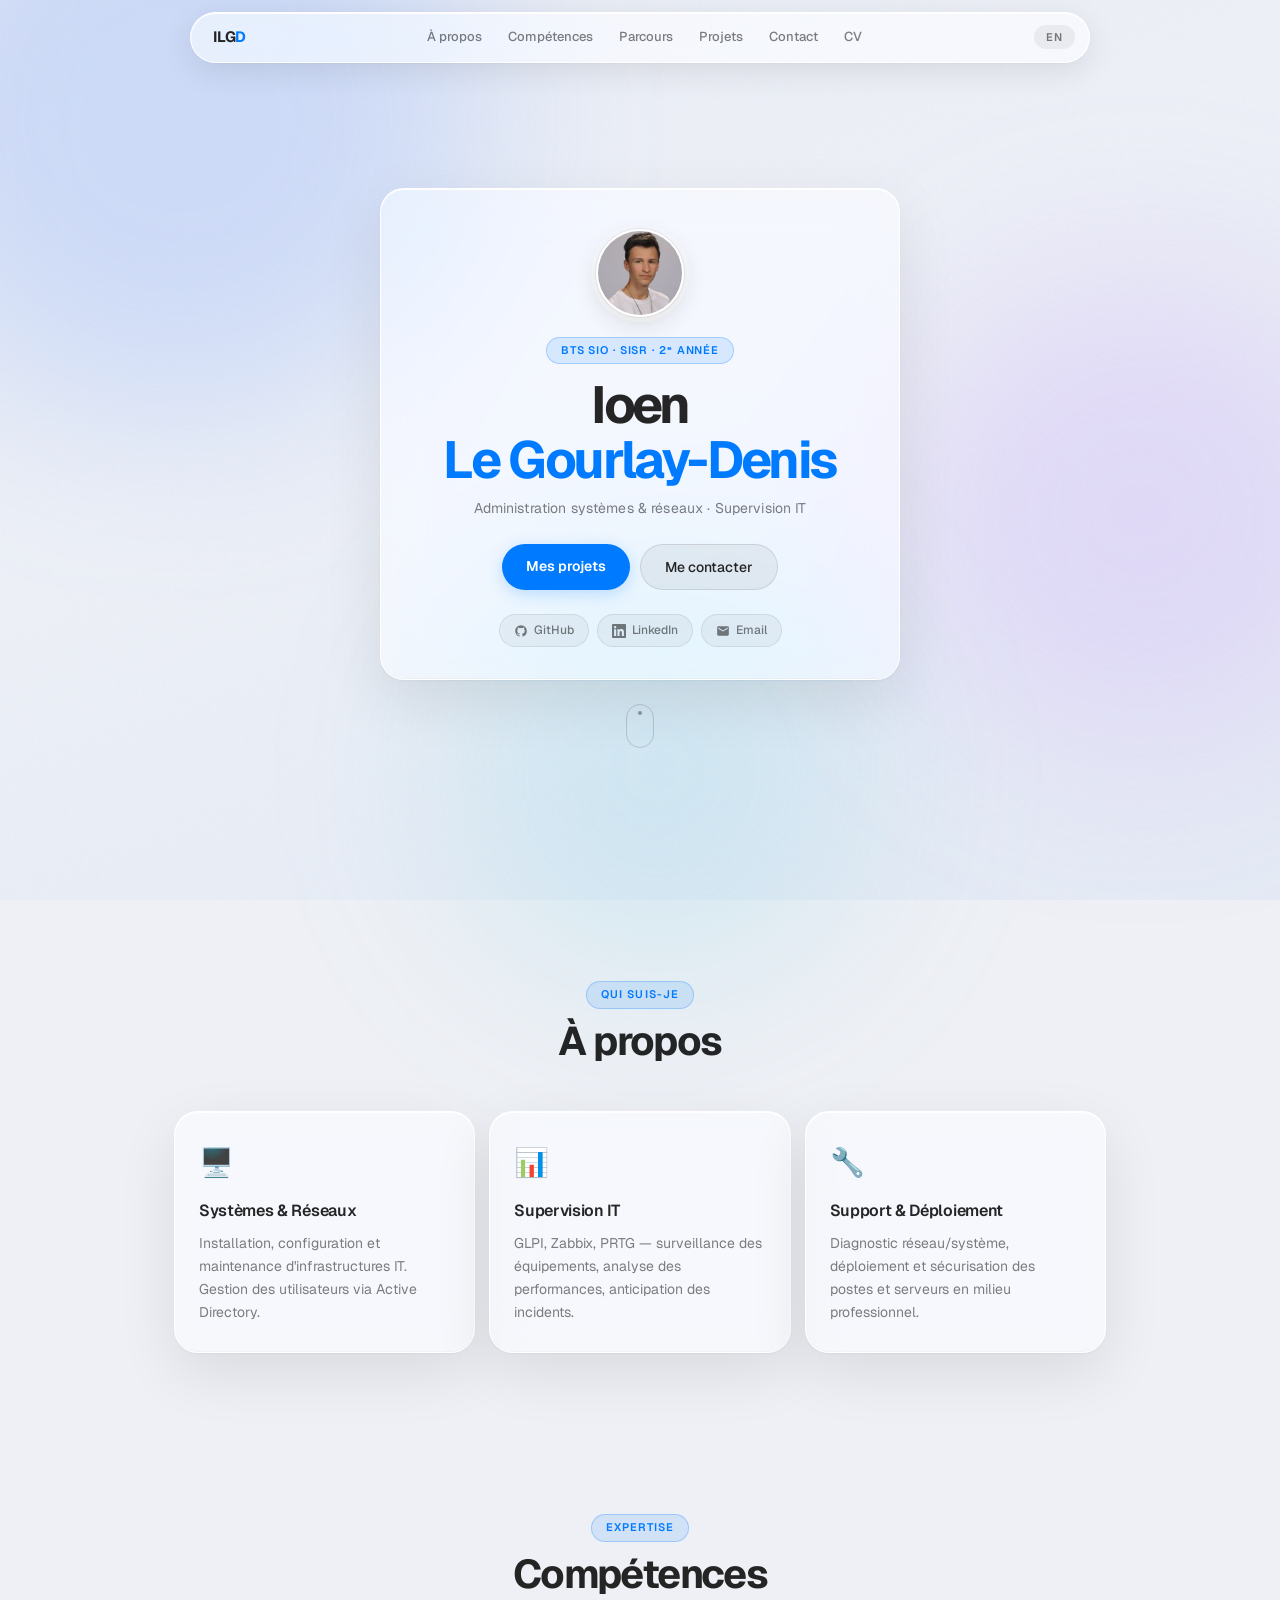
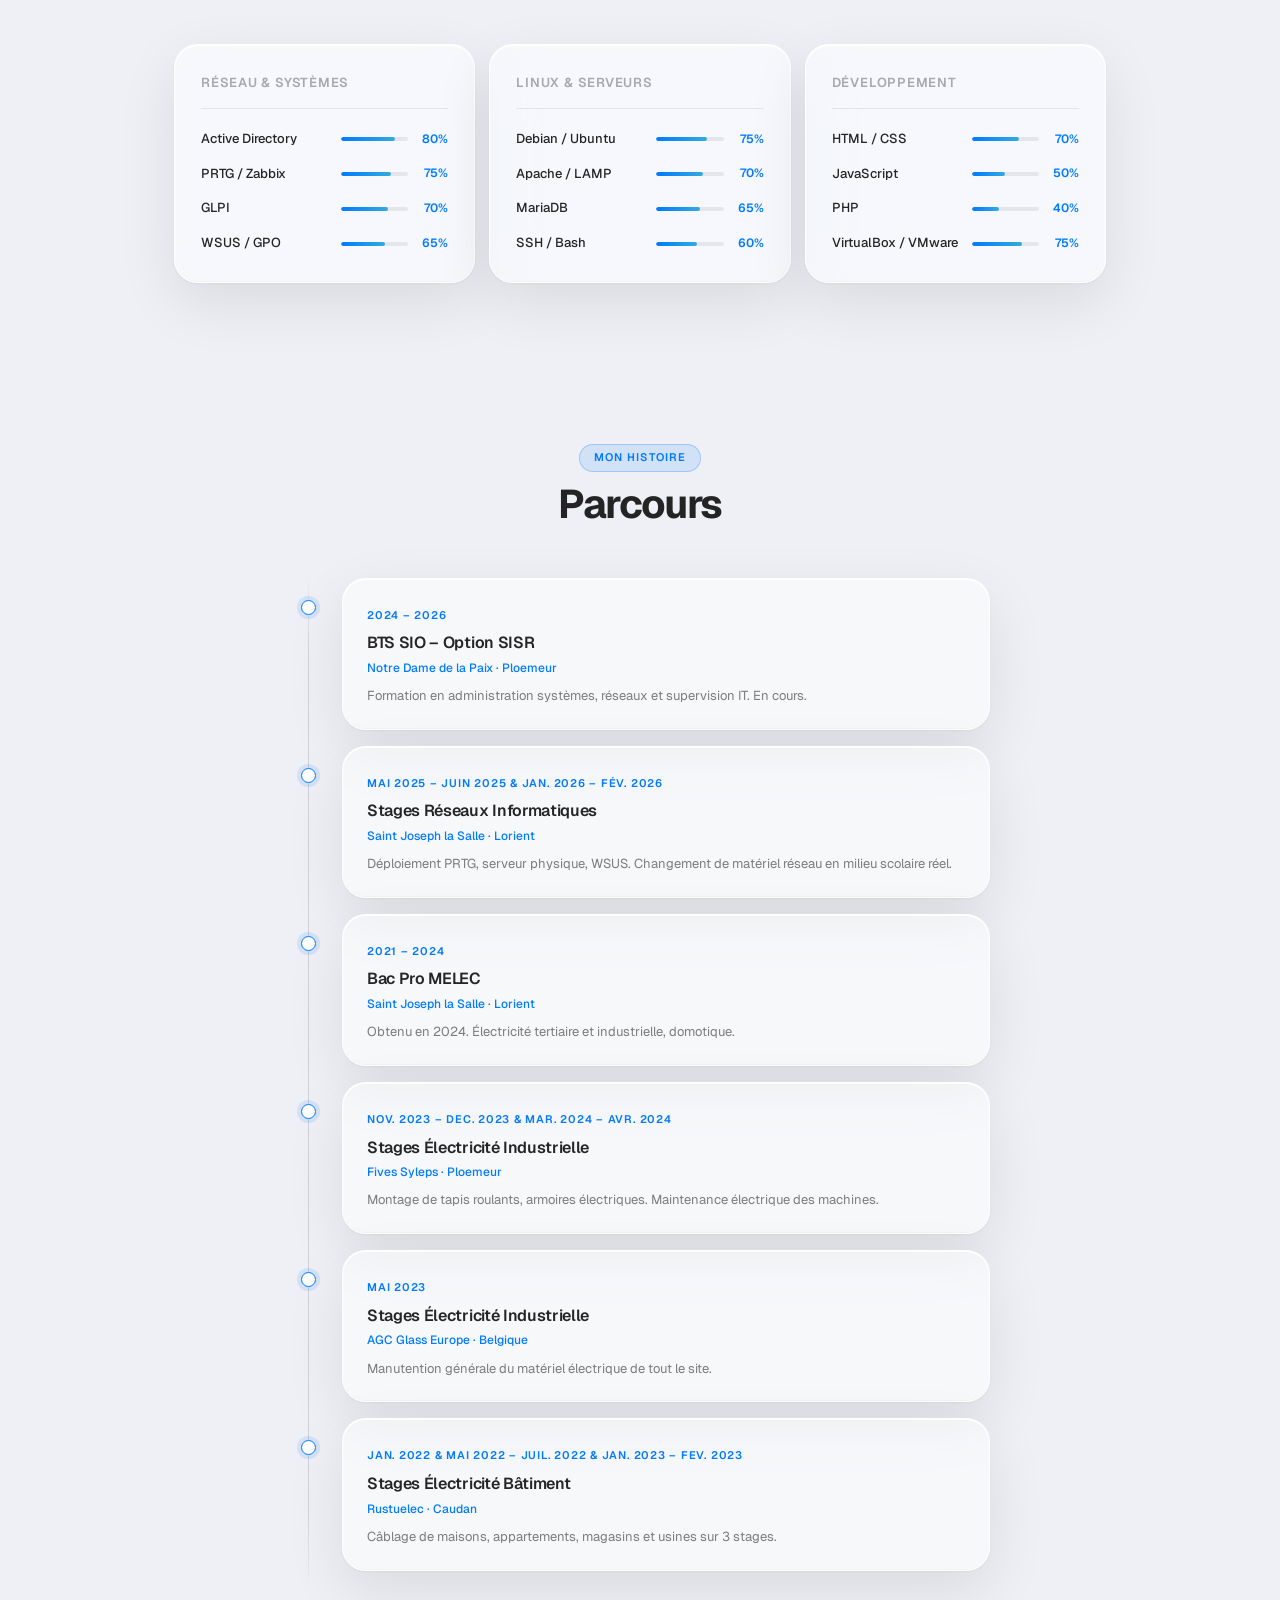
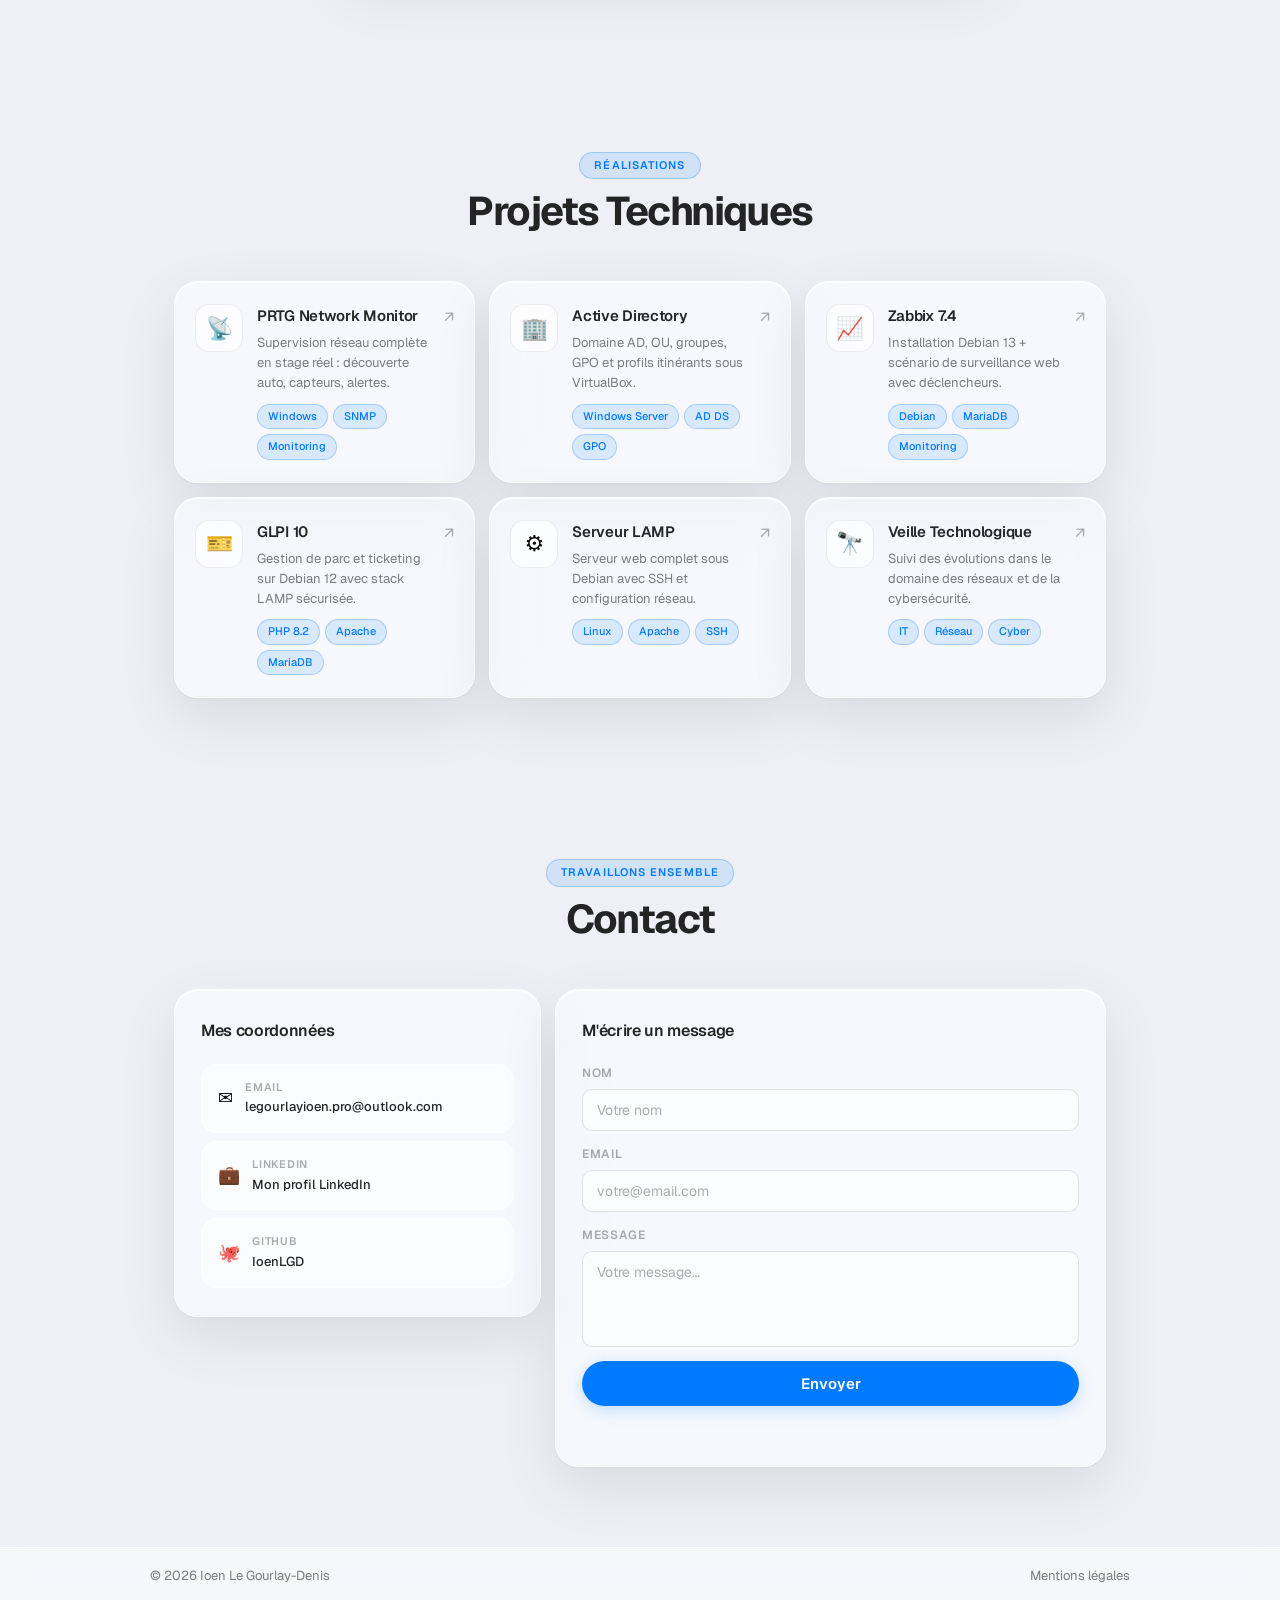
==== index.html @ a598e87c "Update index.html" ====
<!DOCTYPE html>
<html lang="fr">
<head>
  <meta charset="UTF-8"/>
  <meta name="viewport" content="width=device-width,initial-scale=1.0"/>
  <title>Ioen Le Gourlay-Denis — Portfolio</title>
  <link rel="preconnect" href="https://fonts.googleapis.com"/>
  <link rel="preconnect" href="https://fonts.gstatic.com" crossorigin/>
  <link href="https://fonts.googleapis.com/css2?family=Geist:wght@300;400;500;600;700;900&display=swap" rel="stylesheet"/>
  <link rel="stylesheet" href="styles.css"/>
</head>
<body>

<div class="bg-canvas" aria-hidden="true">
  <div class="bg-blob b1"></div>
  <div class="bg-blob b2"></div>
  <div class="bg-blob b3"></div>
  <div class="bg-noise"></div>
</div>

<nav class="site-nav" id="nav">
  <div class="nav-pill">
    <a href="#hero" class="nav-logo">ILG<em>D</em></a>
    <div class="nav-links" id="navLinks">
      <a href="#about"    class="nav-a" data-fr="À propos"    data-en="About">À propos</a>
      <a href="#skills"   class="nav-a" data-fr="Compétences" data-en="Skills">Compétences</a>
      <a href="#parcours" class="nav-a" data-fr="Parcours"    data-en="Journey">Parcours</a>
      <a href="#projets"  class="nav-a" data-fr="Projets"     data-en="Projects">Projets</a>
      <a href="#contact"  class="nav-a" data-fr="Contact"     data-en="Contact">Contact</a>
      <a href="cv.html"   class="nav-a" data-fr="CV"          data-en="CV">CV</a>
    </div>
    <button class="lang-btn" id="langBtn" aria-label="Changer la langue">EN</button>
    <button class="burger" id="burger" aria-label="Menu"><span></span><span></span></button>
  </div>
</nav>

<div class="mobile-drawer glass" id="drawer">
  <a href="#about"    data-fr="À propos"    data-en="About">À propos</a>
  <a href="#skills"   data-fr="Compétences" data-en="Skills">Compétences</a>
  <a href="#parcours" data-fr="Parcours"    data-en="Journey">Parcours</a>
  <a href="#projets"  data-fr="Projets"     data-en="Projects">Projets</a>
  <a href="#contact"  data-fr="Contact"     data-en="Contact">Contact</a>
  <a href="cv.html"   data-fr="CV"          data-en="CV">CV</a>
</div>

<main>

  <!-- HERO -->
  <section id="hero" class="hero-section">
    <div class="glass hero-card ios-anim" data-d="0">
      <div class="hero-photo-wrap">
        <div class="hero-photo-ring"></div>
        <img src="photo-profil.jpg" alt="Ioen Le Gourlay-Denis" class="hero-photo"/>
      </div>
      <span class="hero-badge" data-fr="BTS SIO · SISR · 2ᵉ année" data-en="IT Systems & Networks · Year 2">BTS SIO · SISR · 2ᵉ année</span>
      <h1 class="hero-name">Ioen<br/><span>Le Gourlay-Denis</span></h1>
      <p class="hero-sub" data-fr="Administration systèmes & réseaux · Supervision IT" data-en="Systems & Network Administration · IT Monitoring">Administration systèmes & réseaux · Supervision IT</p>
      <div class="hero-actions">
        <a href="#projets" class="btn-primary" data-fr="Mes projets" data-en="My projects">Mes projets</a>
        <a href="#contact" class="btn-ghost"   data-fr="Me contacter" data-en="Get in touch">Me contacter</a>
      </div>
      <div class="hero-socials">
        <a href="https://github.com/IoenLGD" target="_blank" rel="noopener" class="social-pill">
          <svg width="14" height="14" viewBox="0 0 24 24" fill="currentColor" aria-hidden="true"><path d="M12 2C6.477 2 2 6.484 2 12.017c0 4.425 2.865 8.18 6.839 9.504.5.092.682-.217.682-.483 0-.237-.008-.868-.013-1.703-2.782.605-3.369-1.343-3.369-1.343-.454-1.158-1.11-1.466-1.11-1.466-.908-.62.069-.608.069-.608 1.003.07 1.531 1.032 1.531 1.032.892 1.53 2.341 1.088 2.91.832.092-.647.35-1.088.636-1.338-2.22-.253-4.555-1.113-4.555-4.951 0-1.093.39-1.988 1.029-2.688-.103-.253-.446-1.272.098-2.65 0 0 .84-.27 2.75 1.026A9.564 9.564 0 0112 6.844c.85.004 1.705.115 2.504.337 1.909-1.296 2.747-1.027 2.747-1.027.546 1.379.202 2.398.1 2.651.64.7 1.028 1.595 1.028 2.688 0 3.848-2.339 4.695-4.566 4.943.359.309.678.92.678 1.855 0 1.338-.012 2.419-.012 2.747 0 .268.18.58.688.482A10.019 10.019 0 0022 12.017C22 6.484 17.522 2 12 2z"/></svg>
          GitHub
        </a>
        <a href="https://www.linkedin.com/feed/" target="_blank" rel="noopener" class="social-pill">
          <svg width="14" height="14" viewBox="0 0 24 24" fill="currentColor" aria-hidden="true"><path d="M20.447 20.452h-3.554v-5.569c0-1.328-.027-3.037-1.852-3.037-1.853 0-2.136 1.445-2.136 2.939v5.667H9.351V9h3.414v1.561h.046c.477-.9 1.637-1.85 3.37-1.85 3.601 0 4.267 2.37 4.267 5.455v6.286zM5.337 7.433a2.062 2.062 0 01-2.063-2.065 2.064 2.064 0 112.063 2.065zm1.782 13.019H3.555V9h3.564v11.452zM22.225 0H1.771C.792 0 0 .774 0 1.729v20.542C0 23.227.792 24 1.771 24h20.451C23.2 24 24 23.227 24 22.271V1.729C24 .774 23.2 0 22.222 0h.003z"/></svg>
          LinkedIn
        </a>
        <a href="mailto:legourlayioen.pro@outlook.com" class="social-pill">
          <svg width="14" height="14" viewBox="0 0 24 24" fill="currentColor" aria-hidden="true"><path d="M20 4H4c-1.1 0-2 .9-2 2v12c0 1.1.9 2 2 2h16c1.1 0 2-.9 2-2V6c0-1.1-.9-2-2-2zm0 4l-8 5-8-5V6l8 5 8-5v2z"/></svg>
          Email
        </a>
      </div>
    </div>
    <div class="scroll-cue" aria-hidden="true">
      <div class="scroll-cue-track"><div class="scroll-cue-dot"></div></div>
    </div>
  </section>

  <!-- ABOUT -->
  <section id="about" class="section">
    <div class="container">
      <header class="sec-header ios-anim" data-d="0">
        <span class="eyebrow" data-fr="Qui suis-je" data-en="Who I am">Qui suis-je</span>
        <h2 data-fr="À propos" data-en="About">À propos</h2>
      </header>
      <div class="about-grid">
        <div class="glass about-card ios-anim" data-d="0">
          <span class="about-icon">🖥️</span>
          <h3 data-fr="Systèmes & Réseaux" data-en="Systems & Networks">Systèmes & Réseaux</h3>
          <p data-fr="Installation, configuration et maintenance d'infrastructures IT. Gestion des utilisateurs via Active Directory." data-en="IT infrastructure installation, configuration and maintenance. User management via Active Directory.">Installation, configuration et maintenance d'infrastructures IT. Gestion des utilisateurs via Active Directory.</p>
        </div>
        <div class="glass about-card ios-anim" data-d="80">
          <span class="about-icon">📊</span>
          <h3 data-fr="Supervision IT" data-en="IT Monitoring">Supervision IT</h3>
          <p data-fr="GLPI, Zabbix, PRTG — surveillance des équipements, analyse des performances, anticipation des incidents." data-en="GLPI, Zabbix, PRTG — equipment monitoring, performance analysis, incident prevention.">GLPI, Zabbix, PRTG — surveillance des équipements, analyse des performances, anticipation des incidents.</p>
        </div>
        <div class="glass about-card ios-anim" data-d="160">
          <span class="about-icon">🔧</span>
          <h3 data-fr="Support & Déploiement" data-en="Support & Deployment">Support & Déploiement</h3>
          <p data-fr="Diagnostic réseau/système, déploiement et sécurisation des postes et serveurs en milieu professionnel." data-en="Network/system diagnostics, deployment and hardening of workstations and servers in professional environments.">Diagnostic réseau/système, déploiement et sécurisation des postes et serveurs en milieu professionnel.</p>
        </div>
      </div>
    </div>
  </section>

  <!-- SKILLS -->
  <section id="skills" class="section">
    <div class="container">
      <header class="sec-header ios-anim" data-d="0">
        <span class="eyebrow" data-fr="Expertise" data-en="Expertise">Expertise</span>
        <h2 data-fr="Compétences" data-en="Skills">Compétences</h2>
      </header>
      <div class="skills-grid">
        <div class="glass skill-card ios-anim" data-d="0">
          <h3 data-fr="Réseau & Systèmes" data-en="Network & Systems">Réseau & Systèmes</h3>
          <div class="bars">
            <div class="bar-row"><span>Active Directory</span><div class="bar-track"><div class="bar-fill" data-w="80"></div></div><em>80%</em></div>
            <div class="bar-row"><span>PRTG / Zabbix</span><div class="bar-track"><div class="bar-fill" data-w="75"></div></div><em>75%</em></div>
            <div class="bar-row"><span>GLPI</span><div class="bar-track"><div class="bar-fill" data-w="70"></div></div><em>70%</em></div>
            <div class="bar-row"><span>WSUS / GPO</span><div class="bar-track"><div class="bar-fill" data-w="65"></div></div><em>65%</em></div>
          </div>
        </div>
        <div class="glass skill-card ios-anim" data-d="80">
          <h3 data-fr="Linux & Serveurs" data-en="Linux & Servers">Linux & Serveurs</h3>
          <div class="bars">
            <div class="bar-row"><span>Debian / Ubuntu</span><div class="bar-track"><div class="bar-fill" data-w="75"></div></div><em>75%</em></div>
            <div class="bar-row"><span>Apache / LAMP</span><div class="bar-track"><div class="bar-fill" data-w="70"></div></div><em>70%</em></div>
            <div class="bar-row"><span>MariaDB</span><div class="bar-track"><div class="bar-fill" data-w="65"></div></div><em>65%</em></div>
            <div class="bar-row"><span>SSH / Bash</span><div class="bar-track"><div class="bar-fill" data-w="60"></div></div><em>60%</em></div>
          </div>
        </div>
        <div class="glass skill-card ios-anim" data-d="160">
          <h3 data-fr="Développement" data-en="Development">Développement</h3>
          <div class="bars">
            <div class="bar-row"><span>HTML / CSS</span><div class="bar-track"><div class="bar-fill" data-w="70"></div></div><em>70%</em></div>
            <div class="bar-row"><span>JavaScript</span><div class="bar-track"><div class="bar-fill" data-w="50"></div></div><em>50%</em></div>
            <div class="bar-row"><span>PHP</span><div class="bar-track"><div class="bar-fill" data-w="40"></div></div><em>40%</em></div>
            <div class="bar-row"><span>VirtualBox / VMware</span><div class="bar-track"><div class="bar-fill" data-w="75"></div></div><em>75%</em></div>
          </div>
        </div>
      </div>
    </div>
  </section>

  <!-- PARCOURS -->
  <section id="parcours" class="section">
    <div class="container">
      <header class="sec-header ios-anim" data-d="0">
        <span class="eyebrow" data-fr="Mon histoire" data-en="My story">Mon histoire</span>
        <h2 data-fr="Parcours" data-en="Journey">Parcours</h2>
      </header>
      <div class="timeline">
        <div class="tl-line" aria-hidden="true"></div>
        <div class="tl-item ios-anim" data-d="0">
          <div class="tl-dot"></div>
          <div class="glass tl-card">
            <time>2024 – 2026</time>
            <h3 data-fr="BTS SIO – Option SISR" data-en="BTS SIO – SISR">BTS SIO – Option SISR</h3>
            <p class="tl-place">Notre Dame de la Paix · Ploemeur</p>
            <p data-fr="Formation en administration systèmes, réseaux et supervision IT. En cours." data-en="Training in systems administration, networking and IT monitoring. Ongoing.">Formation en administration systèmes, réseaux et supervision IT. En cours.</p>
          </div>
        </div>
        <div class="tl-item ios-anim" data-d="80">
          <div class="tl-dot"></div>
          <div class="glass tl-card">
            <time>Mai 2025 – Juin 2025 &amp; Jan. 2026 – Fév. 2026</time>
            <h3 data-fr="Stages Réseaux Informatiques" data-en="2 Network Internships">2 Stages Réseaux Informatiques</h3>
            <p class="tl-place">Saint Joseph la Salle · Lorient</p>
            <p data-fr="Déploiement PRTG, serveur physique, WSUS. Changement de matériel réseau en milieu scolaire réel." data-en="PRTG deployment, physical server, WSUS. Network hardware upgrades in a real school environment.">Déploiement PRTG, serveur physique, WSUS. Changement de matériel réseau en milieu scolaire réel.</p>
          </div>
        </div>
        <div class="tl-item ios-anim" data-d="160">
          <div class="tl-dot"></div>
          <div class="glass tl-card">
            <time>2021 – 2024</time>
            <h3 data-fr="Bac Pro MELEC" data-en="Vocational Bac – MELEC">Bac Pro MELEC</h3>
            <p class="tl-place">Saint Joseph la Salle · Lorient</p>
            <p data-fr="Obtenu en 2024. Électricité tertiaire et industrielle, domotique." data-en="Obtained in 2024. Tertiary and industrial electricity, home automation.">Obtenu en 2024. Électricité tertiaire et industrielle, domotique.</p>
          </div>
        </div>
        <div class="tl-item ios-anim" data-d="240">
          <div class="tl-dot"></div>
          <div class="glass tl-card">
            <time>Nov. 2023 – Dec. 2023 &amp; Mar. 2024 – Avr. 2024</time>
            <h3 data-fr="Stages Électricité Industrielle" data-en="Industrial Electrical Internships">Stages Électricité Industrielle</h3>
            <p class="tl-place">Fives Syleps · Ploemeur</p>
            <p data-fr="Montage de tapis roulants, armoires électriques. Maintenance électrique des machines." data-en="Assembly of conveyor belts, electrical panels. Machine electrical maintenance.">Montage de tapis roulants, armoires électriques. Maintenance électrique des machines.</p>
          </div>
        </div>
        <div class="tl-item ios-anim" data-d="240">
          <div class="tl-dot"></div>
          <div class="glass tl-card">
            <time>Mai 2023</time>
            <h3 data-fr="Stages Électricité Industrielle" data-en="Industrial Electrical Internships">Stages Électricité Industrielle</h3>
            <p class="tl-place">AGC Glass Europe · Belgique</p>
            <p data-fr="Manutention générale du matériel électrique de tout le site." data-en="Assembly of conveyor belts, electrical panels. Machine electrical maintenance.">Montage de tapis roulants, armoires électriques. Maintenance électrique des machines.</p>
          </div>
        </div>
        <div class="tl-item ios-anim" data-d="320">
          <div class="tl-dot"></div>
          <div class="glass tl-card">
            <time>Jan. 2022 &amp; Mai 2022 – Juil. 2022 &amp; Jan. 2023 – Fev. 2023</time>
            <h3 data-fr="Stages Électricité Bâtiment" data-en="Building Electrical Internships">Stages Électricité Bâtiment</h3>
            <p class="tl-place">Rustuelec · Caudan</p>
            <p data-fr="Câblage de maisons, appartements, magasins et usines sur 3 stages." data-en="Wiring of houses, apartments, shops and factories across 3 internships.">Câblage de maisons, appartements, magasins et usines sur 3 stages.</p>
          </div>
        </div>
      </div>
    </div>
  </section>

  <!-- PROJETS -->
  <section id="projets" class="section">
    <div class="container">
      <header class="sec-header ios-anim" data-d="0">
        <span class="eyebrow" data-fr="Réalisations" data-en="Work">Réalisations</span>
        <h2 data-fr="Projets Techniques" data-en="Technical Projects">Projets Techniques</h2>
      </header>
      <div class="projects-grid">
        <a href="projet-prtg.html" class="glass proj-card ios-anim" data-d="0">
          <div class="proj-icon">📡</div>
          <div class="proj-body">
            <h3>PRTG Network Monitor</h3>
            <p data-fr="Supervision réseau complète en stage réel : découverte auto, capteurs, alertes." data-en="Full network monitoring in real internship: auto-discovery, sensors, alerts.">Supervision réseau complète en stage réel : découverte auto, capteurs, alertes.</p>
            <div class="proj-tags"><span>Windows</span><span>SNMP</span><span>Monitoring</span></div>
          </div>
          <span class="proj-arrow">↗</span>
        </a>
        <a href="projet-active-directory.html" class="glass proj-card ios-anim" data-d="60">
          <div class="proj-icon">🏢</div>
          <div class="proj-body">
            <h3>Active Directory</h3>
            <p data-fr="Domaine AD, OU, groupes, GPO et profils itinérants sous VirtualBox." data-en="AD domain, OU, groups, GPOs and roaming profiles under VirtualBox.">Domaine AD, OU, groupes, GPO et profils itinérants sous VirtualBox.</p>
            <div class="proj-tags"><span>Windows Server</span><span>AD DS</span><span>GPO</span></div>
          </div>
          <span class="proj-arrow">↗</span>
        </a>
        <a href="projet-zabbix.html" class="glass proj-card ios-anim" data-d="120">
          <div class="proj-icon">📈</div>
          <div class="proj-body">
            <h3>Zabbix 7.4</h3>
            <p data-fr="Installation Debian 13 + scénario de surveillance web avec déclencheurs." data-en="Debian 13 install + web monitoring scenario with triggers.">Installation Debian 13 + scénario de surveillance web avec déclencheurs.</p>
            <div class="proj-tags"><span>Debian</span><span>MariaDB</span><span>Monitoring</span></div>
          </div>
          <span class="proj-arrow">↗</span>
        </a>
        <a href="projet-glpi.html" class="glass proj-card ios-anim" data-d="180">
          <div class="proj-icon">🎫</div>
          <div class="proj-body">
            <h3>GLPI 10</h3>
            <p data-fr="Gestion de parc et ticketing sur Debian 12 avec stack LAMP sécurisée." data-en="Asset management & ticketing on Debian 12 with secure LAMP stack.">Gestion de parc et ticketing sur Debian 12 avec stack LAMP sécurisée.</p>
            <div class="proj-tags"><span>PHP 8.2</span><span>Apache</span><span>MariaDB</span></div>
          </div>
          <span class="proj-arrow">↗</span>
        </a>
        <a href="projet-serveur-lamp.html" class="glass proj-card ios-anim" data-d="240">
          <div class="proj-icon">⚙️</div>
          <div class="proj-body">
            <h3>Serveur LAMP</h3>
            <p data-fr="Serveur web complet sous Debian avec SSH et configuration réseau." data-en="Full web server on Debian with SSH and network configuration.">Serveur web complet sous Debian avec SSH et configuration réseau.</p>
            <div class="proj-tags"><span>Linux</span><span>Apache</span><span>SSH</span></div>
          </div>
          <span class="proj-arrow">↗</span>
        </a>
        <a href="veilletechnologique.html" class="glass proj-card ios-anim" data-d="300">
          <div class="proj-icon">🔭</div>
          <div class="proj-body">
            <h3 data-fr="Veille Technologique" data-en="Tech Watch">Veille Technologique</h3>
            <p data-fr="Suivi des évolutions dans le domaine des réseaux et de la cybersécurité." data-en="Tracking developments in networking and cybersecurity.">Suivi des évolutions dans le domaine des réseaux et de la cybersécurité.</p>
            <div class="proj-tags"><span>IT</span><span>Réseau</span><span>Cyber</span></div>
          </div>
          <span class="proj-arrow">↗</span>
        </a>
      </div>
    </div>
  </section>

  <!-- CONTACT -->
  <section id="contact" class="section">
    <div class="container">
      <header class="sec-header ios-anim" data-d="0">
        <span class="eyebrow" data-fr="Travaillons ensemble" data-en="Let's work together">Travaillons ensemble</span>
        <h2>Contact</h2>
      </header>
      <div class="contact-grid">
        <div class="glass contact-info-card ios-anim" data-d="0">
          <h3 data-fr="Mes coordonnées" data-en="My details">Mes coordonnées</h3>
          <div class="contact-rows">
            <a href="mailto:legourlayioen.pro@outlook.com" class="cr">
              <span class="cr-icon">✉️</span>
              <div class="cr-texts">
                <span class="cr-label">Email</span>
                <span class="cr-val">legourlayioen.pro@outlook.com</span>
              </div>
            </a>
            <a href="https://www.linkedin.com/feed/" target="_blank" rel="noopener" class="cr">
              <span class="cr-icon">💼</span>
              <div class="cr-texts">
                <span class="cr-label">LinkedIn</span>
                <span class="cr-val" data-fr="Mon profil LinkedIn" data-en="My LinkedIn profile">Mon profil LinkedIn</span>
              </div>
            </a>
            <a href="https://github.com/IoenLGD" target="_blank" rel="noopener" class="cr">
              <span class="cr-icon">🐙</span>
              <div class="cr-texts">
                <span class="cr-label">GitHub</span>
                <span class="cr-val">IoenLGD</span>
              </div>
            </a>
          </div>
        </div>
        <div class="glass contact-form-card ios-anim" data-d="80">
          <h3 data-fr="M'écrire un message" data-en="Send a message">M'écrire un message</h3>
          <form id="contactForm" class="cform" novalidate>
            <div class="cform-row">
              <label data-fr="Nom" data-en="Name">Nom</label>
              <input type="text" id="fname" placeholder="Votre nom" data-ph-fr="Votre nom" data-ph-en="Your name" required/>
            </div>
            <div class="cform-row">
              <label>Email</label>
              <input type="email" id="femail" placeholder="votre@email.com" required/>
            </div>
            <div class="cform-row">
              <label data-fr="Message" data-en="Message">Message</label>
              <textarea id="fmsg" rows="4" placeholder="Votre message…" data-ph-fr="Votre message…" data-ph-en="Your message…" required></textarea>
            </div>
            <button type="submit" class="btn-primary btn-block" data-fr="Envoyer" data-en="Send">Envoyer</button>
            <p class="form-status" id="formStatus"></p>
          </form>
        </div>
      </div>
    </div>
  </section>

</main>

<footer class="site-footer">
  <div class="footer-inner">
    <span>© 2026 Ioen Le Gourlay-Denis</span>
    <a href="mentions-legales.html" data-fr="Mentions légales" data-en="Legal notice">Mentions légales</a>
  </div>
</footer>

<script src="script.js"></script>
</body>
</html>
---- styles.css ----
@import url('https://fonts.googleapis.com/css2?family=Geist:wght@300;400;500;600;700;900&display=swap');

/* ── Reset ── */
*,*::before,*::after{margin:0;padding:0;box-sizing:border-box;}
html{scroll-behavior:smooth;height:100%;}
body{
  font-family:'Geist',system-ui,sans-serif;
  background:#eef0f5;
  color:#0a0a0f;
  line-height:1.6;
  overflow-x:hidden;
  min-height:100%;
}
img{max-width:100%;display:block;}
a{color:inherit;text-decoration:none;}
ul{list-style:none;}
button{cursor:pointer;border:none;background:none;font-family:inherit;}

/* ── CSS Variables ── */
:root{
  --blue:#007AFF;
  --blue-light:rgba(0,122,255,0.12);
  --blue-border:rgba(0,122,255,0.25);
  --blue-glow:rgba(0,122,255,0.22);
  --glass-bg:rgba(255,255,255,0.52);
  --glass-border:rgba(255,255,255,0.95);
  --glass-shadow:0 1px 0 rgba(255,255,255,1) inset, 0 -0.5px 0 rgba(0,0,0,0.05) inset, 0 20px 60px rgba(0,0,0,0.09), 0 1px 3px rgba(0,0,0,0.05);
  --text:rgba(0,0,0,0.85);
  --text-2:rgba(0,0,0,0.5);
  --text-3:rgba(0,0,0,0.32);
  --nav-h:64px;
  --r:24px;
  --r-sm:16px;
  --r-xs:10px;
}

/* ── Background ── */
.bg-canvas{
  position:fixed;inset:0;z-index:0;pointer-events:none;
  background:linear-gradient(160deg,#e8ecf5 0%,#edf0f7 40%,#e4eaf5 100%);
}
.bg-blob{position:absolute;border-radius:50%;filter:blur(90px);pointer-events:none;}
.b1{width:600px;height:600px;top:-180px;left:-120px;background:rgba(100,150,255,0.22);animation:blobDrift 18s ease-in-out infinite;}
.b2{width:480px;height:480px;top:30%;right:-100px;background:rgba(180,130,255,0.18);animation:blobDrift 22s ease-in-out infinite reverse;}
.b3{width:420px;height:420px;bottom:-80px;left:35%;background:rgba(80,200,220,0.16);animation:blobDrift 26s ease-in-out infinite;}
@keyframes blobDrift{
  0%,100%{transform:translate(0,0) scale(1);}
  33%{transform:translate(30px,-50px) scale(1.06);}
  66%{transform:translate(-25px,35px) scale(0.94);}
}
.bg-noise{position:absolute;inset:0;opacity:0.025;background-image:url("data:image/svg+xml,%3Csvg viewBox='0 0 256 256' xmlns='http://www.w3.org/2000/svg'%3E%3Cfilter id='n'%3E%3CfeTurbulence type='fractalNoise' baseFrequency='0.9' numOctaves='4'/%3E%3C/filter%3E%3Crect width='100%25' height='100%25' filter='url(%23n)'/%3E%3C/svg%3E");}

/* ── Glass surface ── */
.glass{
  background:var(--glass-bg);
  backdrop-filter:blur(22px) saturate(1.9);
  -webkit-backdrop-filter:blur(22px) saturate(1.9);
  border:0.5px solid var(--glass-border);
  border-radius:var(--r);
  box-shadow:var(--glass-shadow);
  position:relative;overflow:hidden;
}
/* Top highlight */
.glass::before{
  content:'';position:absolute;top:0;left:0;right:0;height:1px;
  background:linear-gradient(90deg,transparent 0%,rgba(255,255,255,0.95) 25%,rgba(255,255,255,0.95) 75%,transparent 100%);
  pointer-events:none;z-index:1;
}
/* Shimmer sweep */
.glass::after{
  content:'';position:absolute;top:0;left:-80%;width:45%;height:100%;
  background:linear-gradient(110deg,transparent 0%,rgba(255,255,255,0.14) 50%,transparent 100%);
  pointer-events:none;z-index:1;
  animation:shimmerSweep 5s ease-in-out infinite;
}
@keyframes shimmerSweep{0%{left:-80%;}55%,100%{left:130%;}}

/* ── Nav ── */
.site-nav{
  position:fixed;top:0;left:0;right:0;z-index:100;
  padding:12px 24px;
}
.nav-pill{
  max-width:900px;margin:0 auto;
  display:flex;align-items:center;gap:6px;
  background:rgba(255,255,255,0.58);
  backdrop-filter:blur(28px) saturate(2);
  -webkit-backdrop-filter:blur(28px) saturate(2);
  border:0.5px solid rgba(255,255,255,0.98);
  border-radius:100px;
  padding:8px 14px;
  box-shadow:0 1px 0 rgba(255,255,255,1) inset,0 8px 32px rgba(0,0,0,0.09),0 1px 2px rgba(0,0,0,0.04);
}
.nav-logo{font-weight:700;font-size:15px;color:var(--text);letter-spacing:-0.04em;padding:0 8px;flex-shrink:0;}
.nav-logo em{color:var(--blue);font-style:normal;}
.nav-links{display:flex;gap:2px;flex:1;justify-content:center;}
.nav-a{font-size:13px;font-weight:500;color:var(--text-2);padding:6px 12px;border-radius:100px;transition:all 0.2s;}
.nav-a:hover{color:var(--text);background:rgba(0,0,0,0.055);}
.nav-a.active{color:var(--text);background:rgba(0,0,0,0.07);}
.lang-btn{
  font-size:11px;font-weight:600;letter-spacing:0.07em;color:var(--text-2);
  background:rgba(0,0,0,0.055);padding:5px 12px;border-radius:100px;
  transition:all 0.2s;flex-shrink:0;
}
.lang-btn:hover{color:var(--text);background:rgba(0,0,0,0.09);}
.burger{display:none;flex-direction:column;gap:5px;padding:8px;flex-shrink:0;}
.burger span{display:block;width:20px;height:1.5px;background:var(--text-2);border-radius:2px;transition:all 0.25s;}
.burger.open span:first-child{transform:rotate(45deg) translate(4.5px,4.5px);}
.burger.open span:last-child{transform:rotate(-45deg) translate(4.5px,-4.5px);}

/* Mobile drawer */
.mobile-drawer{
  display:none;position:fixed;
  top:calc(var(--nav-h) + 4px);left:12px;right:12px;
  z-index:99;padding:10px;border-radius:var(--r);
  flex-direction:column;gap:2px;
  opacity:0;transform:translateY(-10px) scale(0.97);pointer-events:none;
  transition:all 0.28s cubic-bezier(0.34,1.2,0.64,1);
}
.mobile-drawer.open{opacity:1;transform:translateY(0) scale(1);pointer-events:all;}
.mobile-drawer a{
  display:block;padding:12px 16px;border-radius:var(--r-xs);
  font-size:15px;font-weight:500;color:var(--text-2);
  transition:all 0.18s;
}
.mobile-drawer a:hover{color:var(--text);background:rgba(0,0,0,0.04);}

/* ── Layout ── */
main{position:relative;z-index:1;}
.container{max-width:980px;margin:0 auto;padding:0 24px;}
.section{padding:80px 0;}

/* Section header */
.sec-header{text-align:center;margin-bottom:48px;}
.eyebrow{
  display:inline-block;
  font-size:11px;font-weight:600;letter-spacing:0.1em;text-transform:uppercase;
  color:var(--blue);background:var(--blue-light);
  padding:4px 14px;border-radius:100px;
  border:0.5px solid var(--blue-border);
  margin-bottom:10px;
}
.sec-header h2{
  font-size:clamp(28px,4vw,40px);font-weight:700;
  letter-spacing:-0.04em;color:var(--text);line-height:1.1;
}

/* ── iOS scroll animation ── */
.ios-anim{
  opacity:0;
  transform:translateY(24px);
  filter:blur(6px);
  transition:
    opacity 0.65s cubic-bezier(0.34,1.1,0.64,1),
    transform 0.65s cubic-bezier(0.34,1.1,0.64,1),
    filter 0.65s ease;
}
.ios-anim.in{opacity:1;transform:translateY(0);filter:blur(0);}

/* ── HERO ── */
.hero-section{
  min-height:100vh;display:flex;flex-direction:column;
  align-items:center;justify-content:center;
  padding:calc(var(--nav-h) + 32px) 24px 60px;
  gap:24px;
}
.hero-card{
  width:100%;max-width:520px;
  padding:40px 36px 32px;
  display:flex;flex-direction:column;align-items:center;text-align:center;
}
.hero-photo-wrap{position:relative;margin-bottom:20px;}
.hero-photo{
  width:88px;height:88px;border-radius:50%;object-fit:cover;
  border:2.5px solid rgba(255,255,255,0.9);
  box-shadow:0 0 0 1px rgba(0,0,0,0.06),0 8px 24px rgba(0,0,0,0.12);
}
.hero-photo-ring{
  position:absolute;inset:-5px;border-radius:50%;
  background:conic-gradient(from 180deg,rgba(255,255,255,0.9),rgba(255,255,255,0.1),rgba(255,255,255,0.9));
  z-index:-1;
}
.hero-badge{
  display:inline-block;
  font-size:11px;font-weight:600;letter-spacing:0.08em;text-transform:uppercase;
  color:var(--blue);background:var(--blue-light);
  border:0.5px solid var(--blue-border);
  padding:4px 14px;border-radius:100px;
  margin-bottom:14px;
}
.hero-name{
  font-size:clamp(32px,6vw,52px);font-weight:700;
  letter-spacing:-0.05em;line-height:1.05;
  color:var(--text);margin-bottom:10px;
}
.hero-name span{color:var(--blue);}
.hero-sub{font-size:14px;color:var(--text-2);font-weight:400;letter-spacing:0.01em;margin-bottom:24px;}
.hero-actions{display:flex;gap:10px;justify-content:center;flex-wrap:wrap;margin-bottom:24px;}
.btn-primary{
  background:var(--blue);color:#fff;
  font-size:14px;font-weight:600;
  padding:11px 24px;border-radius:100px;
  transition:all 0.22s;
  box-shadow:0 4px 16px var(--blue-glow);
}
.btn-primary:hover{background:#0066DD;transform:translateY(-2px);box-shadow:0 8px 24px var(--blue-glow);}
.btn-ghost{
  background:rgba(0,0,0,0.055);color:var(--text);
  font-size:14px;font-weight:500;
  padding:11px 24px;border-radius:100px;
  border:0.5px solid rgba(0,0,0,0.1);
  transition:all 0.22s;
}
.btn-ghost:hover{background:rgba(0,0,0,0.09);}
.hero-socials{display:flex;gap:8px;flex-wrap:wrap;justify-content:center;}
.social-pill{
  display:inline-flex;align-items:center;gap:6px;
  font-size:12px;font-weight:500;color:var(--text-2);
  background:rgba(0,0,0,0.045);
  border:0.5px solid rgba(0,0,0,0.08);
  padding:6px 14px;border-radius:100px;
  transition:all 0.2s;
}
.social-pill svg{flex-shrink:0;}
.social-pill:hover{color:var(--text);background:rgba(0,0,0,0.08);transform:translateY(-1px);}

/* Scroll cue */
.scroll-cue{
  display:flex;flex-direction:column;align-items:center;gap:6px;
  animation:scrollBounce 2.5s ease-in-out infinite;
}
.scroll-cue-track{
  width:28px;height:44px;border-radius:14px;
  border:1.5px solid rgba(0,0,0,0.15);
  display:flex;align-items:flex-start;justify-content:center;
  padding-top:6px;
}
.scroll-cue-dot{
  width:4px;height:4px;border-radius:50%;
  background:rgba(0,0,0,0.35);
  animation:scrollDot 2.5s ease-in-out infinite;
}
@keyframes scrollBounce{0%,100%{opacity:0.4;}50%{opacity:0.9;}}
@keyframes scrollDot{0%{transform:translateY(0);opacity:1;}100%{transform:translateY(18px);opacity:0;}}

/* ── ABOUT ── */
.about-grid{
  display:grid;
  grid-template-columns:repeat(auto-fit,minmax(260px,1fr));
  gap:14px;
}
.about-card{padding:28px 24px;}
.about-icon{font-size:28px;margin-bottom:14px;display:block;}
.about-card h3{font-size:16px;font-weight:600;color:var(--text);letter-spacing:-0.02em;margin-bottom:8px;}
.about-card p{font-size:14px;color:var(--text-2);line-height:1.65;}

/* ── SKILLS ── */
.skills-grid{display:grid;grid-template-columns:repeat(auto-fit,minmax(280px,1fr));gap:14px;}
.skill-card{padding:28px 26px;}
.skill-card h3{
  font-size:13px;font-weight:600;letter-spacing:0.06em;text-transform:uppercase;
  color:var(--text-3);margin-bottom:20px;
  padding-bottom:14px;border-bottom:0.5px solid rgba(0,0,0,0.08);
}
.bars{display:flex;flex-direction:column;gap:14px;}
.bar-row{display:flex;align-items:center;gap:10px;}
.bar-row>span{font-size:13px;font-weight:500;color:var(--text);min-width:130px;}
.bar-track{flex:1;height:4px;background:rgba(0,0,0,0.07);border-radius:4px;overflow:hidden;}
.bar-fill{height:100%;border-radius:4px;background:linear-gradient(90deg,var(--blue),#34AADC);width:0;transition:width 1.1s cubic-bezier(0.4,0,0.2,1);}
.bar-row>em{font-style:normal;font-size:12px;font-weight:600;color:var(--blue);min-width:30px;text-align:right;}

/* ── TIMELINE ── */
.timeline{position:relative;max-width:700px;margin:0 auto;padding:4px 0;}
.tl-line{
  position:absolute;top:0;bottom:0;
  left:18px;width:1px;
  background:linear-gradient(to bottom,transparent,rgba(0,0,0,0.12) 8%,rgba(0,0,0,0.12) 92%,transparent);
}
.tl-item{
  display:flex;align-items:flex-start;gap:24px;
  padding-left:52px;margin-bottom:16px;position:relative;
}
.tl-dot{
  position:absolute;left:11px;top:22px;
  width:15px;height:15px;border-radius:50%;
  background:#fff;border:1.5px solid var(--blue);
  box-shadow:0 0 0 4px rgba(0,122,255,0.12);
  flex-shrink:0;
}
.tl-card{padding:22px 24px;width:100%;}
.tl-card time{
  display:inline-block;font-size:11px;font-weight:600;letter-spacing:0.07em;text-transform:uppercase;
  color:var(--blue);margin-bottom:6px;
}
.tl-card h3{font-size:16px;font-weight:600;color:var(--text);letter-spacing:-0.02em;margin-bottom:3px;}
.tl-place{font-size:12px;color:var(--blue);font-weight:500;margin-bottom:8px;}
.tl-card p:last-child{font-size:13px;color:var(--text-2);line-height:1.6;}

/* ── PROJECTS ── */
.projects-grid{
  display:grid;
  grid-template-columns:repeat(auto-fill,minmax(290px,1fr));
  gap:14px;
}
.proj-card{
  display:flex;align-items:flex-start;gap:14px;
  padding:22px 20px;transition:transform 0.25s cubic-bezier(0.34,1.2,0.64,1),box-shadow 0.25s;
}
.proj-card:hover{transform:translateY(-5px);box-shadow:var(--glass-shadow),0 0 0 1px rgba(0,122,255,0.12);}
.proj-icon{
  font-size:22px;width:48px;height:48px;flex-shrink:0;
  display:flex;align-items:center;justify-content:center;
  background:rgba(255,255,255,0.7);border:0.5px solid rgba(0,0,0,0.07);
  border-radius:14px;
}
.proj-body{flex:1;}
.proj-body h3{font-size:15px;font-weight:600;color:var(--text);letter-spacing:-0.02em;margin-bottom:5px;}
.proj-body p{font-size:13px;color:var(--text-2);line-height:1.55;margin-bottom:10px;}
.proj-tags{display:flex;flex-wrap:wrap;gap:5px;}
.proj-tags span{
  font-size:11px;font-weight:500;color:var(--blue);
  background:var(--blue-light);padding:3px 10px;
  border-radius:100px;border:0.5px solid var(--blue-border);
}
.proj-arrow{
  font-size:16px;color:var(--text-3);flex-shrink:0;
  transition:all 0.2s;padding-top:2px;
}
.proj-card:hover .proj-arrow{color:var(--blue);transform:translate(2px,-2px);}

/* ── CONTACT ── */
.contact-grid{display:grid;grid-template-columns:1fr 1.5fr;gap:14px;align-items:start;}
.contact-info-card,.contact-form-card{padding:28px 26px;}
.contact-info-card h3,.contact-form-card h3{
  font-size:16px;font-weight:600;color:var(--text);letter-spacing:-0.02em;margin-bottom:20px;
}
.contact-rows{display:flex;flex-direction:column;gap:8px;}
.cr{
  display:flex;align-items:center;gap:12px;
  padding:14px 16px;border-radius:var(--r-sm);
  background:rgba(255,255,255,0.5);
  border:0.5px solid rgba(255,255,255,0.9);
  transition:all 0.22s;
}
.cr:hover{background:rgba(255,255,255,0.75);transform:translateX(3px);}
.cr-icon{font-size:18px;flex-shrink:0;}
.cr-texts{display:flex;flex-direction:column;gap:1px;}
.cr-label{font-size:11px;font-weight:600;letter-spacing:0.07em;text-transform:uppercase;color:var(--text-3);}
.cr-val{font-size:13px;font-weight:500;color:var(--text);}

/* Form */
.cform{display:flex;flex-direction:column;gap:14px;}
.cform-row{display:flex;flex-direction:column;gap:6px;}
.cform-row label{font-size:12px;font-weight:600;letter-spacing:0.05em;text-transform:uppercase;color:var(--text-3);}
.cform-row input,.cform-row textarea{
  background:rgba(255,255,255,0.55);
  border:0.5px solid rgba(0,0,0,0.1);
  border-radius:var(--r-xs);
  font-family:'Geist',sans-serif;
  font-size:14px;color:var(--text);
  padding:11px 14px;outline:none;resize:none;
  transition:all 0.2s;
}
.cform-row input::placeholder,.cform-row textarea::placeholder{color:var(--text-3);}
.cform-row input:focus,.cform-row textarea:focus{
  border-color:rgba(0,122,255,0.5);
  background:rgba(255,255,255,0.8);
  box-shadow:0 0 0 4px rgba(0,122,255,0.1);
}
.btn-block{width:100%;justify-content:center;font-size:15px;padding:13px;}
.form-status{font-size:13px;color:var(--blue);text-align:center;min-height:1.2em;margin-top:2px;}

/* ── CV PAGE ── */
.cv-page{padding-top:calc(var(--nav-h)+40px);padding-bottom:80px;}
.cv-top-card{max-width:640px;margin:0 auto 16px;padding:36px 32px;text-align:center;}
.cv-name{font-size:clamp(26px,4vw,38px);font-weight:700;letter-spacing:-0.04em;color:var(--text);margin-bottom:6px;}
.cv-name span{color:var(--blue);}
.cv-subtitle{font-size:14px;color:var(--text-2);margin-bottom:4px;}
.cv-email{font-size:13px;color:var(--blue);}
.cv-dl-wrap{max-width:640px;margin:0 auto 32px;display:flex;justify-content:center;}
.btn-dl{
  display:inline-flex;align-items:center;gap:8px;
  background:var(--blue);color:#fff;
  font-size:14px;font-weight:600;
  padding:13px 28px;border-radius:100px;
  box-shadow:0 4px 20px var(--blue-glow);
  transition:all 0.22s;
}
.btn-dl:hover{background:#0066DD;transform:translateY(-2px);box-shadow:0 8px 28px var(--blue-glow);}
.cv-block{max-width:640px;margin:0 auto 12px;padding:24px 28px;}
.cv-block-title{
  font-size:11px;font-weight:600;letter-spacing:0.1em;text-transform:uppercase;
  color:var(--text-3);margin-bottom:16px;
  padding-bottom:12px;border-bottom:0.5px solid rgba(0,0,0,0.07);
}
.cv-entry{margin-bottom:18px;}
.cv-entry:last-child{margin-bottom:0;}
.cv-entry-name{font-size:15px;font-weight:600;color:var(--text);letter-spacing:-0.02em;margin-bottom:2px;}
.cv-entry-place{font-size:12px;color:var(--blue);font-weight:500;margin-bottom:2px;}
.cv-entry-date{font-size:11px;color:var(--text-3);letter-spacing:0.03em;margin-bottom:6px;}
.cv-entry p{font-size:13px;color:var(--text-2);line-height:1.6;}
.skill-chips{display:flex;flex-wrap:wrap;gap:7px;}
.skill-chip{
  font-size:12px;font-weight:500;color:var(--blue);
  background:var(--blue-light);padding:5px 13px;
  border-radius:100px;border:0.5px solid var(--blue-border);
}
.interest-chips{display:flex;flex-wrap:wrap;gap:7px;}
.interest-chip{
  font-size:13px;color:var(--text-2);
  background:rgba(0,0,0,0.045);padding:5px 13px;
  border-radius:100px;border:0.5px solid rgba(0,0,0,0.07);
}

/* ── PROJECT DETAIL ── */
.proj-detail-page{padding-top:calc(var(--nav-h)+40px);padding-bottom:80px;}
.proj-detail-page .container{max-width:760px;}
.proj-detail-hero{margin-bottom:28px;}
.proj-detail-hero .eyebrow{margin-bottom:10px;}
.proj-detail-hero h1{
  font-size:clamp(26px,4vw,40px);font-weight:700;
  letter-spacing:-0.04em;color:var(--text);margin-bottom:8px;line-height:1.1;
}
.proj-detail-hero .meta{font-size:13px;color:var(--text-2);line-height:1.6;}
.detail-card{padding:26px;margin-bottom:12px;}
.detail-card h2{
  font-size:14px;font-weight:600;letter-spacing:0.05em;text-transform:uppercase;
  color:var(--text-3);margin-bottom:14px;
  padding-bottom:10px;border-bottom:0.5px solid rgba(0,0,0,0.07);
}
.detail-card h3{font-size:14px;font-weight:600;color:var(--text);margin:14px 0 6px;}
.detail-card p{font-size:14px;color:var(--text-2);line-height:1.7;margin-bottom:8px;}
.detail-card ul,.detail-card ol{
  font-size:14px;color:var(--text-2);line-height:1.7;
  padding-left:20px;margin-bottom:8px;
}
.detail-card li{margin-bottom:4px;}
.detail-card pre{
  background:rgba(0,0,0,0.04);border:0.5px solid rgba(0,0,0,0.09);
  border-radius:var(--r-xs);padding:16px;
  overflow-x:auto;font-size:13px;color:rgba(0,0,0,0.75);
  line-height:1.6;margin:10px 0;
  font-family:'Geist Mono','Fira Code',monospace;
}
.detail-card code{
  font-family:'Geist Mono','Fira Code',monospace;
  font-size:0.88em;color:var(--blue);
  background:var(--blue-light);padding:1px 6px;border-radius:5px;
}
.detail-card pre code{background:none;color:inherit;padding:0;}

/* ── FOOTER ── */
.site-footer{
  position:relative;z-index:1;
  background:rgba(255,255,255,0.45);
  backdrop-filter:blur(20px);
  -webkit-backdrop-filter:blur(20px);
  border-top:0.5px solid rgba(255,255,255,0.9);
  padding:18px 24px;
}
.footer-inner{
  max-width:980px;margin:0 auto;
  display:flex;justify-content:space-between;align-items:center;flex-wrap:wrap;gap:12px;
  font-size:13px;color:var(--text-2);
}
.footer-inner a{color:var(--text-2);transition:color 0.2s;}
.footer-inner a:hover{color:var(--blue);}

/* ── Responsive ── */
@media(max-width:860px){
  .nav-links{display:none;}
  .burger{display:flex;}
  .mobile-drawer{display:flex;}
  .contact-grid{grid-template-columns:1fr;}
}
@media(max-width:600px){
  .section{padding:56px 0;}
  .hero-name{font-size:34px;}
  .about-grid,.skills-grid{grid-template-columns:1fr;}
  .projects-grid{grid-template-columns:1fr;}
  .hero-actions{flex-direction:column;align-items:stretch;}
  .btn-primary,.btn-ghost{text-align:center;}
}
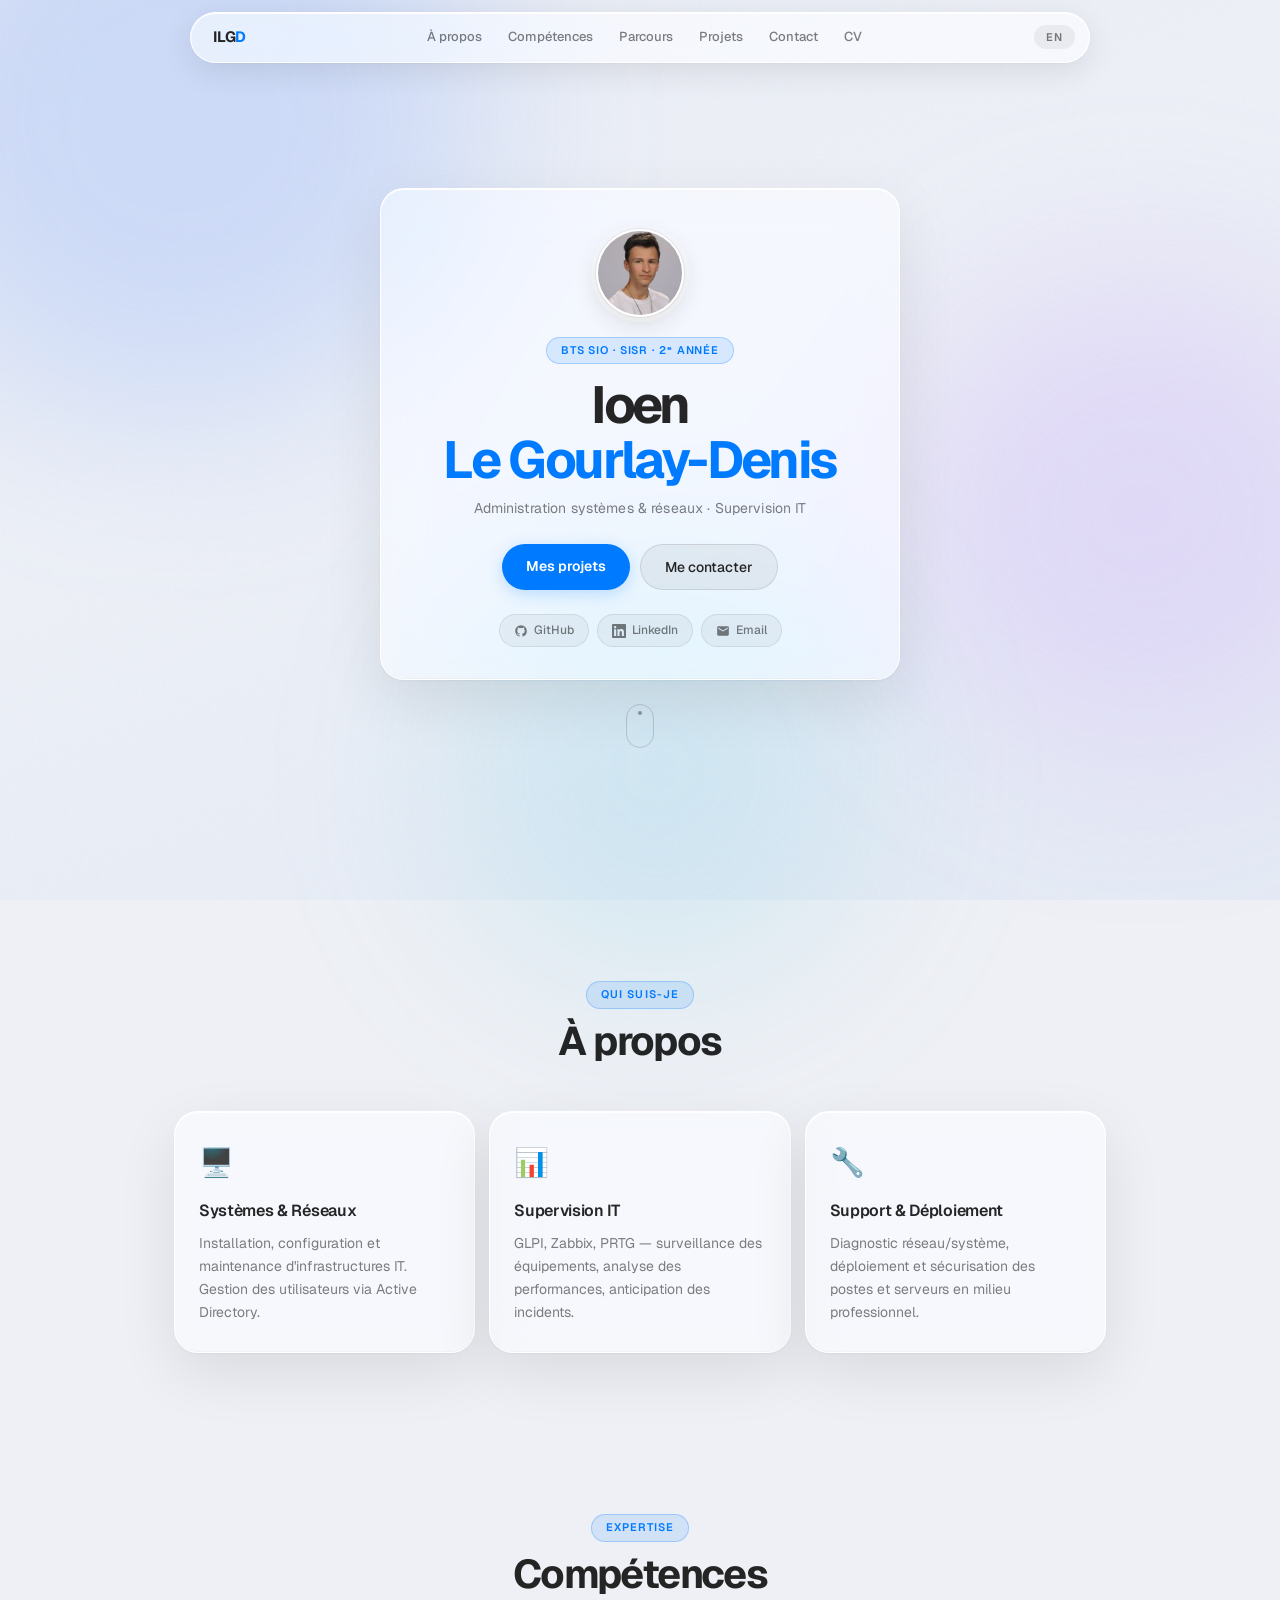
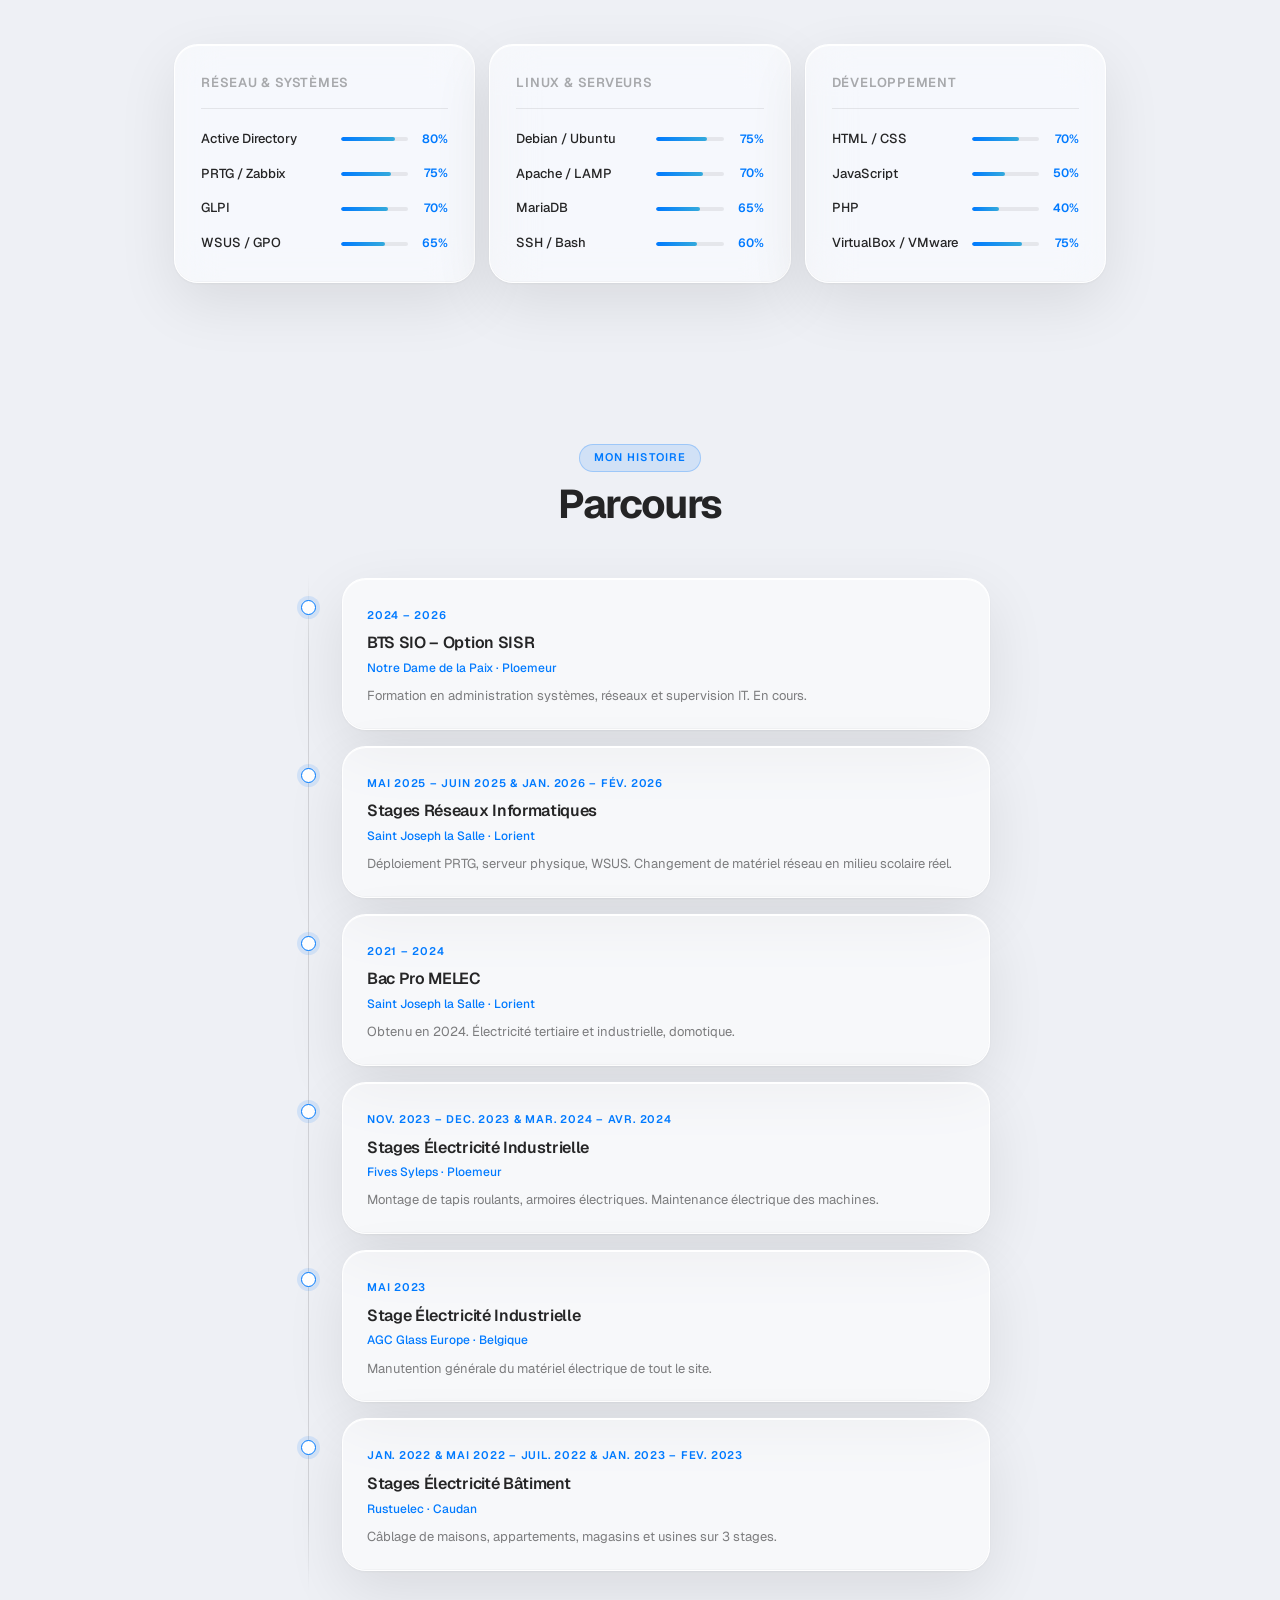
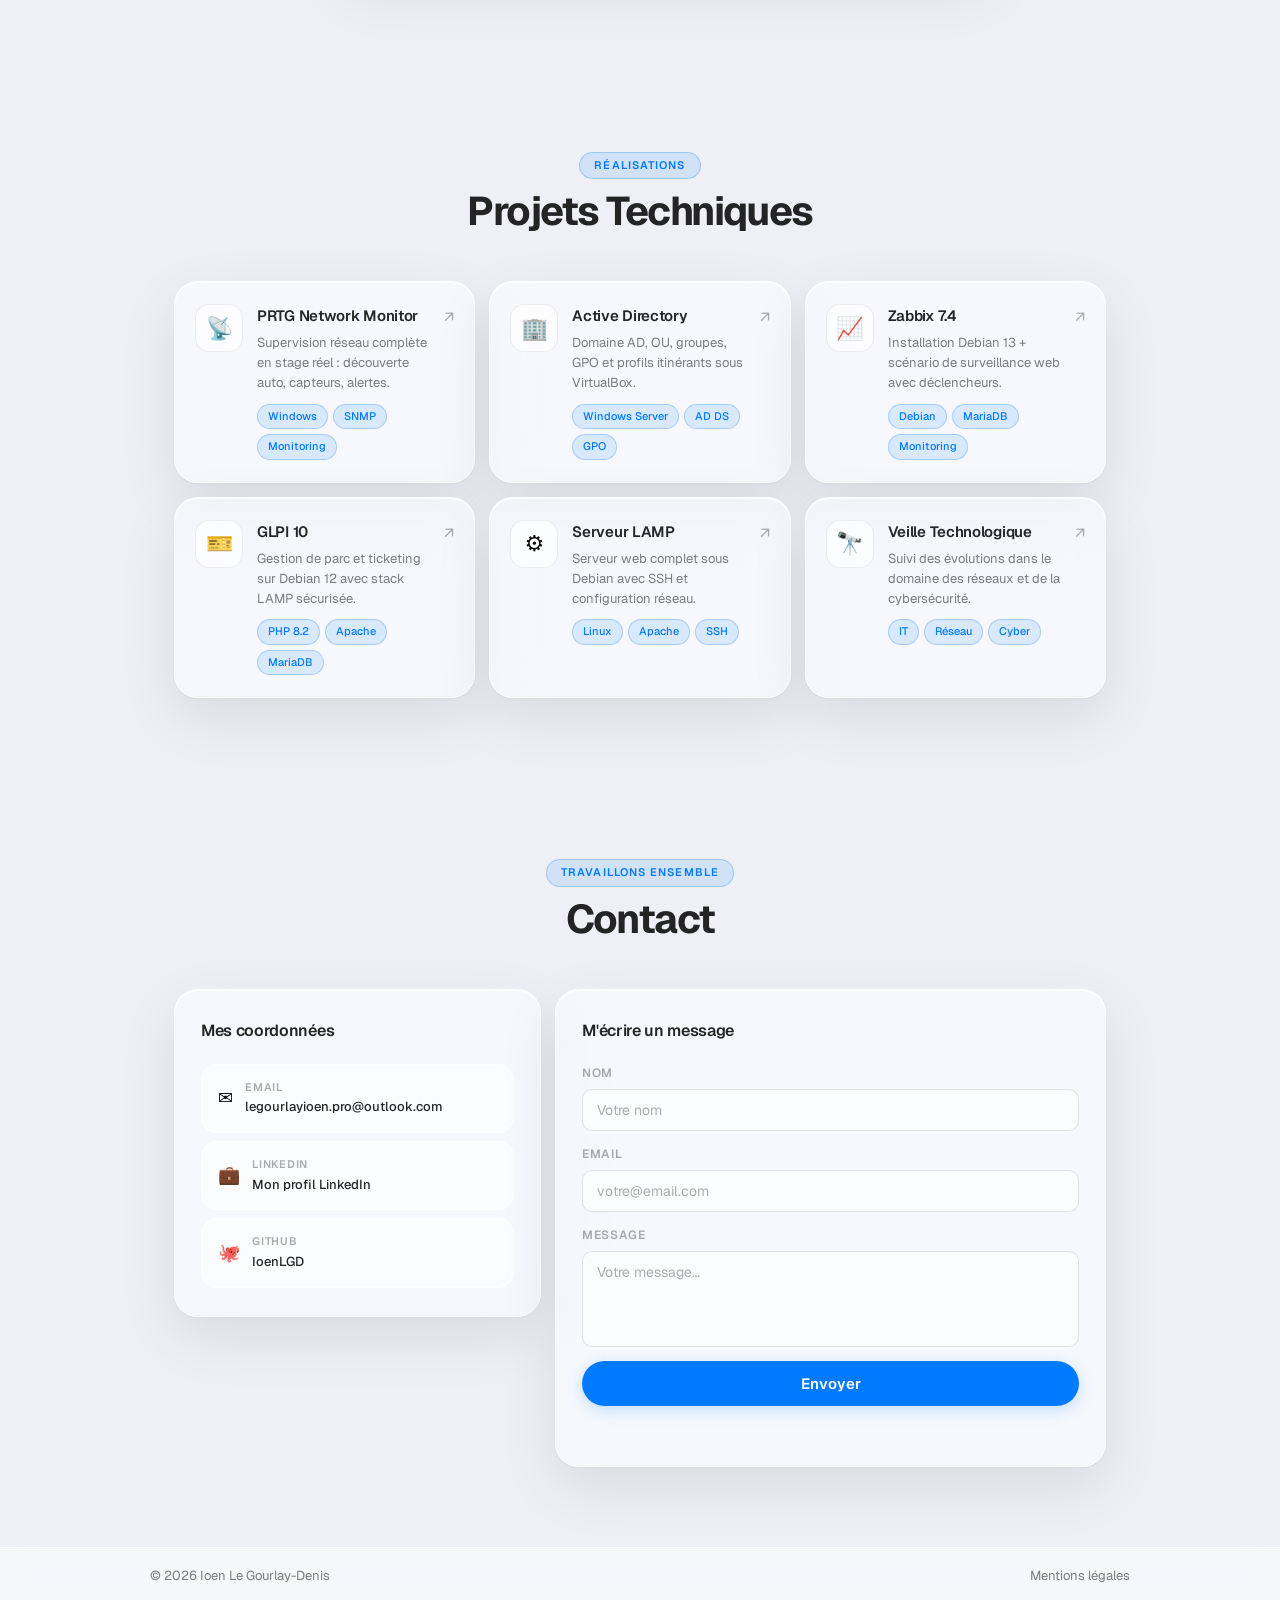
==== commit 83a93f9f: "Update index.html" ====
--- a/index.html
+++ b/index.html
@@ -194,7 +194,7 @@
           <div class="tl-dot"></div>
           <div class="glass tl-card">
             <time>Mai 2023</time>
-            <h3 data-fr="Stages Électricité Industrielle" data-en="Industrial Electrical Internships">Stages Électricité Industrielle</h3>
+            <h3 data-fr="Stage Électricité Industrielle" data-en="Industrial Electrical Internship">Stage Électricité Industrielle</h3>
             <p class="tl-place">AGC Glass Europe · Belgique</p>
             <p data-fr="Manutention générale du matériel électrique de tout le site." data-en="Assembly of conveyor belts, electrical panels. Machine electrical maintenance.">Montage de tapis roulants, armoires électriques. Maintenance électrique des machines.</p>
           </div>
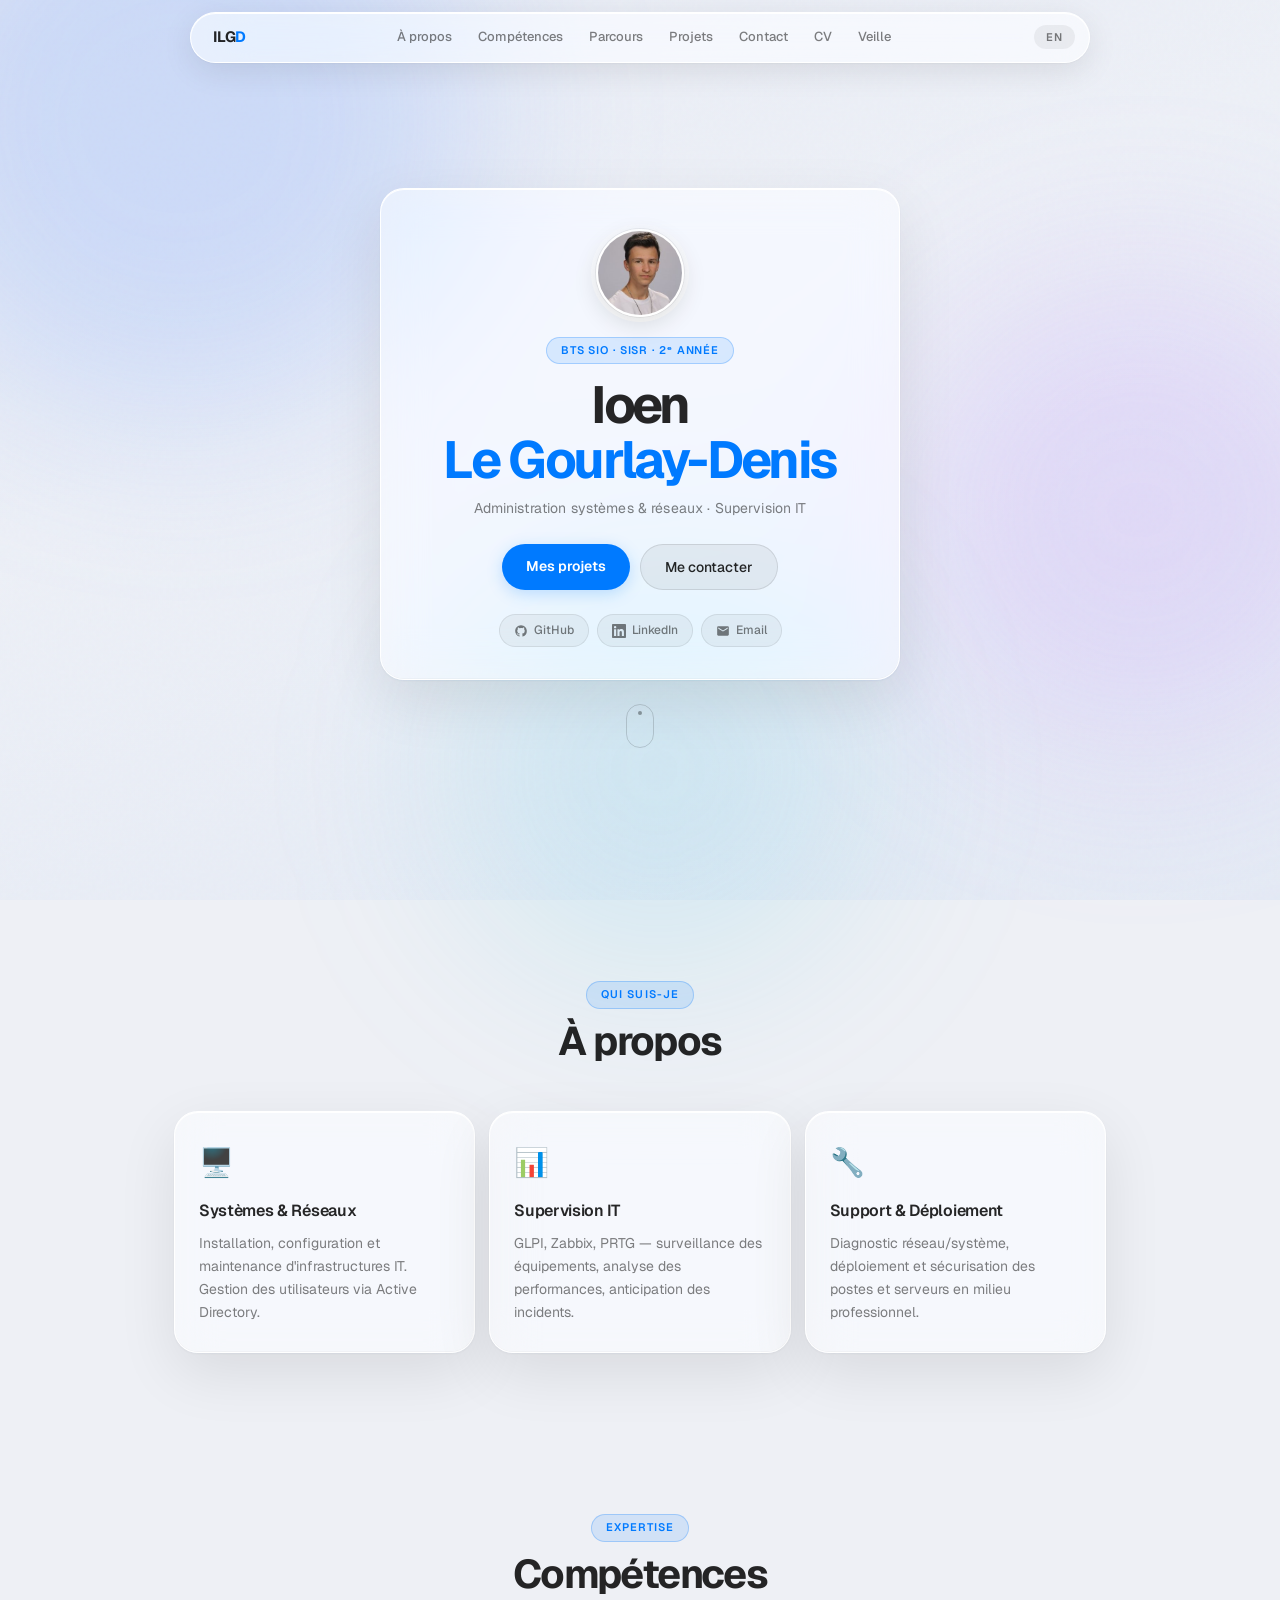
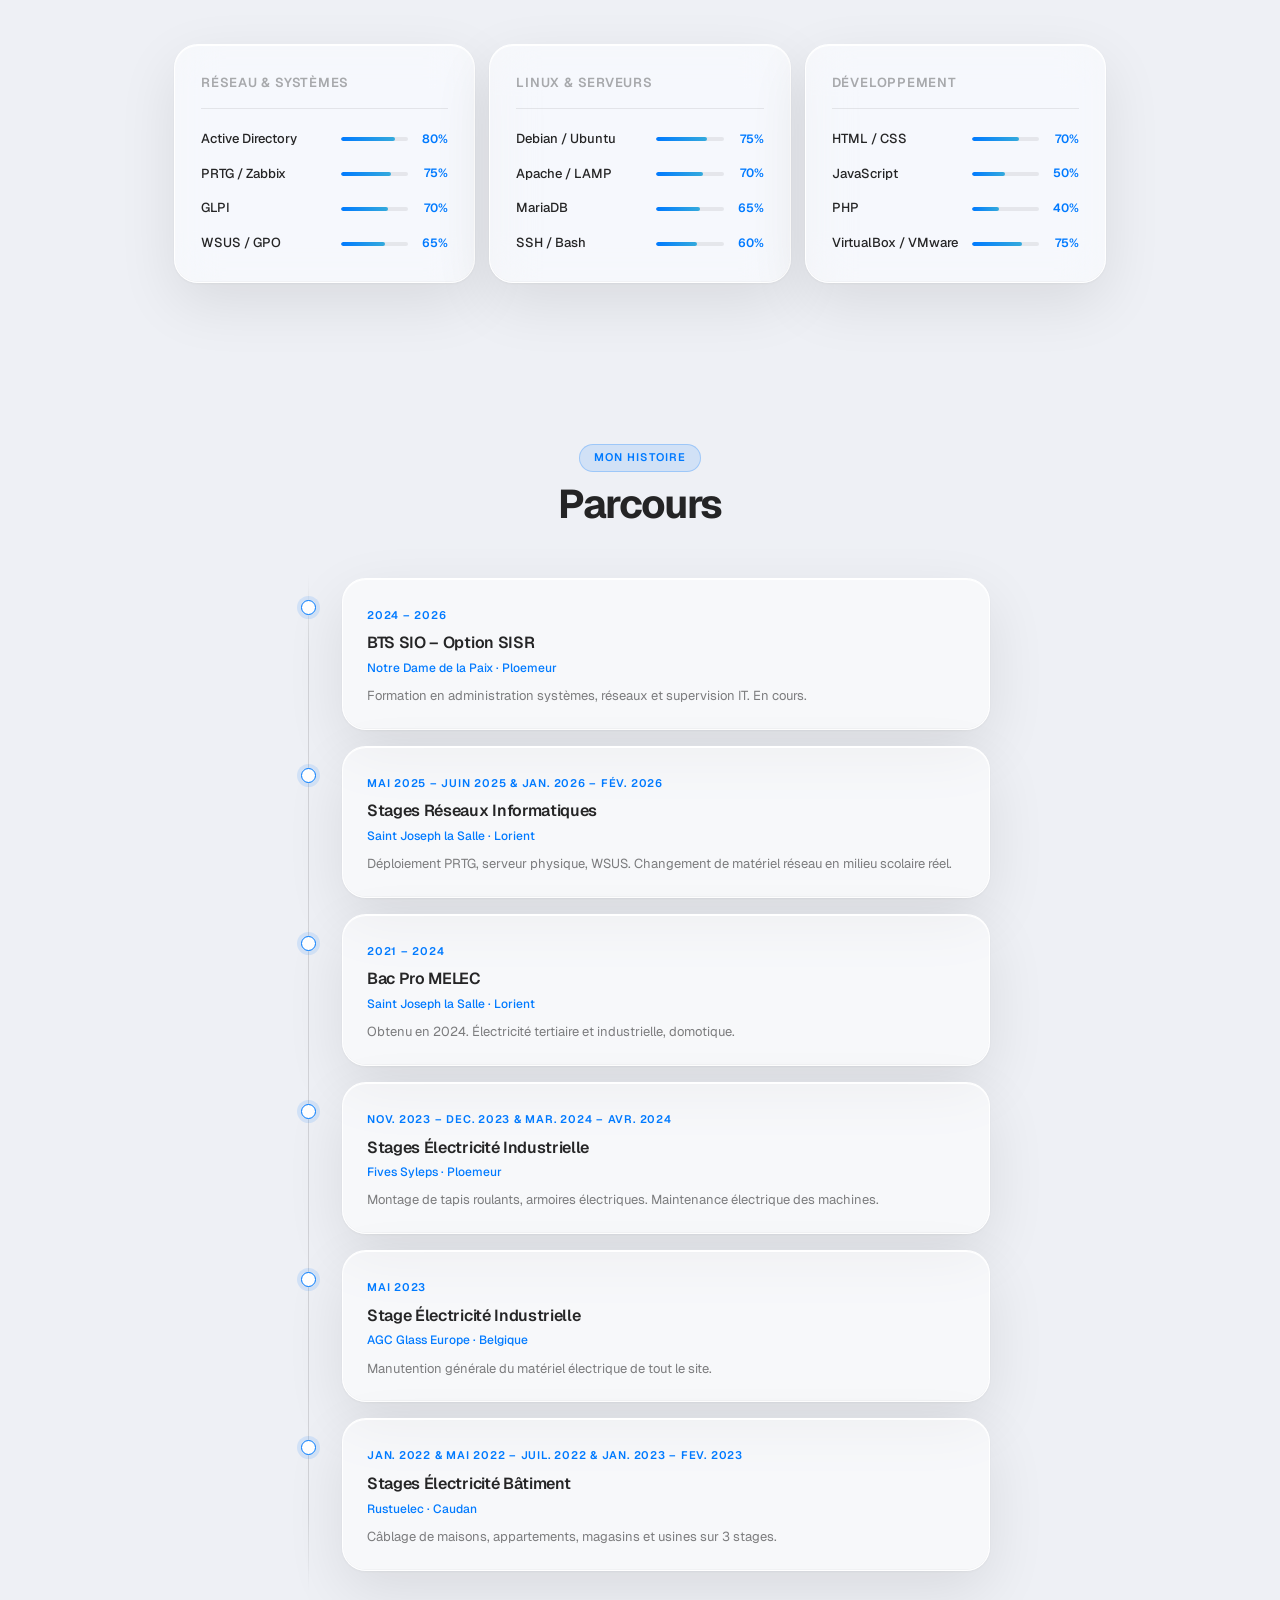
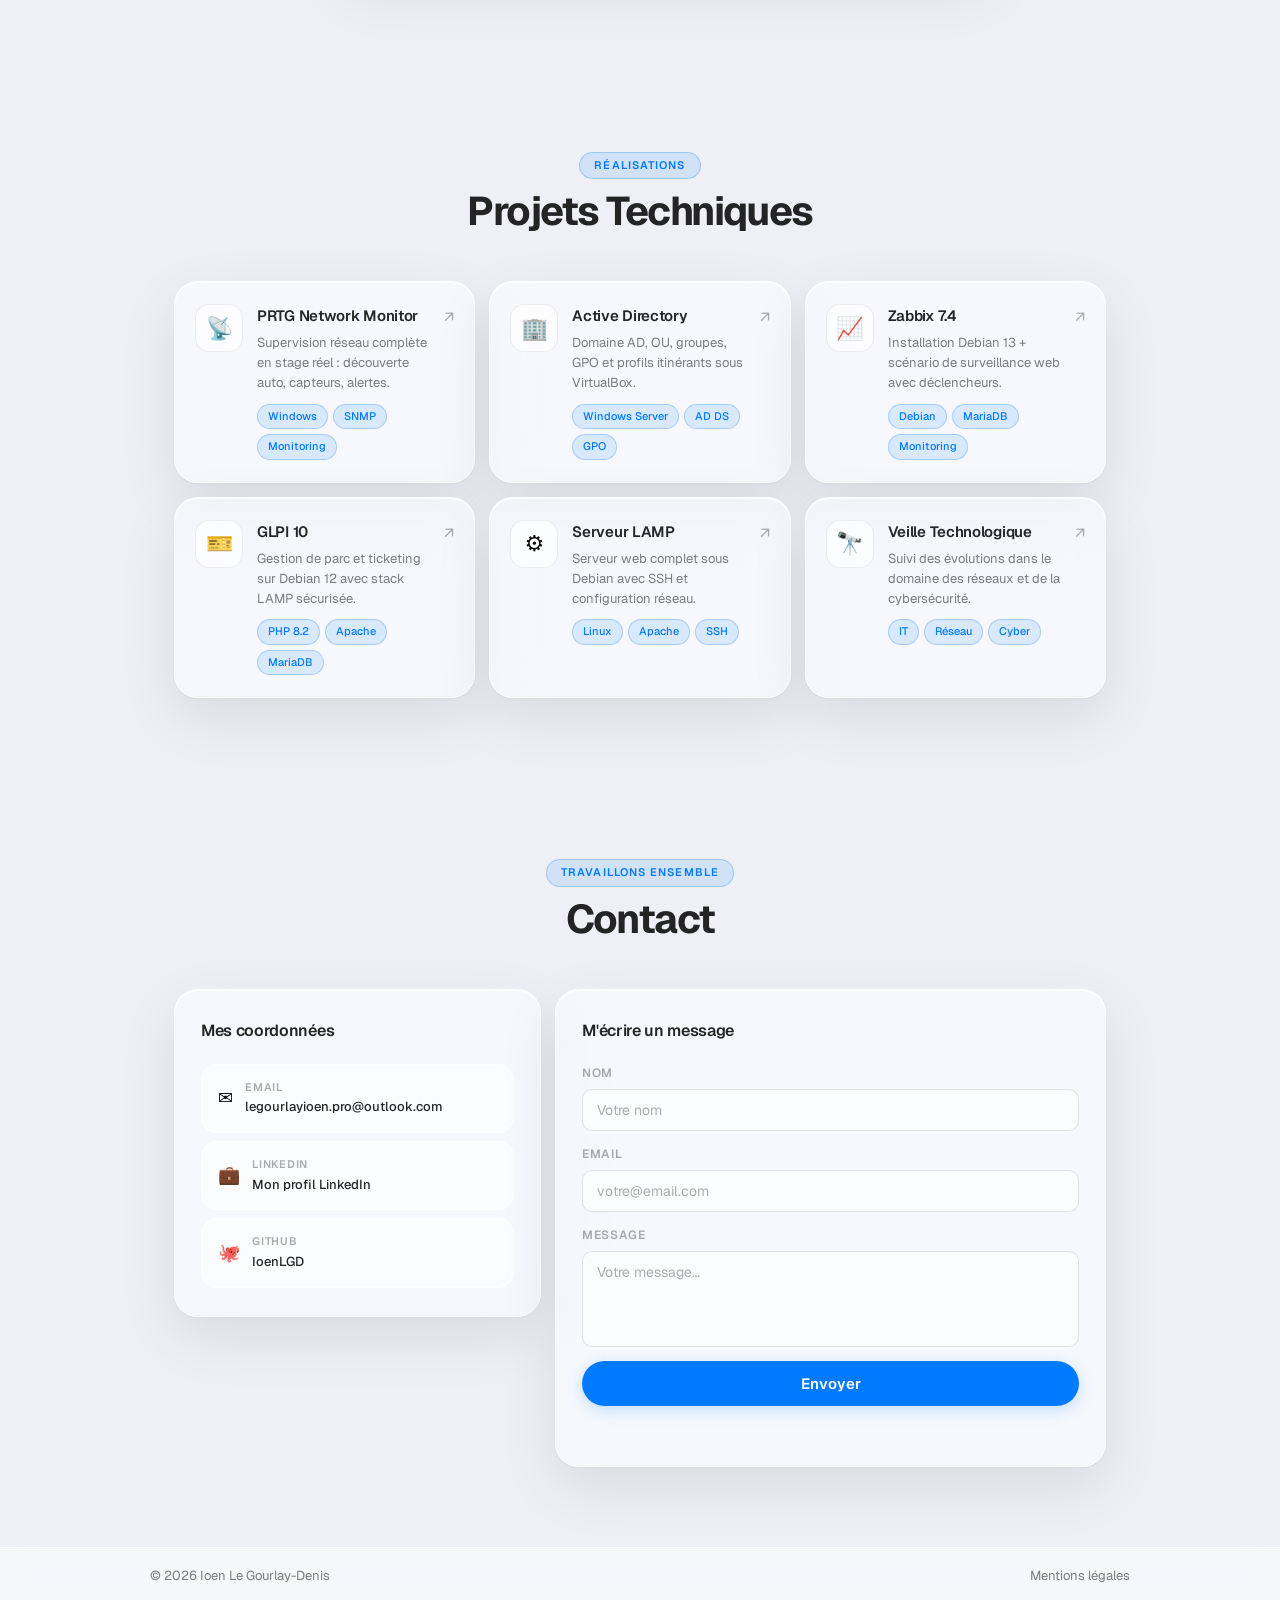
==== commit fff32a03: "Update index.html" ====
--- a/index.html
+++ b/index.html
@@ -28,6 +28,7 @@
       <a href="#projets"  class="nav-a" data-fr="Projets"     data-en="Projects">Projets</a>
       <a href="#contact"  class="nav-a" data-fr="Contact"     data-en="Contact">Contact</a>
       <a href="cv.html"   class="nav-a" data-fr="CV"          data-en="CV">CV</a>
+      <a href="veilletechnologique.html"   class="nav-a" data-fr="Veille"          data-en="Tech Watch">Veille</a>
     </div>
     <button class="lang-btn" id="langBtn" aria-label="Changer la langue">EN</button>
     <button class="burger" id="burger" aria-label="Menu"><span></span><span></span></button>
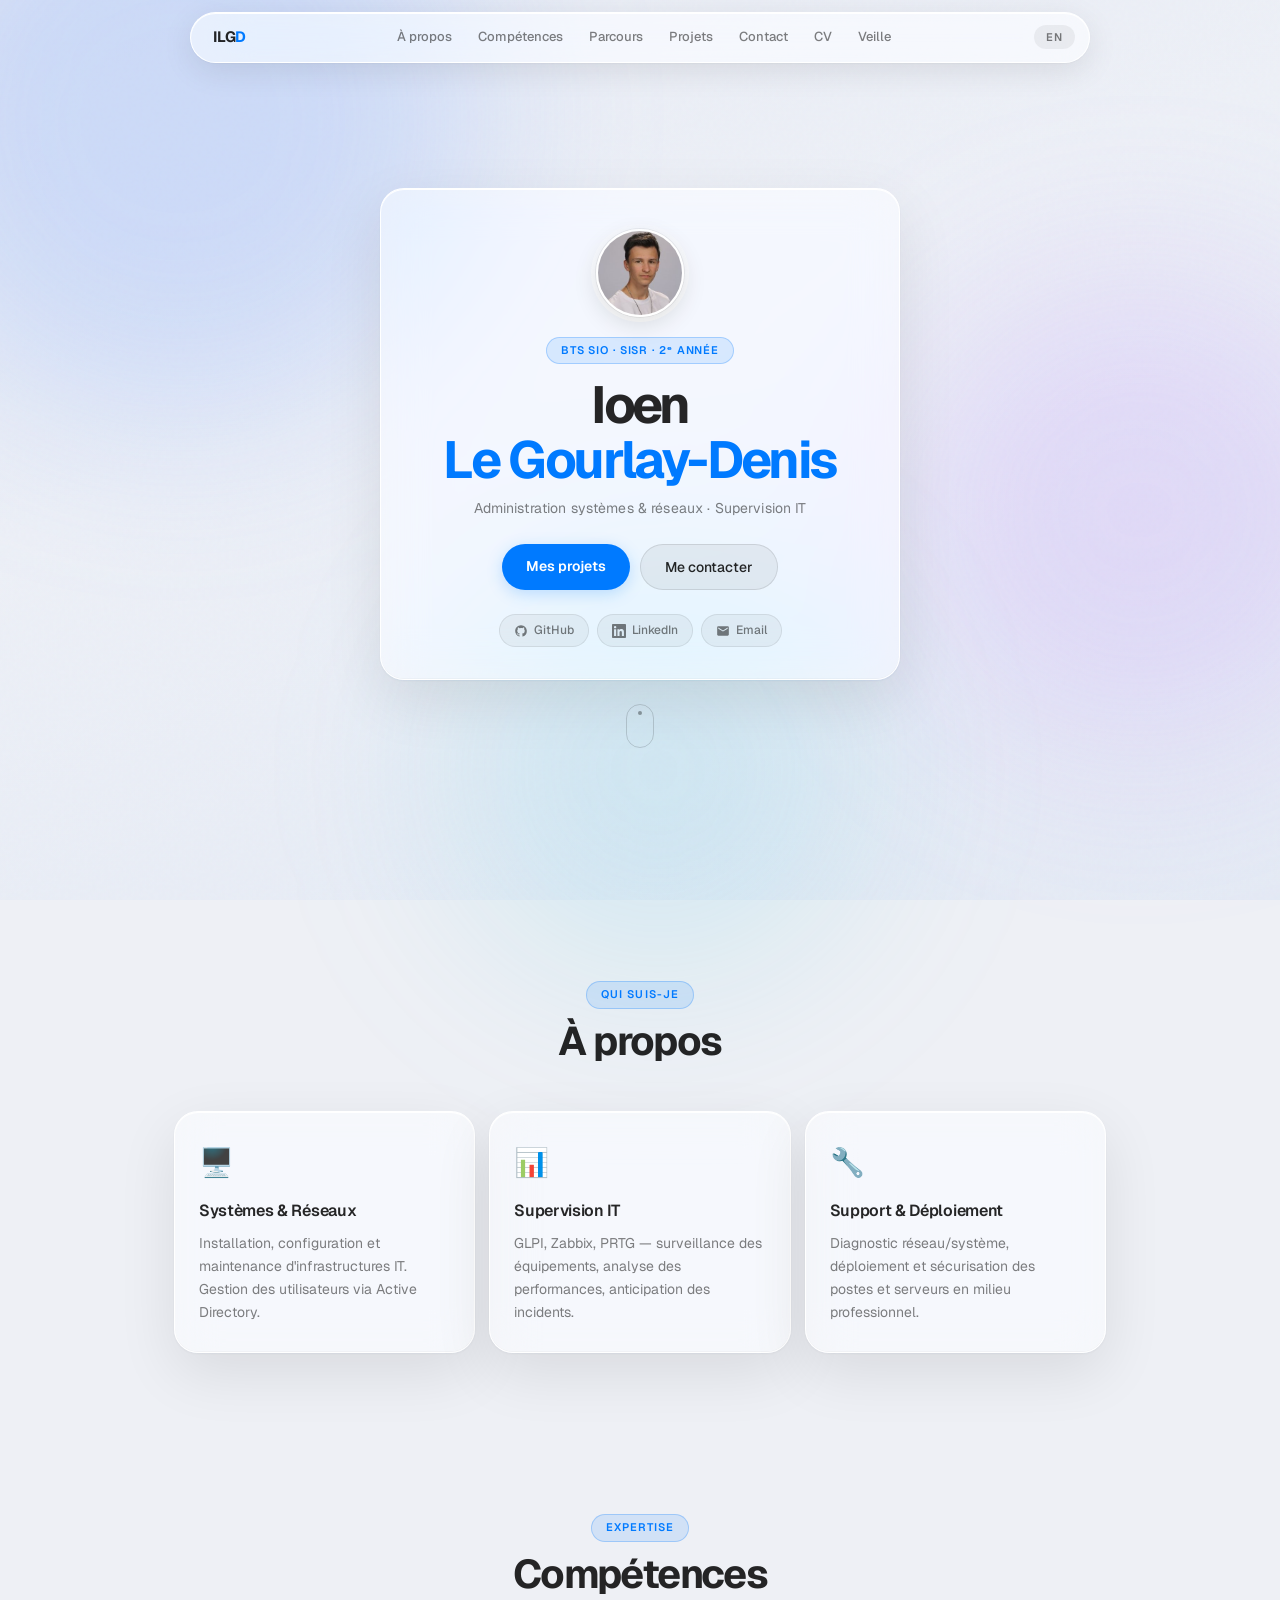
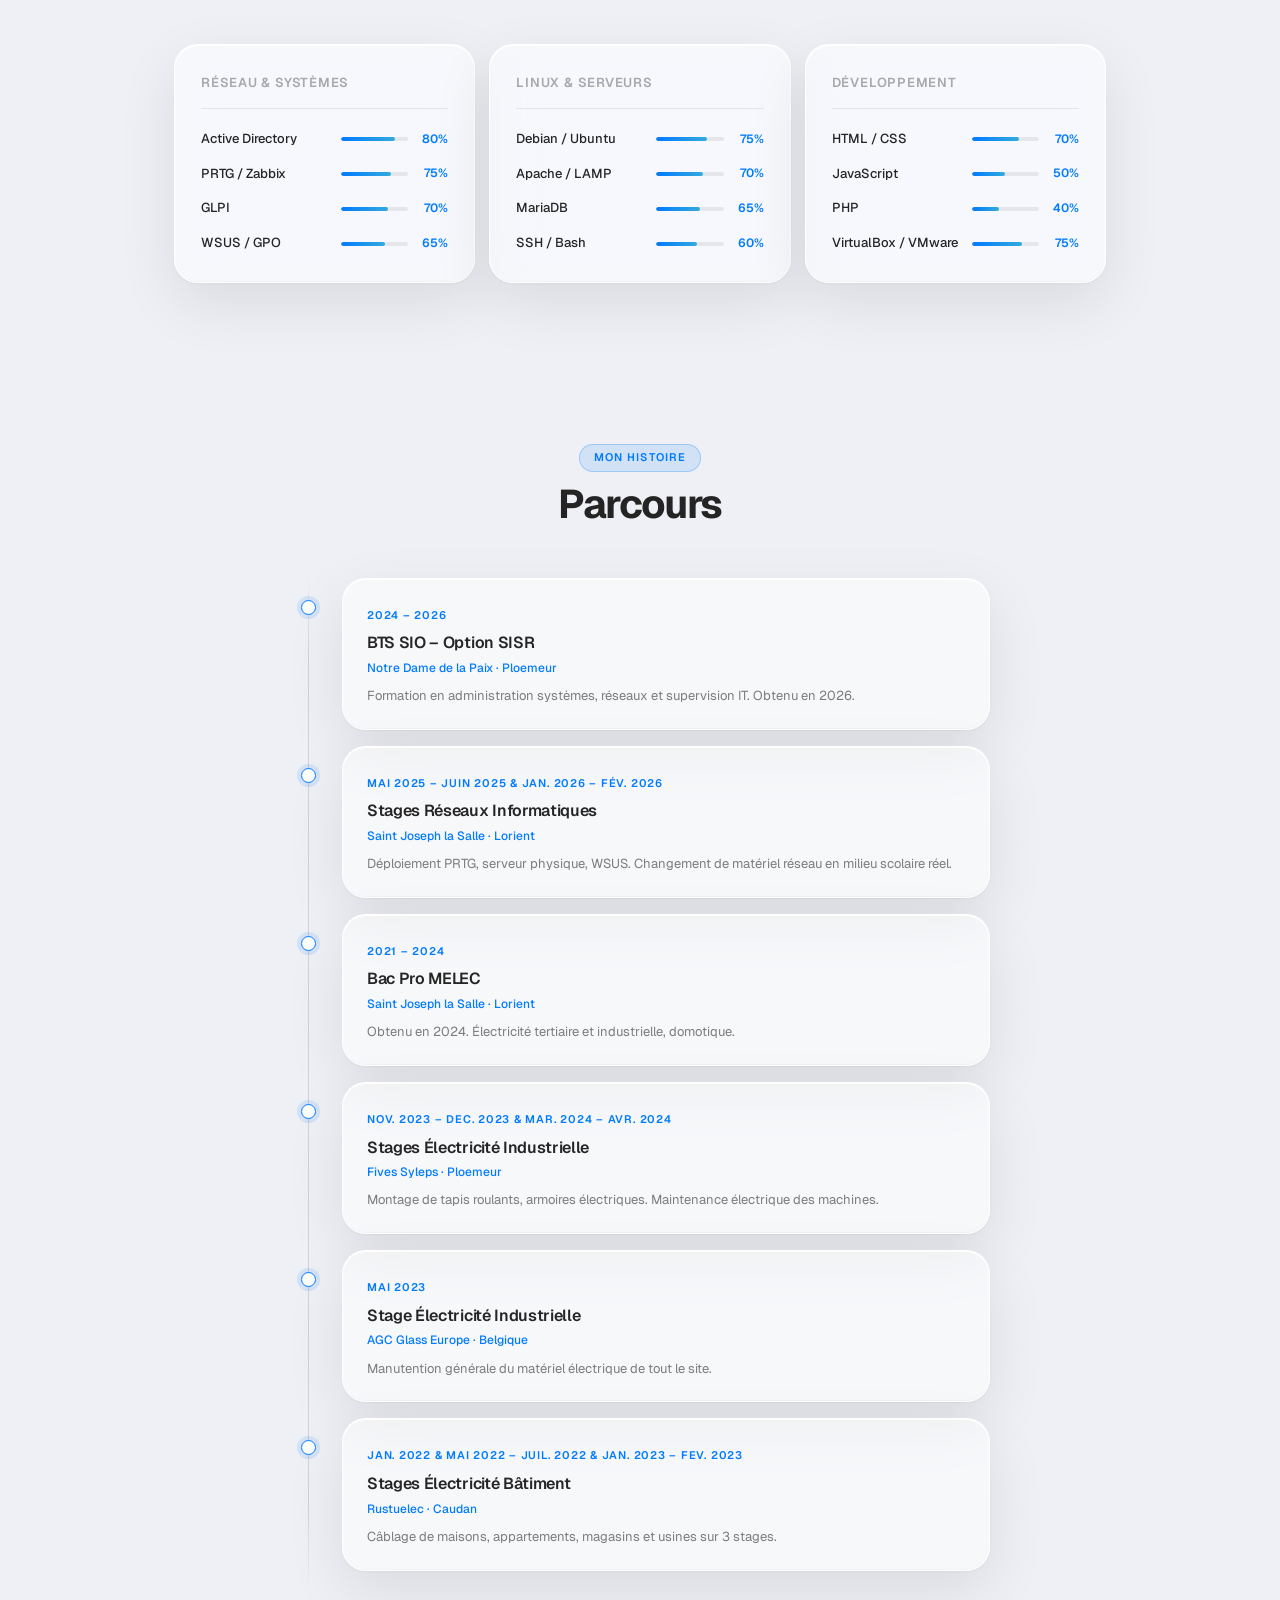
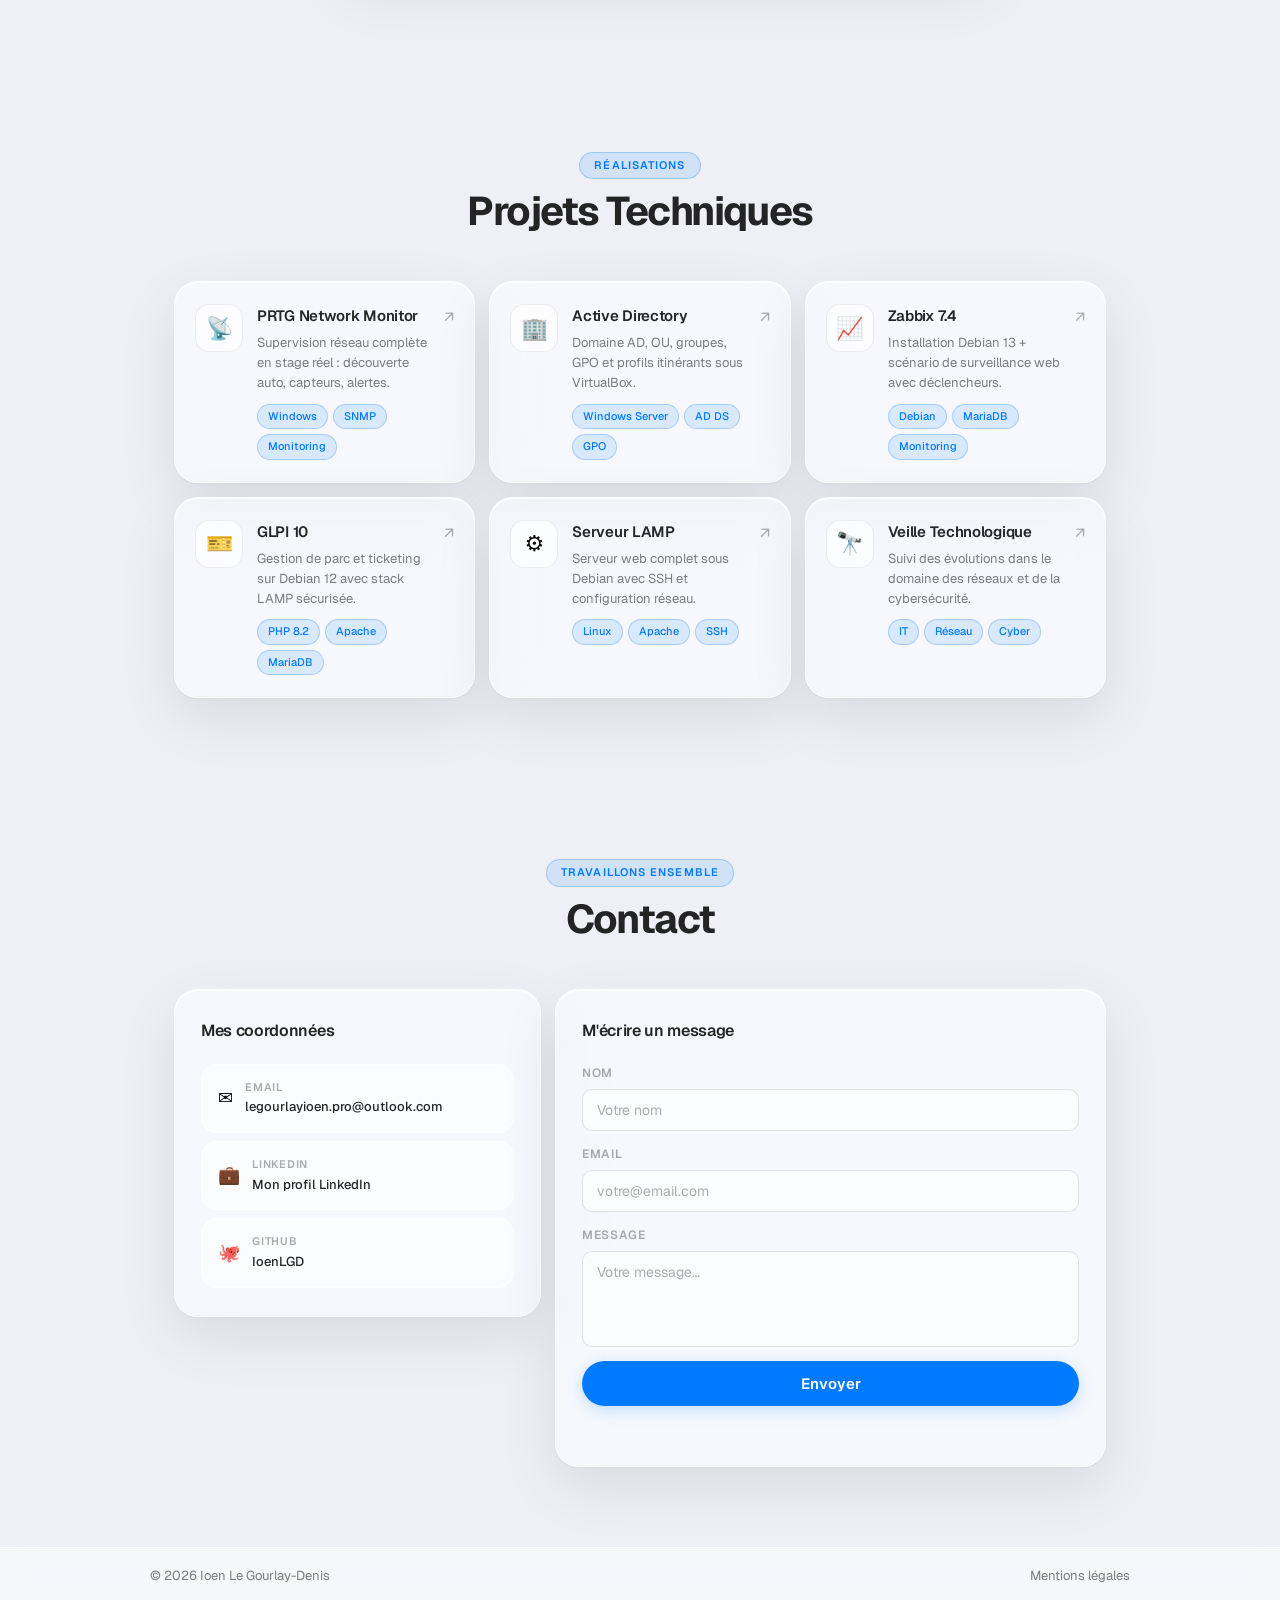
==== commit 30c58008: "Update index.html" ====
--- a/index.html
+++ b/index.html
@@ -161,7 +161,7 @@
             <time>2024 – 2026</time>
             <h3 data-fr="BTS SIO – Option SISR" data-en="BTS SIO – SISR">BTS SIO – Option SISR</h3>
             <p class="tl-place">Notre Dame de la Paix · Ploemeur</p>
-            <p data-fr="Formation en administration systèmes, réseaux et supervision IT. En cours." data-en="Training in systems administration, networking and IT monitoring. Ongoing.">Formation en administration systèmes, réseaux et supervision IT. En cours.</p>
+            <p data-fr="Formation en administration systèmes, réseaux et supervision IT. Obtenu en 2026." data-en="Training in systems administration, networking and IT monitoring. Obtained in 2026.">Formation en administration systèmes, réseaux et supervision IT. Obtenu en 2026.</p>
           </div>
         </div>
         <div class="tl-item ios-anim" data-d="80">
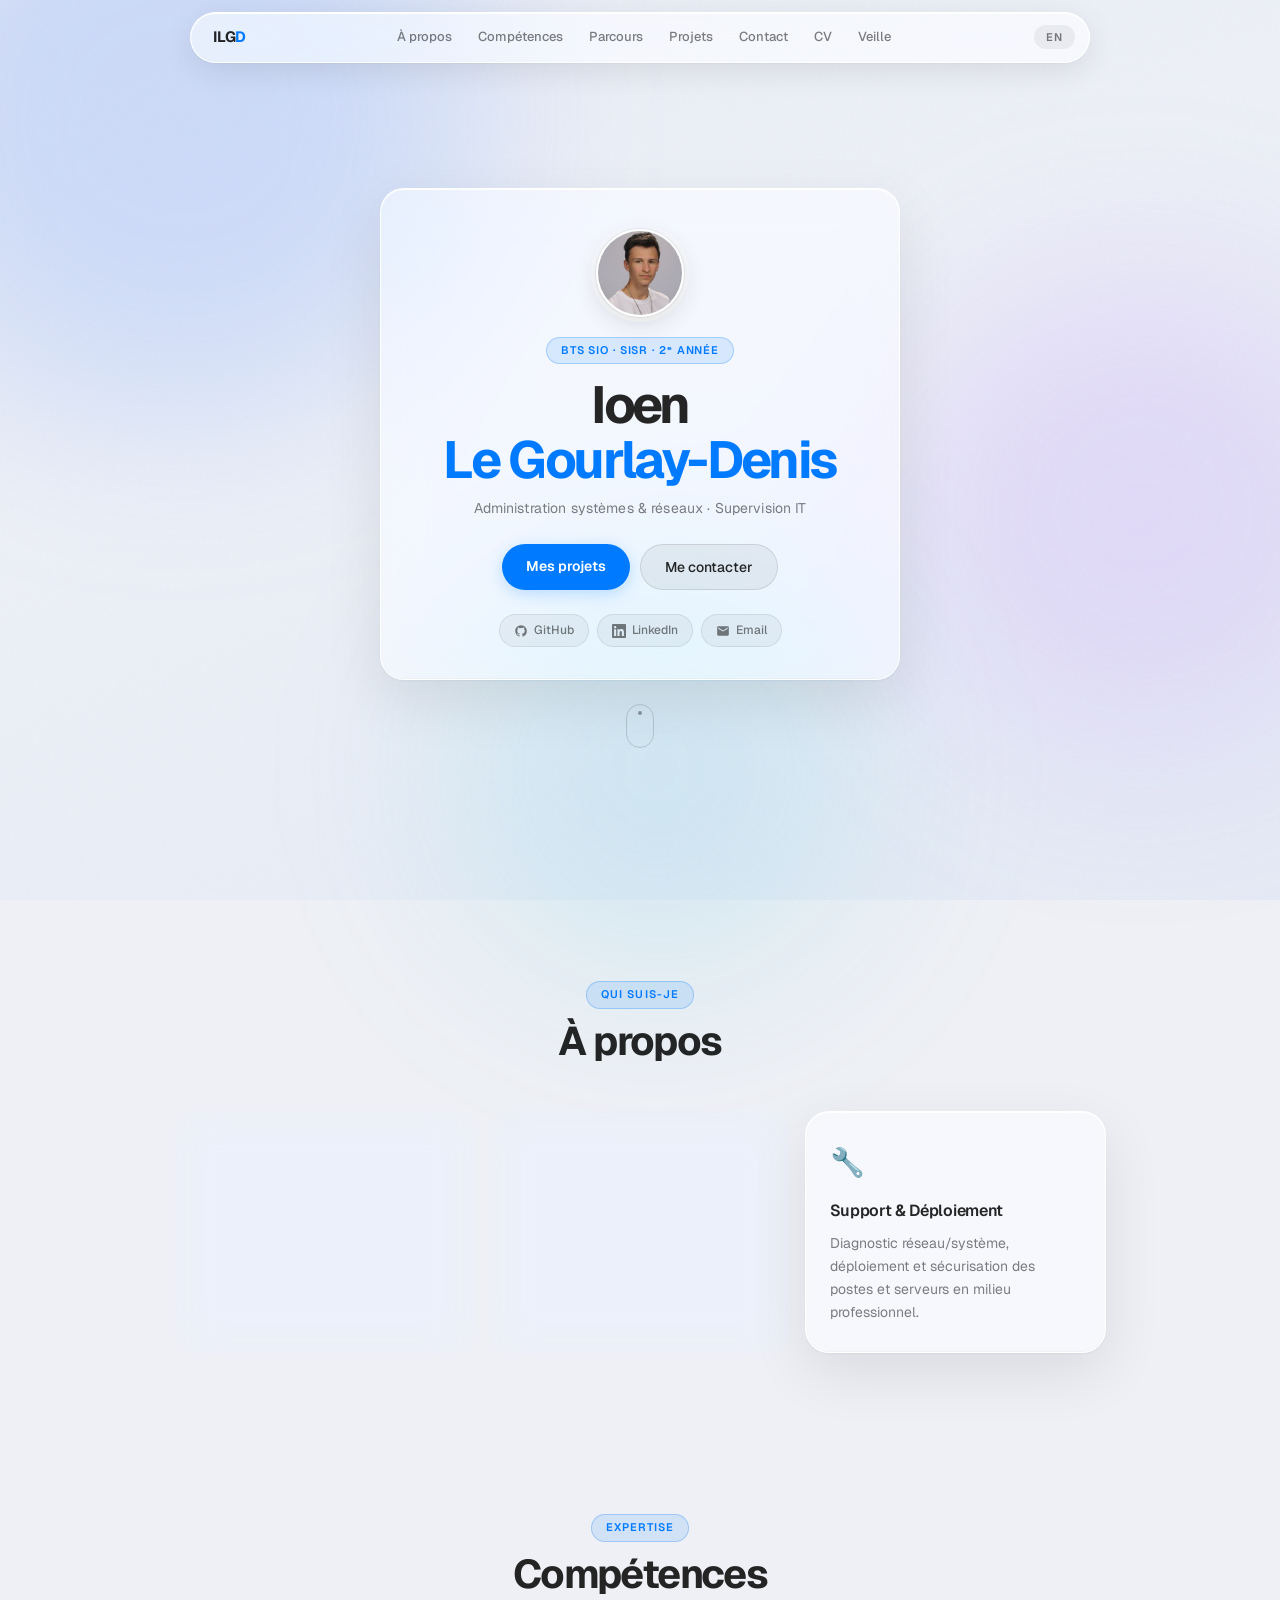
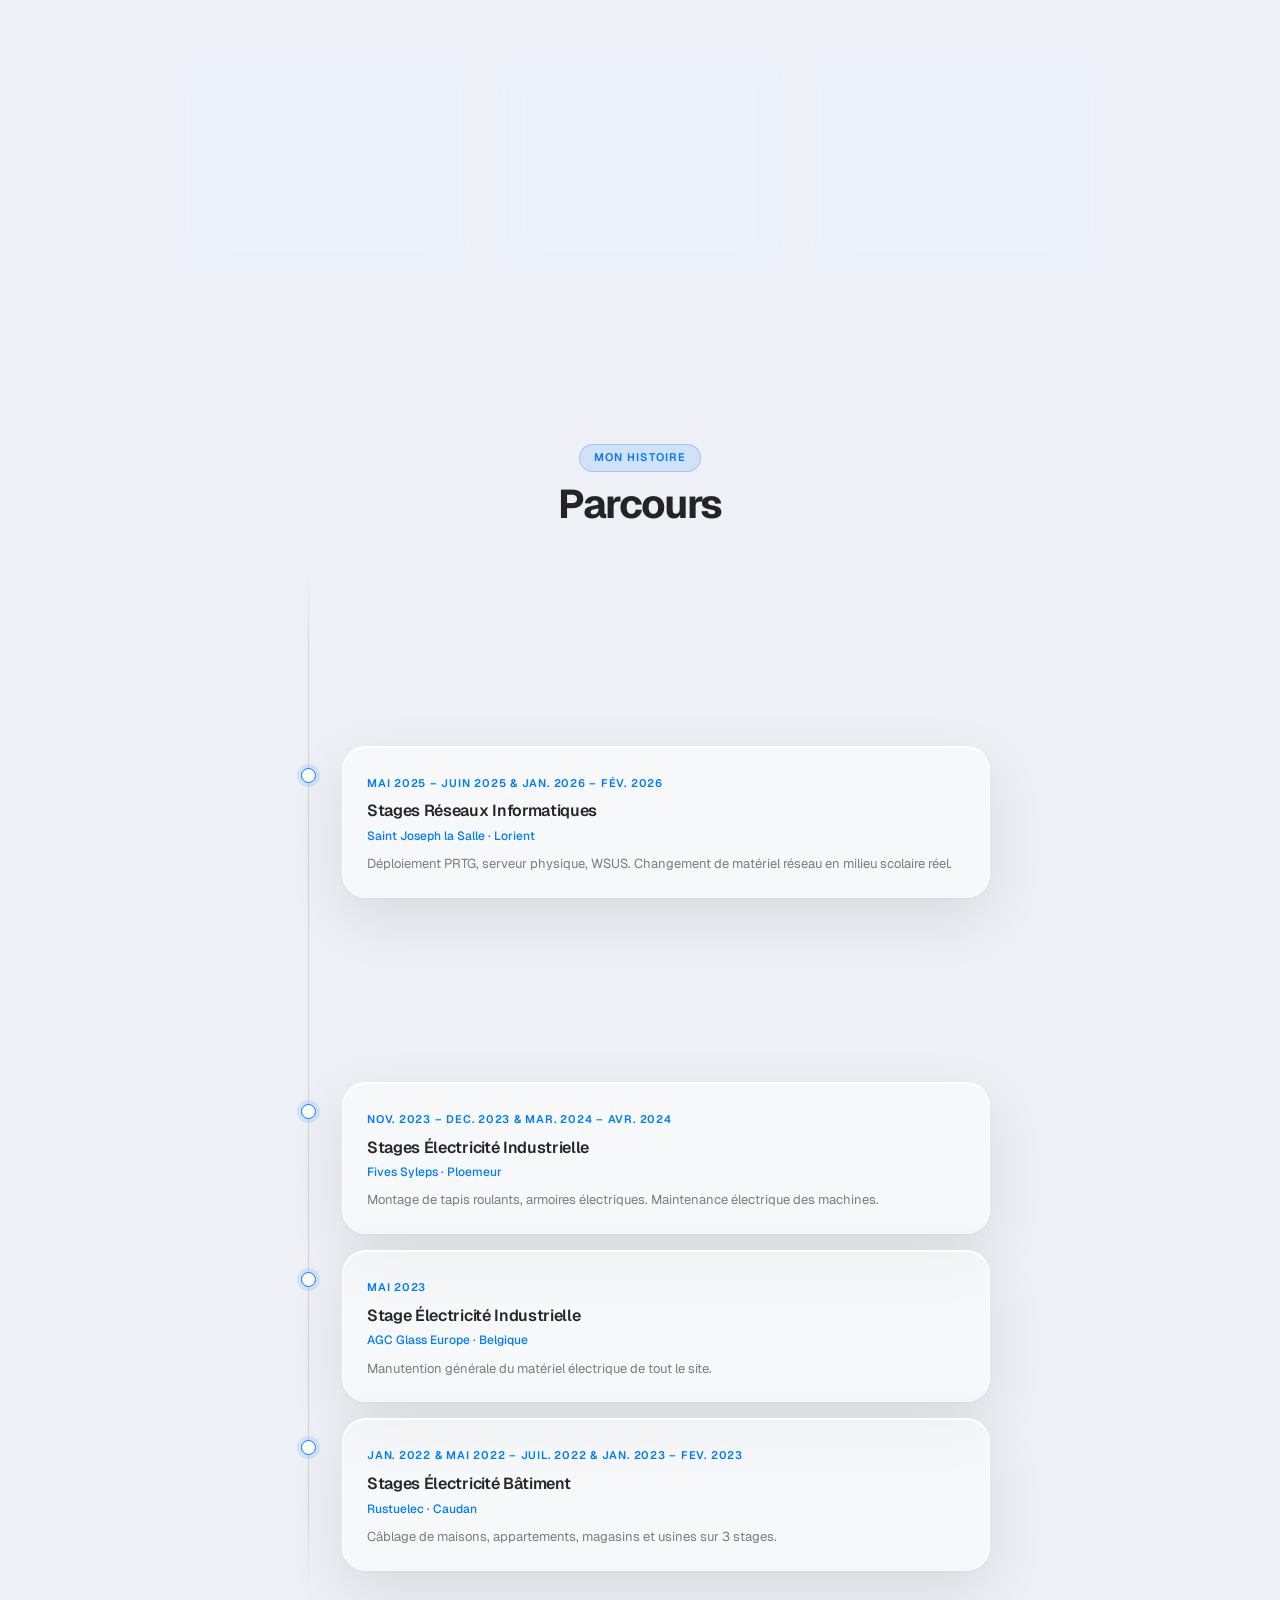
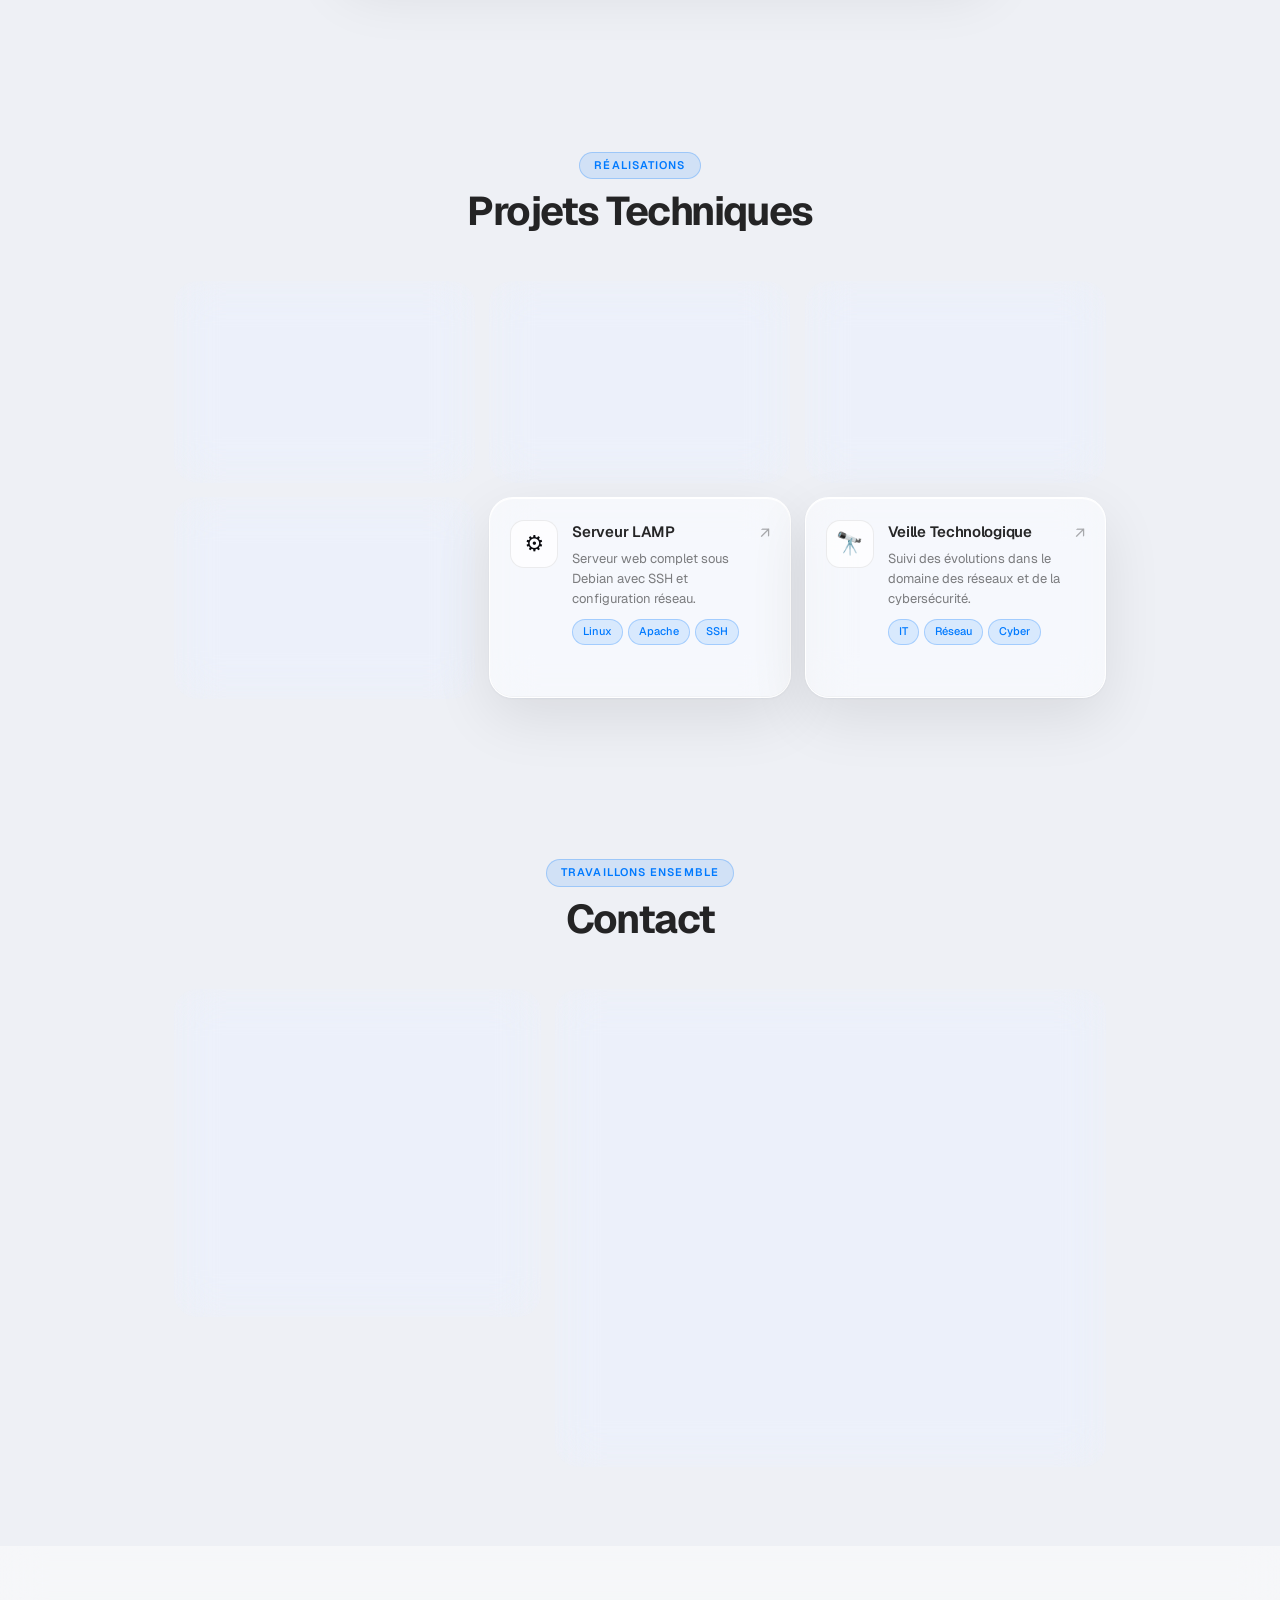
==== commit 51f3629c: "Update index.html" ====
--- a/index.html
+++ b/index.html
@@ -65,7 +65,7 @@
           <svg width="14" height="14" viewBox="0 0 24 24" fill="currentColor" aria-hidden="true"><path d="M12 2C6.477 2 2 6.484 2 12.017c0 4.425 2.865 8.18 6.839 9.504.5.092.682-.217.682-.483 0-.237-.008-.868-.013-1.703-2.782.605-3.369-1.343-3.369-1.343-.454-1.158-1.11-1.466-1.11-1.466-.908-.62.069-.608.069-.608 1.003.07 1.531 1.032 1.531 1.032.892 1.53 2.341 1.088 2.91.832.092-.647.35-1.088.636-1.338-2.22-.253-4.555-1.113-4.555-4.951 0-1.093.39-1.988 1.029-2.688-.103-.253-.446-1.272.098-2.65 0 0 .84-.27 2.75 1.026A9.564 9.564 0 0112 6.844c.85.004 1.705.115 2.504.337 1.909-1.296 2.747-1.027 2.747-1.027.546 1.379.202 2.398.1 2.651.64.7 1.028 1.595 1.028 2.688 0 3.848-2.339 4.695-4.566 4.943.359.309.678.92.678 1.855 0 1.338-.012 2.419-.012 2.747 0 .268.18.58.688.482A10.019 10.019 0 0022 12.017C22 6.484 17.522 2 12 2z"/></svg>
           GitHub
         </a>
-        <a href="https://www.linkedin.com/feed/" target="_blank" rel="noopener" class="social-pill">
+        <a href="https://www.linkedin.com/in/ioen-le-gourlay-denis-564937330/" target="_blank" rel="noopener" class="social-pill">
           <svg width="14" height="14" viewBox="0 0 24 24" fill="currentColor" aria-hidden="true"><path d="M20.447 20.452h-3.554v-5.569c0-1.328-.027-3.037-1.852-3.037-1.853 0-2.136 1.445-2.136 2.939v5.667H9.351V9h3.414v1.561h.046c.477-.9 1.637-1.85 3.37-1.85 3.601 0 4.267 2.37 4.267 5.455v6.286zM5.337 7.433a2.062 2.062 0 01-2.063-2.065 2.064 2.064 0 112.063 2.065zm1.782 13.019H3.555V9h3.564v11.452zM22.225 0H1.771C.792 0 0 .774 0 1.729v20.542C0 23.227.792 24 1.771 24h20.451C23.2 24 24 23.227 24 22.271V1.729C24 .774 23.2 0 22.222 0h.003z"/></svg>
           LinkedIn
         </a>
@@ -297,7 +297,7 @@
                 <span class="cr-val">legourlayioen.pro@outlook.com</span>
               </div>
             </a>
-            <a href="https://www.linkedin.com/feed/" target="_blank" rel="noopener" class="cr">
+            <a href="https://www.linkedin.com/in/ioen-le-gourlay-denis-564937330/" target="_blank" rel="noopener" class="cr">
               <span class="cr-icon">💼</span>
               <div class="cr-texts">
                 <span class="cr-label">LinkedIn</span>
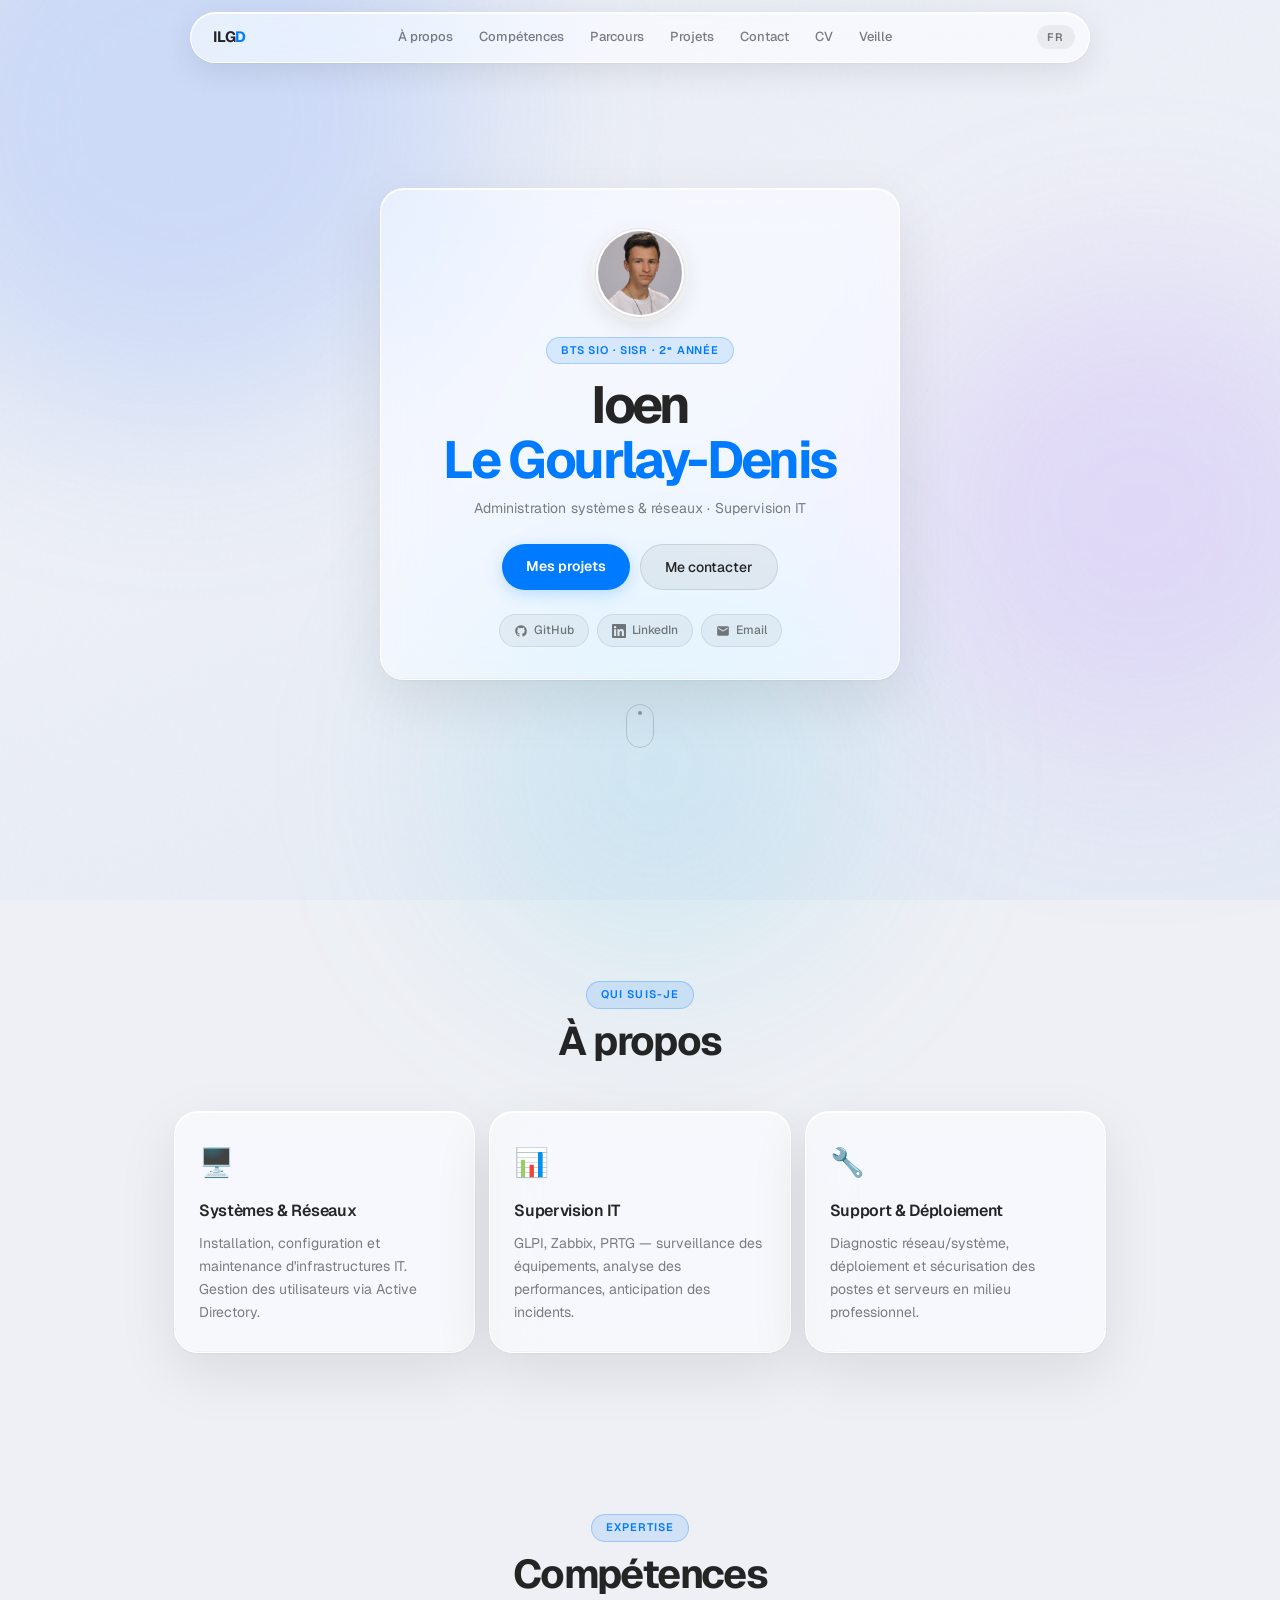
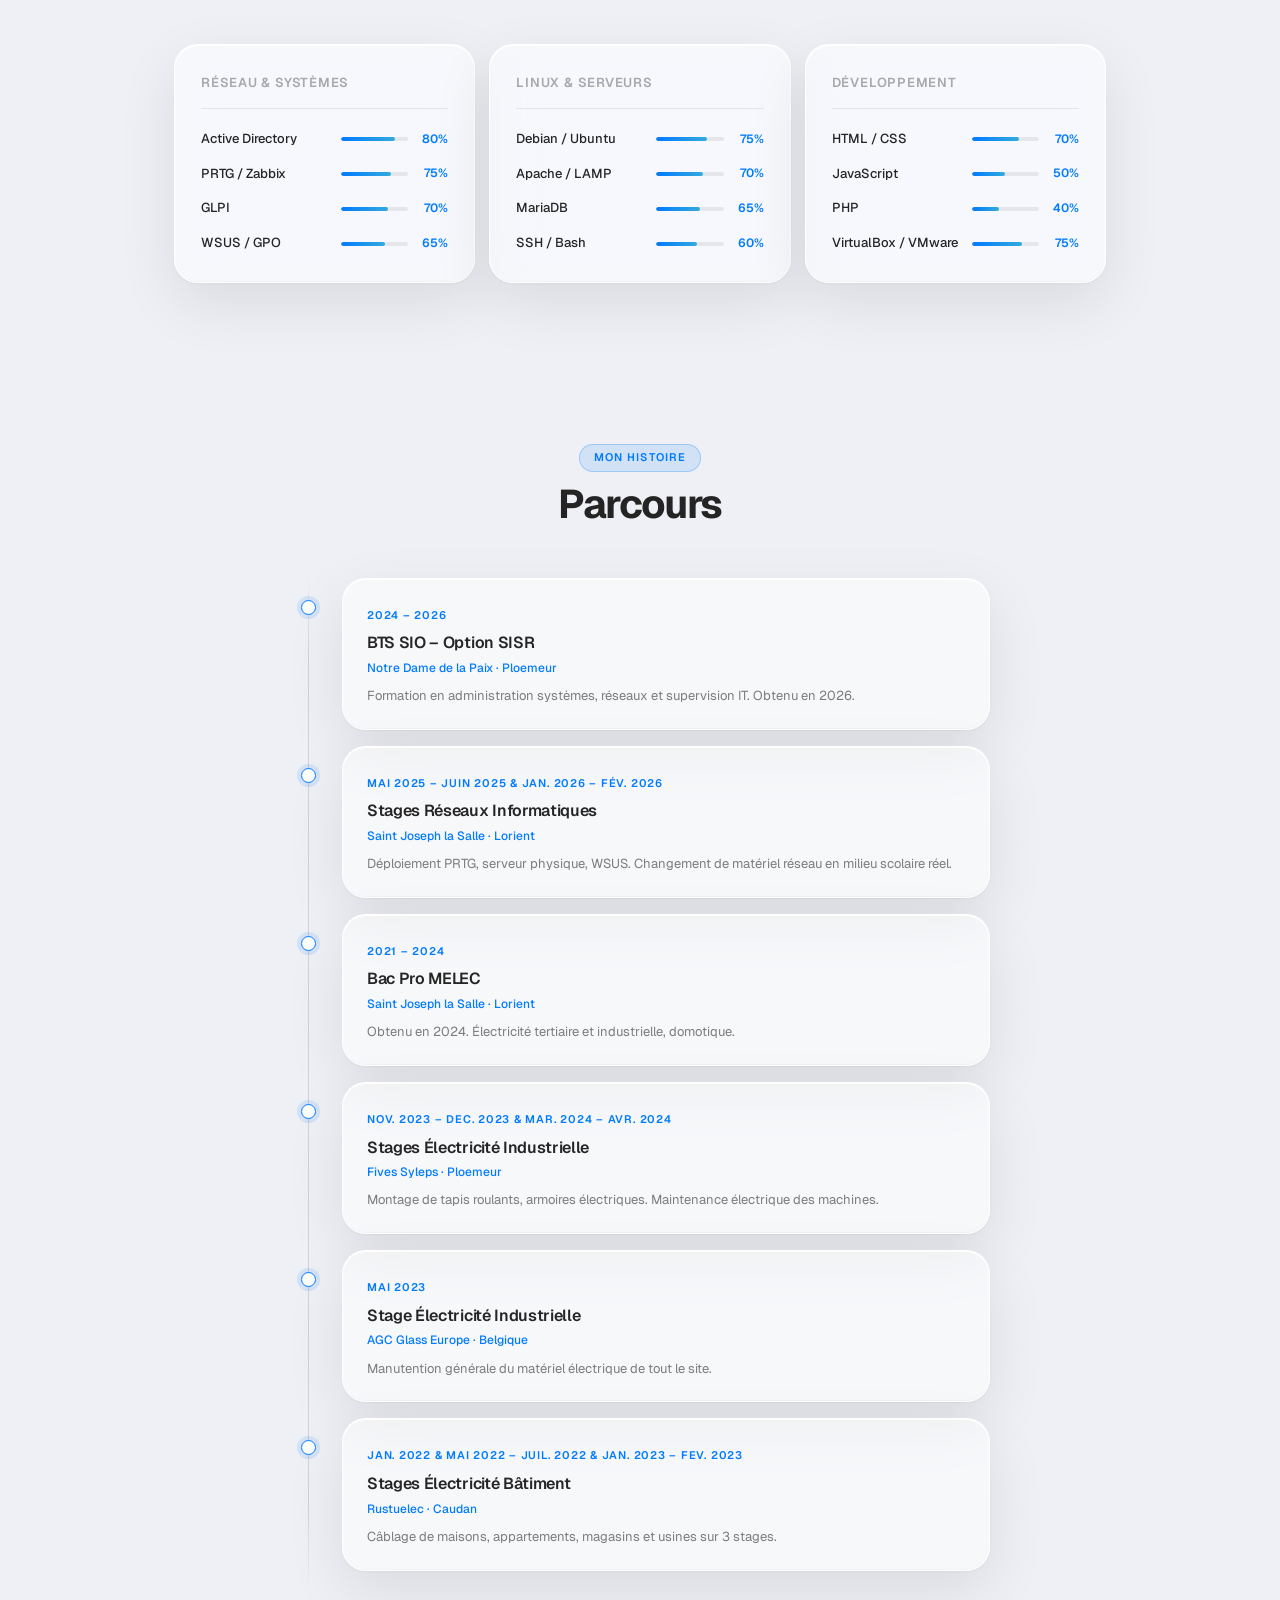
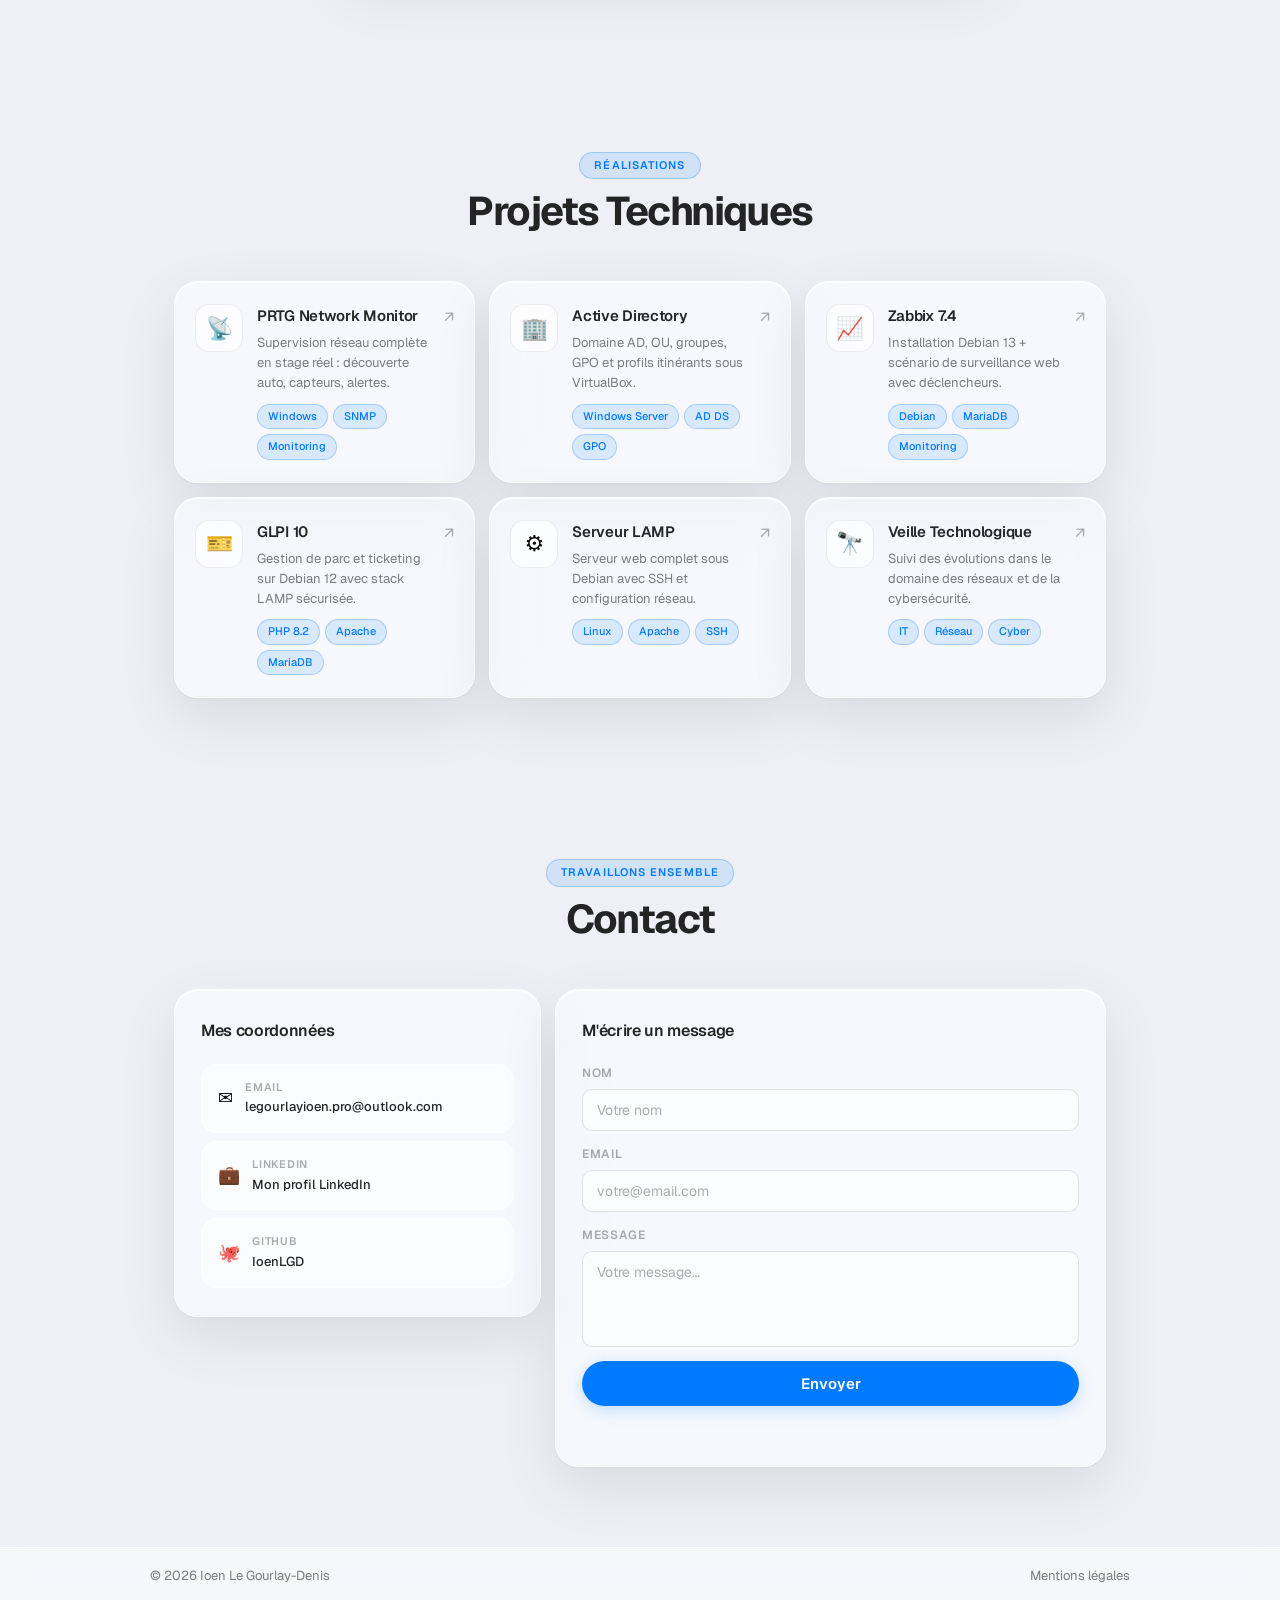
==== commit 277dc74a: "Add files via upload" ====
--- a/index.html
+++ b/index.html
@@ -1,350 +1,361 @@
-<!DOCTYPE html>
-<html lang="fr">
-<head>
-  <meta charset="UTF-8"/>
-  <meta name="viewport" content="width=device-width,initial-scale=1.0"/>
-  <title>Ioen Le Gourlay-Denis — Portfolio</title>
-  <link rel="preconnect" href="https://fonts.googleapis.com"/>
-  <link rel="preconnect" href="https://fonts.gstatic.com" crossorigin/>
-  <link href="https://fonts.googleapis.com/css2?family=Geist:wght@300;400;500;600;700;900&display=swap" rel="stylesheet"/>
-  <link rel="stylesheet" href="styles.css"/>
-</head>
-<body>
-
-<div class="bg-canvas" aria-hidden="true">
-  <div class="bg-blob b1"></div>
-  <div class="bg-blob b2"></div>
-  <div class="bg-blob b3"></div>
-  <div class="bg-noise"></div>
-</div>
-
-<nav class="site-nav" id="nav">
-  <div class="nav-pill">
-    <a href="#hero" class="nav-logo">ILG<em>D</em></a>
-    <div class="nav-links" id="navLinks">
-      <a href="#about"    class="nav-a" data-fr="À propos"    data-en="About">À propos</a>
-      <a href="#skills"   class="nav-a" data-fr="Compétences" data-en="Skills">Compétences</a>
-      <a href="#parcours" class="nav-a" data-fr="Parcours"    data-en="Journey">Parcours</a>
-      <a href="#projets"  class="nav-a" data-fr="Projets"     data-en="Projects">Projets</a>
-      <a href="#contact"  class="nav-a" data-fr="Contact"     data-en="Contact">Contact</a>
-      <a href="cv.html"   class="nav-a" data-fr="CV"          data-en="CV">CV</a>
-      <a href="veilletechnologique.html"   class="nav-a" data-fr="Veille"          data-en="Tech Watch">Veille</a>
-    </div>
-    <button class="lang-btn" id="langBtn" aria-label="Changer la langue">EN</button>
-    <button class="burger" id="burger" aria-label="Menu"><span></span><span></span></button>
-  </div>
-</nav>
-
-<div class="mobile-drawer glass" id="drawer">
-  <a href="#about"    data-fr="À propos"    data-en="About">À propos</a>
-  <a href="#skills"   data-fr="Compétences" data-en="Skills">Compétences</a>
-  <a href="#parcours" data-fr="Parcours"    data-en="Journey">Parcours</a>
-  <a href="#projets"  data-fr="Projets"     data-en="Projects">Projets</a>
-  <a href="#contact"  data-fr="Contact"     data-en="Contact">Contact</a>
-  <a href="cv.html"   data-fr="CV"          data-en="CV">CV</a>
-</div>
-
-<main>
-
-  <!-- HERO -->
-  <section id="hero" class="hero-section">
-    <div class="glass hero-card ios-anim" data-d="0">
-      <div class="hero-photo-wrap">
-        <div class="hero-photo-ring"></div>
-        <img src="photo-profil.jpg" alt="Ioen Le Gourlay-Denis" class="hero-photo"/>
-      </div>
-      <span class="hero-badge" data-fr="BTS SIO · SISR · 2ᵉ année" data-en="IT Systems & Networks · Year 2">BTS SIO · SISR · 2ᵉ année</span>
-      <h1 class="hero-name">Ioen<br/><span>Le Gourlay-Denis</span></h1>
-      <p class="hero-sub" data-fr="Administration systèmes & réseaux · Supervision IT" data-en="Systems & Network Administration · IT Monitoring">Administration systèmes & réseaux · Supervision IT</p>
-      <div class="hero-actions">
-        <a href="#projets" class="btn-primary" data-fr="Mes projets" data-en="My projects">Mes projets</a>
-        <a href="#contact" class="btn-ghost"   data-fr="Me contacter" data-en="Get in touch">Me contacter</a>
-      </div>
-      <div class="hero-socials">
-        <a href="https://github.com/IoenLGD" target="_blank" rel="noopener" class="social-pill">
-          <svg width="14" height="14" viewBox="0 0 24 24" fill="currentColor" aria-hidden="true"><path d="M12 2C6.477 2 2 6.484 2 12.017c0 4.425 2.865 8.18 6.839 9.504.5.092.682-.217.682-.483 0-.237-.008-.868-.013-1.703-2.782.605-3.369-1.343-3.369-1.343-.454-1.158-1.11-1.466-1.11-1.466-.908-.62.069-.608.069-.608 1.003.07 1.531 1.032 1.531 1.032.892 1.53 2.341 1.088 2.91.832.092-.647.35-1.088.636-1.338-2.22-.253-4.555-1.113-4.555-4.951 0-1.093.39-1.988 1.029-2.688-.103-.253-.446-1.272.098-2.65 0 0 .84-.27 2.75 1.026A9.564 9.564 0 0112 6.844c.85.004 1.705.115 2.504.337 1.909-1.296 2.747-1.027 2.747-1.027.546 1.379.202 2.398.1 2.651.64.7 1.028 1.595 1.028 2.688 0 3.848-2.339 4.695-4.566 4.943.359.309.678.92.678 1.855 0 1.338-.012 2.419-.012 2.747 0 .268.18.58.688.482A10.019 10.019 0 0022 12.017C22 6.484 17.522 2 12 2z"/></svg>
-          GitHub
-        </a>
-        <a href="https://www.linkedin.com/in/ioen-le-gourlay-denis-564937330/" target="_blank" rel="noopener" class="social-pill">
-          <svg width="14" height="14" viewBox="0 0 24 24" fill="currentColor" aria-hidden="true"><path d="M20.447 20.452h-3.554v-5.569c0-1.328-.027-3.037-1.852-3.037-1.853 0-2.136 1.445-2.136 2.939v5.667H9.351V9h3.414v1.561h.046c.477-.9 1.637-1.85 3.37-1.85 3.601 0 4.267 2.37 4.267 5.455v6.286zM5.337 7.433a2.062 2.062 0 01-2.063-2.065 2.064 2.064 0 112.063 2.065zm1.782 13.019H3.555V9h3.564v11.452zM22.225 0H1.771C.792 0 0 .774 0 1.729v20.542C0 23.227.792 24 1.771 24h20.451C23.2 24 24 23.227 24 22.271V1.729C24 .774 23.2 0 22.222 0h.003z"/></svg>
-          LinkedIn
-        </a>
-        <a href="mailto:legourlayioen.pro@outlook.com" class="social-pill">
-          <svg width="14" height="14" viewBox="0 0 24 24" fill="currentColor" aria-hidden="true"><path d="M20 4H4c-1.1 0-2 .9-2 2v12c0 1.1.9 2 2 2h16c1.1 0 2-.9 2-2V6c0-1.1-.9-2-2-2zm0 4l-8 5-8-5V6l8 5 8-5v2z"/></svg>
-          Email
-        </a>
-      </div>
-    </div>
-    <div class="scroll-cue" aria-hidden="true">
-      <div class="scroll-cue-track"><div class="scroll-cue-dot"></div></div>
-    </div>
-  </section>
-
-  <!-- ABOUT -->
-  <section id="about" class="section">
-    <div class="container">
-      <header class="sec-header ios-anim" data-d="0">
-        <span class="eyebrow" data-fr="Qui suis-je" data-en="Who I am">Qui suis-je</span>
-        <h2 data-fr="À propos" data-en="About">À propos</h2>
-      </header>
-      <div class="about-grid">
-        <div class="glass about-card ios-anim" data-d="0">
-          <span class="about-icon">🖥️</span>
-          <h3 data-fr="Systèmes & Réseaux" data-en="Systems & Networks">Systèmes & Réseaux</h3>
-          <p data-fr="Installation, configuration et maintenance d'infrastructures IT. Gestion des utilisateurs via Active Directory." data-en="IT infrastructure installation, configuration and maintenance. User management via Active Directory.">Installation, configuration et maintenance d'infrastructures IT. Gestion des utilisateurs via Active Directory.</p>
-        </div>
-        <div class="glass about-card ios-anim" data-d="80">
-          <span class="about-icon">📊</span>
-          <h3 data-fr="Supervision IT" data-en="IT Monitoring">Supervision IT</h3>
-          <p data-fr="GLPI, Zabbix, PRTG — surveillance des équipements, analyse des performances, anticipation des incidents." data-en="GLPI, Zabbix, PRTG — equipment monitoring, performance analysis, incident prevention.">GLPI, Zabbix, PRTG — surveillance des équipements, analyse des performances, anticipation des incidents.</p>
-        </div>
-        <div class="glass about-card ios-anim" data-d="160">
-          <span class="about-icon">🔧</span>
-          <h3 data-fr="Support & Déploiement" data-en="Support & Deployment">Support & Déploiement</h3>
-          <p data-fr="Diagnostic réseau/système, déploiement et sécurisation des postes et serveurs en milieu professionnel." data-en="Network/system diagnostics, deployment and hardening of workstations and servers in professional environments.">Diagnostic réseau/système, déploiement et sécurisation des postes et serveurs en milieu professionnel.</p>
-        </div>
-      </div>
-    </div>
-  </section>
-
-  <!-- SKILLS -->
-  <section id="skills" class="section">
-    <div class="container">
-      <header class="sec-header ios-anim" data-d="0">
-        <span class="eyebrow" data-fr="Expertise" data-en="Expertise">Expertise</span>
-        <h2 data-fr="Compétences" data-en="Skills">Compétences</h2>
-      </header>
-      <div class="skills-grid">
-        <div class="glass skill-card ios-anim" data-d="0">
-          <h3 data-fr="Réseau & Systèmes" data-en="Network & Systems">Réseau & Systèmes</h3>
-          <div class="bars">
-            <div class="bar-row"><span>Active Directory</span><div class="bar-track"><div class="bar-fill" data-w="80"></div></div><em>80%</em></div>
-            <div class="bar-row"><span>PRTG / Zabbix</span><div class="bar-track"><div class="bar-fill" data-w="75"></div></div><em>75%</em></div>
-            <div class="bar-row"><span>GLPI</span><div class="bar-track"><div class="bar-fill" data-w="70"></div></div><em>70%</em></div>
-            <div class="bar-row"><span>WSUS / GPO</span><div class="bar-track"><div class="bar-fill" data-w="65"></div></div><em>65%</em></div>
-          </div>
-        </div>
-        <div class="glass skill-card ios-anim" data-d="80">
-          <h3 data-fr="Linux & Serveurs" data-en="Linux & Servers">Linux & Serveurs</h3>
-          <div class="bars">
-            <div class="bar-row"><span>Debian / Ubuntu</span><div class="bar-track"><div class="bar-fill" data-w="75"></div></div><em>75%</em></div>
-            <div class="bar-row"><span>Apache / LAMP</span><div class="bar-track"><div class="bar-fill" data-w="70"></div></div><em>70%</em></div>
-            <div class="bar-row"><span>MariaDB</span><div class="bar-track"><div class="bar-fill" data-w="65"></div></div><em>65%</em></div>
-            <div class="bar-row"><span>SSH / Bash</span><div class="bar-track"><div class="bar-fill" data-w="60"></div></div><em>60%</em></div>
-          </div>
-        </div>
-        <div class="glass skill-card ios-anim" data-d="160">
-          <h3 data-fr="Développement" data-en="Development">Développement</h3>
-          <div class="bars">
-            <div class="bar-row"><span>HTML / CSS</span><div class="bar-track"><div class="bar-fill" data-w="70"></div></div><em>70%</em></div>
-            <div class="bar-row"><span>JavaScript</span><div class="bar-track"><div class="bar-fill" data-w="50"></div></div><em>50%</em></div>
-            <div class="bar-row"><span>PHP</span><div class="bar-track"><div class="bar-fill" data-w="40"></div></div><em>40%</em></div>
-            <div class="bar-row"><span>VirtualBox / VMware</span><div class="bar-track"><div class="bar-fill" data-w="75"></div></div><em>75%</em></div>
-          </div>
-        </div>
-      </div>
-    </div>
-  </section>
-
-  <!-- PARCOURS -->
-  <section id="parcours" class="section">
-    <div class="container">
-      <header class="sec-header ios-anim" data-d="0">
-        <span class="eyebrow" data-fr="Mon histoire" data-en="My story">Mon histoire</span>
-        <h2 data-fr="Parcours" data-en="Journey">Parcours</h2>
-      </header>
-      <div class="timeline">
-        <div class="tl-line" aria-hidden="true"></div>
-        <div class="tl-item ios-anim" data-d="0">
-          <div class="tl-dot"></div>
-          <div class="glass tl-card">
-            <time>2024 – 2026</time>
-            <h3 data-fr="BTS SIO – Option SISR" data-en="BTS SIO – SISR">BTS SIO – Option SISR</h3>
-            <p class="tl-place">Notre Dame de la Paix · Ploemeur</p>
-            <p data-fr="Formation en administration systèmes, réseaux et supervision IT. Obtenu en 2026." data-en="Training in systems administration, networking and IT monitoring. Obtained in 2026.">Formation en administration systèmes, réseaux et supervision IT. Obtenu en 2026.</p>
-          </div>
-        </div>
-        <div class="tl-item ios-anim" data-d="80">
-          <div class="tl-dot"></div>
-          <div class="glass tl-card">
-            <time>Mai 2025 – Juin 2025 &amp; Jan. 2026 – Fév. 2026</time>
-            <h3 data-fr="Stages Réseaux Informatiques" data-en="2 Network Internships">2 Stages Réseaux Informatiques</h3>
-            <p class="tl-place">Saint Joseph la Salle · Lorient</p>
-            <p data-fr="Déploiement PRTG, serveur physique, WSUS. Changement de matériel réseau en milieu scolaire réel." data-en="PRTG deployment, physical server, WSUS. Network hardware upgrades in a real school environment.">Déploiement PRTG, serveur physique, WSUS. Changement de matériel réseau en milieu scolaire réel.</p>
-          </div>
-        </div>
-        <div class="tl-item ios-anim" data-d="160">
-          <div class="tl-dot"></div>
-          <div class="glass tl-card">
-            <time>2021 – 2024</time>
-            <h3 data-fr="Bac Pro MELEC" data-en="Vocational Bac – MELEC">Bac Pro MELEC</h3>
-            <p class="tl-place">Saint Joseph la Salle · Lorient</p>
-            <p data-fr="Obtenu en 2024. Électricité tertiaire et industrielle, domotique." data-en="Obtained in 2024. Tertiary and industrial electricity, home automation.">Obtenu en 2024. Électricité tertiaire et industrielle, domotique.</p>
-          </div>
-        </div>
-        <div class="tl-item ios-anim" data-d="240">
-          <div class="tl-dot"></div>
-          <div class="glass tl-card">
-            <time>Nov. 2023 – Dec. 2023 &amp; Mar. 2024 – Avr. 2024</time>
-            <h3 data-fr="Stages Électricité Industrielle" data-en="Industrial Electrical Internships">Stages Électricité Industrielle</h3>
-            <p class="tl-place">Fives Syleps · Ploemeur</p>
-            <p data-fr="Montage de tapis roulants, armoires électriques. Maintenance électrique des machines." data-en="Assembly of conveyor belts, electrical panels. Machine electrical maintenance.">Montage de tapis roulants, armoires électriques. Maintenance électrique des machines.</p>
-          </div>
-        </div>
-        <div class="tl-item ios-anim" data-d="240">
-          <div class="tl-dot"></div>
-          <div class="glass tl-card">
-            <time>Mai 2023</time>
-            <h3 data-fr="Stage Électricité Industrielle" data-en="Industrial Electrical Internship">Stage Électricité Industrielle</h3>
-            <p class="tl-place">AGC Glass Europe · Belgique</p>
-            <p data-fr="Manutention générale du matériel électrique de tout le site." data-en="Assembly of conveyor belts, electrical panels. Machine electrical maintenance.">Montage de tapis roulants, armoires électriques. Maintenance électrique des machines.</p>
-          </div>
-        </div>
-        <div class="tl-item ios-anim" data-d="320">
-          <div class="tl-dot"></div>
-          <div class="glass tl-card">
-            <time>Jan. 2022 &amp; Mai 2022 – Juil. 2022 &amp; Jan. 2023 – Fev. 2023</time>
-            <h3 data-fr="Stages Électricité Bâtiment" data-en="Building Electrical Internships">Stages Électricité Bâtiment</h3>
-            <p class="tl-place">Rustuelec · Caudan</p>
-            <p data-fr="Câblage de maisons, appartements, magasins et usines sur 3 stages." data-en="Wiring of houses, apartments, shops and factories across 3 internships.">Câblage de maisons, appartements, magasins et usines sur 3 stages.</p>
-          </div>
-        </div>
-      </div>
-    </div>
-  </section>
-
-  <!-- PROJETS -->
-  <section id="projets" class="section">
-    <div class="container">
-      <header class="sec-header ios-anim" data-d="0">
-        <span class="eyebrow" data-fr="Réalisations" data-en="Work">Réalisations</span>
-        <h2 data-fr="Projets Techniques" data-en="Technical Projects">Projets Techniques</h2>
-      </header>
-      <div class="projects-grid">
-        <a href="projet-prtg.html" class="glass proj-card ios-anim" data-d="0">
-          <div class="proj-icon">📡</div>
-          <div class="proj-body">
-            <h3>PRTG Network Monitor</h3>
-            <p data-fr="Supervision réseau complète en stage réel : découverte auto, capteurs, alertes." data-en="Full network monitoring in real internship: auto-discovery, sensors, alerts.">Supervision réseau complète en stage réel : découverte auto, capteurs, alertes.</p>
-            <div class="proj-tags"><span>Windows</span><span>SNMP</span><span>Monitoring</span></div>
-          </div>
-          <span class="proj-arrow">↗</span>
-        </a>
-        <a href="projet-active-directory.html" class="glass proj-card ios-anim" data-d="60">
-          <div class="proj-icon">🏢</div>
-          <div class="proj-body">
-            <h3>Active Directory</h3>
-            <p data-fr="Domaine AD, OU, groupes, GPO et profils itinérants sous VirtualBox." data-en="AD domain, OU, groups, GPOs and roaming profiles under VirtualBox.">Domaine AD, OU, groupes, GPO et profils itinérants sous VirtualBox.</p>
-            <div class="proj-tags"><span>Windows Server</span><span>AD DS</span><span>GPO</span></div>
-          </div>
-          <span class="proj-arrow">↗</span>
-        </a>
-        <a href="projet-zabbix.html" class="glass proj-card ios-anim" data-d="120">
-          <div class="proj-icon">📈</div>
-          <div class="proj-body">
-            <h3>Zabbix 7.4</h3>
-            <p data-fr="Installation Debian 13 + scénario de surveillance web avec déclencheurs." data-en="Debian 13 install + web monitoring scenario with triggers.">Installation Debian 13 + scénario de surveillance web avec déclencheurs.</p>
-            <div class="proj-tags"><span>Debian</span><span>MariaDB</span><span>Monitoring</span></div>
-          </div>
-          <span class="proj-arrow">↗</span>
-        </a>
-        <a href="projet-glpi.html" class="glass proj-card ios-anim" data-d="180">
-          <div class="proj-icon">🎫</div>
-          <div class="proj-body">
-            <h3>GLPI 10</h3>
-            <p data-fr="Gestion de parc et ticketing sur Debian 12 avec stack LAMP sécurisée." data-en="Asset management & ticketing on Debian 12 with secure LAMP stack.">Gestion de parc et ticketing sur Debian 12 avec stack LAMP sécurisée.</p>
-            <div class="proj-tags"><span>PHP 8.2</span><span>Apache</span><span>MariaDB</span></div>
-          </div>
-          <span class="proj-arrow">↗</span>
-        </a>
-        <a href="projet-serveur-lamp.html" class="glass proj-card ios-anim" data-d="240">
-          <div class="proj-icon">⚙️</div>
-          <div class="proj-body">
-            <h3>Serveur LAMP</h3>
-            <p data-fr="Serveur web complet sous Debian avec SSH et configuration réseau." data-en="Full web server on Debian with SSH and network configuration.">Serveur web complet sous Debian avec SSH et configuration réseau.</p>
-            <div class="proj-tags"><span>Linux</span><span>Apache</span><span>SSH</span></div>
-          </div>
-          <span class="proj-arrow">↗</span>
-        </a>
-        <a href="veilletechnologique.html" class="glass proj-card ios-anim" data-d="300">
-          <div class="proj-icon">🔭</div>
-          <div class="proj-body">
-            <h3 data-fr="Veille Technologique" data-en="Tech Watch">Veille Technologique</h3>
-            <p data-fr="Suivi des évolutions dans le domaine des réseaux et de la cybersécurité." data-en="Tracking developments in networking and cybersecurity.">Suivi des évolutions dans le domaine des réseaux et de la cybersécurité.</p>
-            <div class="proj-tags"><span>IT</span><span>Réseau</span><span>Cyber</span></div>
-          </div>
-          <span class="proj-arrow">↗</span>
-        </a>
-      </div>
-    </div>
-  </section>
-
-  <!-- CONTACT -->
-  <section id="contact" class="section">
-    <div class="container">
-      <header class="sec-header ios-anim" data-d="0">
-        <span class="eyebrow" data-fr="Travaillons ensemble" data-en="Let's work together">Travaillons ensemble</span>
-        <h2>Contact</h2>
-      </header>
-      <div class="contact-grid">
-        <div class="glass contact-info-card ios-anim" data-d="0">
-          <h3 data-fr="Mes coordonnées" data-en="My details">Mes coordonnées</h3>
-          <div class="contact-rows">
-            <a href="mailto:legourlayioen.pro@outlook.com" class="cr">
-              <span class="cr-icon">✉️</span>
-              <div class="cr-texts">
-                <span class="cr-label">Email</span>
-                <span class="cr-val">legourlayioen.pro@outlook.com</span>
-              </div>
-            </a>
-            <a href="https://www.linkedin.com/in/ioen-le-gourlay-denis-564937330/" target="_blank" rel="noopener" class="cr">
-              <span class="cr-icon">💼</span>
-              <div class="cr-texts">
-                <span class="cr-label">LinkedIn</span>
-                <span class="cr-val" data-fr="Mon profil LinkedIn" data-en="My LinkedIn profile">Mon profil LinkedIn</span>
-              </div>
-            </a>
-            <a href="https://github.com/IoenLGD" target="_blank" rel="noopener" class="cr">
-              <span class="cr-icon">🐙</span>
-              <div class="cr-texts">
-                <span class="cr-label">GitHub</span>
-                <span class="cr-val">IoenLGD</span>
-              </div>
-            </a>
-          </div>
-        </div>
-        <div class="glass contact-form-card ios-anim" data-d="80">
-          <h3 data-fr="M'écrire un message" data-en="Send a message">M'écrire un message</h3>
-          <form id="contactForm" class="cform" novalidate>
-            <div class="cform-row">
-              <label data-fr="Nom" data-en="Name">Nom</label>
-              <input type="text" id="fname" placeholder="Votre nom" data-ph-fr="Votre nom" data-ph-en="Your name" required/>
-            </div>
-            <div class="cform-row">
-              <label>Email</label>
-              <input type="email" id="femail" placeholder="votre@email.com" required/>
-            </div>
-            <div class="cform-row">
-              <label data-fr="Message" data-en="Message">Message</label>
-              <textarea id="fmsg" rows="4" placeholder="Votre message…" data-ph-fr="Votre message…" data-ph-en="Your message…" required></textarea>
-            </div>
-            <button type="submit" class="btn-primary btn-block" data-fr="Envoyer" data-en="Send">Envoyer</button>
-            <p class="form-status" id="formStatus"></p>
-          </form>
-        </div>
-      </div>
-    </div>
-  </section>
-
-</main>
-
-<footer class="site-footer">
-  <div class="footer-inner">
-    <span>© 2026 Ioen Le Gourlay-Denis</span>
-    <a href="mentions-legales.html" data-fr="Mentions légales" data-en="Legal notice">Mentions légales</a>
-  </div>
-</footer>
-
-<script src="script.js"></script>
-</body>
-</html>
+<!DOCTYPE html>
+<html lang="fr">
+<head>
+  <meta charset="UTF-8"/>
+  <meta name="viewport" content="width=device-width,initial-scale=1.0"/>
+  <title>Ioen Le Gourlay-Denis — Portfolio</title>
+  <link rel="preconnect" href="https://fonts.googleapis.com"/>
+  <link rel="preconnect" href="https://fonts.gstatic.com" crossorigin/>
+  <link href="https://fonts.googleapis.com/css2?family=Geist:wght@300;400;500;600;700;900&display=swap" rel="stylesheet"/>
+  <link rel="stylesheet" href="styles.css"/>
+</head>
+<body>
+
+<div class="bg-canvas" aria-hidden="true">
+  <div class="bg-blob b1"></div>
+  <div class="bg-blob b2"></div>
+  <div class="bg-blob b3"></div>
+  <div class="bg-noise"></div>
+</div>
+
+<nav class="site-nav" id="nav">
+  <div class="nav-pill">
+    <a href="#hero" class="nav-logo">ILG<em>D</em></a>
+    <div class="nav-links" id="navLinks">
+      <a href="#about"    class="nav-a" data-fr="À propos"    data-en="About">À propos</a>
+      <a href="#skills"   class="nav-a" data-fr="Compétences" data-en="Skills">Compétences</a>
+      <a href="#parcours" class="nav-a" data-fr="Parcours"    data-en="Journey">Parcours</a>
+      <a href="#projets"  class="nav-a" data-fr="Projets"     data-en="Projects">Projets</a>
+      <a href="#contact"  class="nav-a" data-fr="Contact"     data-en="Contact">Contact</a>
+      <a href="cv.html"   class="nav-a" data-fr="CV"          data-en="CV">CV</a>
+      <a href="veilletechnologique.html"   class="nav-a" data-fr="Veille"          data-en="Tech Watch">Veille</a>
+    </div>
+    <select class="lang-select" id="langSelect" aria-label="Changer la langue">
+      <option value="fr">FR</option>
+      <option value="en">EN</option>
+      <option value="es">ES</option>
+      <option value="de">DE</option>
+      <option value="pt">PT</option>
+      <option value="it">IT</option>
+      <option value="br">BR</option>
+      <option value="sv">SV</option>
+      <option value="nl">NL</option>
+      <option value="pl">PL</option>
+    </select>
+    <button class="burger" id="burger" aria-label="Menu"><span></span><span></span></button>
+  </div>
+</nav>
+
+<div class="mobile-drawer glass" id="drawer">
+  <a href="#about"    data-fr="À propos"    data-en="About">À propos</a>
+  <a href="#skills"   data-fr="Compétences" data-en="Skills">Compétences</a>
+  <a href="#parcours" data-fr="Parcours"    data-en="Journey">Parcours</a>
+  <a href="#projets"  data-fr="Projets"     data-en="Projects">Projets</a>
+  <a href="#contact"  data-fr="Contact"     data-en="Contact">Contact</a>
+  <a href="cv.html"   data-fr="CV"          data-en="CV">CV</a>
+</div>
+
+<main>
+
+  <!-- HERO -->
+  <section id="hero" class="hero-section">
+    <div class="glass hero-card ios-anim" data-d="0">
+      <div class="hero-photo-wrap">
+        <div class="hero-photo-ring"></div>
+        <img src="photo-profil.jpg" alt="Ioen Le Gourlay-Denis" class="hero-photo"/>
+      </div>
+      <span class="hero-badge" data-fr="BTS SIO · SISR · 2ᵉ année" data-en="IT Systems & Networks · Year 2">BTS SIO · SISR · 2ᵉ année</span>
+      <h1 class="hero-name">Ioen<br/><span>Le Gourlay-Denis</span></h1>
+      <p class="hero-sub" data-fr="Administration systèmes & réseaux · Supervision IT" data-en="Systems & Network Administration · IT Monitoring">Administration systèmes & réseaux · Supervision IT</p>
+      <div class="hero-actions">
+        <a href="#projets" class="btn-primary" data-fr="Mes projets" data-en="My projects">Mes projets</a>
+        <a href="#contact" class="btn-ghost"   data-fr="Me contacter" data-en="Get in touch">Me contacter</a>
+      </div>
+      <div class="hero-socials">
+        <a href="https://github.com/IoenLGD" target="_blank" rel="noopener" class="social-pill">
+          <svg width="14" height="14" viewBox="0 0 24 24" fill="currentColor" aria-hidden="true"><path d="M12 2C6.477 2 2 6.484 2 12.017c0 4.425 2.865 8.18 6.839 9.504.5.092.682-.217.682-.483 0-.237-.008-.868-.013-1.703-2.782.605-3.369-1.343-3.369-1.343-.454-1.158-1.11-1.466-1.11-1.466-.908-.62.069-.608.069-.608 1.003.07 1.531 1.032 1.531 1.032.892 1.53 2.341 1.088 2.91.832.092-.647.35-1.088.636-1.338-2.22-.253-4.555-1.113-4.555-4.951 0-1.093.39-1.988 1.029-2.688-.103-.253-.446-1.272.098-2.65 0 0 .84-.27 2.75 1.026A9.564 9.564 0 0112 6.844c.85.004 1.705.115 2.504.337 1.909-1.296 2.747-1.027 2.747-1.027.546 1.379.202 2.398.1 2.651.64.7 1.028 1.595 1.028 2.688 0 3.848-2.339 4.695-4.566 4.943.359.309.678.92.678 1.855 0 1.338-.012 2.419-.012 2.747 0 .268.18.58.688.482A10.019 10.019 0 0022 12.017C22 6.484 17.522 2 12 2z"/></svg>
+          GitHub
+        </a>
+        <a href="https://www.linkedin.com/in/ioen-le-gourlay-denis-564937330/" target="_blank" rel="noopener" class="social-pill">
+          <svg width="14" height="14" viewBox="0 0 24 24" fill="currentColor" aria-hidden="true"><path d="M20.447 20.452h-3.554v-5.569c0-1.328-.027-3.037-1.852-3.037-1.853 0-2.136 1.445-2.136 2.939v5.667H9.351V9h3.414v1.561h.046c.477-.9 1.637-1.85 3.37-1.85 3.601 0 4.267 2.37 4.267 5.455v6.286zM5.337 7.433a2.062 2.062 0 01-2.063-2.065 2.064 2.064 0 112.063 2.065zm1.782 13.019H3.555V9h3.564v11.452zM22.225 0H1.771C.792 0 0 .774 0 1.729v20.542C0 23.227.792 24 1.771 24h20.451C23.2 24 24 23.227 24 22.271V1.729C24 .774 23.2 0 22.222 0h.003z"/></svg>
+          LinkedIn
+        </a>
+        <a href="mailto:legourlayioen.pro@outlook.com" class="social-pill">
+          <svg width="14" height="14" viewBox="0 0 24 24" fill="currentColor" aria-hidden="true"><path d="M20 4H4c-1.1 0-2 .9-2 2v12c0 1.1.9 2 2 2h16c1.1 0 2-.9 2-2V6c0-1.1-.9-2-2-2zm0 4l-8 5-8-5V6l8 5 8-5v2z"/></svg>
+          Email
+        </a>
+      </div>
+    </div>
+    <div class="scroll-cue" aria-hidden="true">
+      <div class="scroll-cue-track"><div class="scroll-cue-dot"></div></div>
+    </div>
+  </section>
+
+  <!-- ABOUT -->
+  <section id="about" class="section">
+    <div class="container">
+      <header class="sec-header ios-anim" data-d="0">
+        <span class="eyebrow" data-fr="Qui suis-je" data-en="Who I am">Qui suis-je</span>
+        <h2 data-fr="À propos" data-en="About">À propos</h2>
+      </header>
+      <div class="about-grid">
+        <div class="glass about-card ios-anim" data-d="0">
+          <span class="about-icon">🖥️</span>
+          <h3 data-fr="Systèmes & Réseaux" data-en="Systems & Networks">Systèmes & Réseaux</h3>
+          <p data-fr="Installation, configuration et maintenance d'infrastructures IT. Gestion des utilisateurs via Active Directory." data-en="IT infrastructure installation, configuration and maintenance. User management via Active Directory.">Installation, configuration et maintenance d'infrastructures IT. Gestion des utilisateurs via Active Directory.</p>
+        </div>
+        <div class="glass about-card ios-anim" data-d="80">
+          <span class="about-icon">📊</span>
+          <h3 data-fr="Supervision IT" data-en="IT Monitoring">Supervision IT</h3>
+          <p data-fr="GLPI, Zabbix, PRTG — surveillance des équipements, analyse des performances, anticipation des incidents." data-en="GLPI, Zabbix, PRTG — equipment monitoring, performance analysis, incident prevention.">GLPI, Zabbix, PRTG — surveillance des équipements, analyse des performances, anticipation des incidents.</p>
+        </div>
+        <div class="glass about-card ios-anim" data-d="160">
+          <span class="about-icon">🔧</span>
+          <h3 data-fr="Support & Déploiement" data-en="Support & Deployment">Support & Déploiement</h3>
+          <p data-fr="Diagnostic réseau/système, déploiement et sécurisation des postes et serveurs en milieu professionnel." data-en="Network/system diagnostics, deployment and hardening of workstations and servers in professional environments.">Diagnostic réseau/système, déploiement et sécurisation des postes et serveurs en milieu professionnel.</p>
+        </div>
+      </div>
+    </div>
+  </section>
+
+  <!-- SKILLS -->
+  <section id="skills" class="section">
+    <div class="container">
+      <header class="sec-header ios-anim" data-d="0">
+        <span class="eyebrow" data-fr="Expertise" data-en="Expertise">Expertise</span>
+        <h2 data-fr="Compétences" data-en="Skills">Compétences</h2>
+      </header>
+      <div class="skills-grid">
+        <div class="glass skill-card ios-anim" data-d="0">
+          <h3 data-fr="Réseau & Systèmes" data-en="Network & Systems">Réseau & Systèmes</h3>
+          <div class="bars">
+            <div class="bar-row"><span>Active Directory</span><div class="bar-track"><div class="bar-fill" data-w="80"></div></div><em>80%</em></div>
+            <div class="bar-row"><span>PRTG / Zabbix</span><div class="bar-track"><div class="bar-fill" data-w="75"></div></div><em>75%</em></div>
+            <div class="bar-row"><span>GLPI</span><div class="bar-track"><div class="bar-fill" data-w="70"></div></div><em>70%</em></div>
+            <div class="bar-row"><span>WSUS / GPO</span><div class="bar-track"><div class="bar-fill" data-w="65"></div></div><em>65%</em></div>
+          </div>
+        </div>
+        <div class="glass skill-card ios-anim" data-d="80">
+          <h3 data-fr="Linux & Serveurs" data-en="Linux & Servers">Linux & Serveurs</h3>
+          <div class="bars">
+            <div class="bar-row"><span>Debian / Ubuntu</span><div class="bar-track"><div class="bar-fill" data-w="75"></div></div><em>75%</em></div>
+            <div class="bar-row"><span>Apache / LAMP</span><div class="bar-track"><div class="bar-fill" data-w="70"></div></div><em>70%</em></div>
+            <div class="bar-row"><span>MariaDB</span><div class="bar-track"><div class="bar-fill" data-w="65"></div></div><em>65%</em></div>
+            <div class="bar-row"><span>SSH / Bash</span><div class="bar-track"><div class="bar-fill" data-w="60"></div></div><em>60%</em></div>
+          </div>
+        </div>
+        <div class="glass skill-card ios-anim" data-d="160">
+          <h3 data-fr="Développement" data-en="Development">Développement</h3>
+          <div class="bars">
+            <div class="bar-row"><span>HTML / CSS</span><div class="bar-track"><div class="bar-fill" data-w="70"></div></div><em>70%</em></div>
+            <div class="bar-row"><span>JavaScript</span><div class="bar-track"><div class="bar-fill" data-w="50"></div></div><em>50%</em></div>
+            <div class="bar-row"><span>PHP</span><div class="bar-track"><div class="bar-fill" data-w="40"></div></div><em>40%</em></div>
+            <div class="bar-row"><span>VirtualBox / VMware</span><div class="bar-track"><div class="bar-fill" data-w="75"></div></div><em>75%</em></div>
+          </div>
+        </div>
+      </div>
+    </div>
+  </section>
+
+  <!-- PARCOURS -->
+  <section id="parcours" class="section">
+    <div class="container">
+      <header class="sec-header ios-anim" data-d="0">
+        <span class="eyebrow" data-fr="Mon histoire" data-en="My story">Mon histoire</span>
+        <h2 data-fr="Parcours" data-en="Journey">Parcours</h2>
+      </header>
+      <div class="timeline">
+        <div class="tl-line" aria-hidden="true"></div>
+        <div class="tl-item ios-anim" data-d="0">
+          <div class="tl-dot"></div>
+          <div class="glass tl-card">
+            <time>2024 – 2026</time>
+            <h3 data-fr="BTS SIO – Option SISR" data-en="BTS SIO – SISR">BTS SIO – Option SISR</h3>
+            <p class="tl-place">Notre Dame de la Paix · Ploemeur</p>
+            <p data-fr="Formation en administration systèmes, réseaux et supervision IT. Obtenu en 2026." data-en="Training in systems administration, networking and IT monitoring. Obtained in 2026.">Formation en administration systèmes, réseaux et supervision IT. Obtenu en 2026.</p>
+          </div>
+        </div>
+        <div class="tl-item ios-anim" data-d="80">
+          <div class="tl-dot"></div>
+          <div class="glass tl-card">
+            <time>Mai 2025 – Juin 2025 &amp; Jan. 2026 – Fév. 2026</time>
+            <h3 data-fr="Stages Réseaux Informatiques" data-en="2 Network Internships">2 Stages Réseaux Informatiques</h3>
+            <p class="tl-place">Saint Joseph la Salle · Lorient</p>
+            <p data-fr="Déploiement PRTG, serveur physique, WSUS. Changement de matériel réseau en milieu scolaire réel." data-en="PRTG deployment, physical server, WSUS. Network hardware upgrades in a real school environment.">Déploiement PRTG, serveur physique, WSUS. Changement de matériel réseau en milieu scolaire réel.</p>
+          </div>
+        </div>
+        <div class="tl-item ios-anim" data-d="160">
+          <div class="tl-dot"></div>
+          <div class="glass tl-card">
+            <time>2021 – 2024</time>
+            <h3 data-fr="Bac Pro MELEC" data-en="Vocational Bac – MELEC">Bac Pro MELEC</h3>
+            <p class="tl-place">Saint Joseph la Salle · Lorient</p>
+            <p data-fr="Obtenu en 2024. Électricité tertiaire et industrielle, domotique." data-en="Obtained in 2024. Tertiary and industrial electricity, home automation.">Obtenu en 2024. Électricité tertiaire et industrielle, domotique.</p>
+          </div>
+        </div>
+        <div class="tl-item ios-anim" data-d="240">
+          <div class="tl-dot"></div>
+          <div class="glass tl-card">
+            <time>Nov. 2023 – Dec. 2023 &amp; Mar. 2024 – Avr. 2024</time>
+            <h3 data-fr="Stages Électricité Industrielle" data-en="Industrial Electrical Internships">Stages Électricité Industrielle</h3>
+            <p class="tl-place">Fives Syleps · Ploemeur</p>
+            <p data-fr="Montage de tapis roulants, armoires électriques. Maintenance électrique des machines." data-en="Assembly of conveyor belts, electrical panels. Machine electrical maintenance.">Montage de tapis roulants, armoires électriques. Maintenance électrique des machines.</p>
+          </div>
+        </div>
+        <div class="tl-item ios-anim" data-d="240">
+          <div class="tl-dot"></div>
+          <div class="glass tl-card">
+            <time>Mai 2023</time>
+            <h3 data-fr="Stage Électricité Industrielle" data-en="Industrial Electrical Internship">Stage Électricité Industrielle</h3>
+            <p class="tl-place">AGC Glass Europe · Belgique</p>
+            <p data-fr="Manutention générale du matériel électrique de tout le site." data-en="Assembly of conveyor belts, electrical panels. Machine electrical maintenance.">Montage de tapis roulants, armoires électriques. Maintenance électrique des machines.</p>
+          </div>
+        </div>
+        <div class="tl-item ios-anim" data-d="320">
+          <div class="tl-dot"></div>
+          <div class="glass tl-card">
+            <time>Jan. 2022 &amp; Mai 2022 – Juil. 2022 &amp; Jan. 2023 – Fev. 2023</time>
+            <h3 data-fr="Stages Électricité Bâtiment" data-en="Building Electrical Internships">Stages Électricité Bâtiment</h3>
+            <p class="tl-place">Rustuelec · Caudan</p>
+            <p data-fr="Câblage de maisons, appartements, magasins et usines sur 3 stages." data-en="Wiring of houses, apartments, shops and factories across 3 internships.">Câblage de maisons, appartements, magasins et usines sur 3 stages.</p>
+          </div>
+        </div>
+      </div>
+    </div>
+  </section>
+
+  <!-- PROJETS -->
+  <section id="projets" class="section">
+    <div class="container">
+      <header class="sec-header ios-anim" data-d="0">
+        <span class="eyebrow" data-fr="Réalisations" data-en="Work">Réalisations</span>
+        <h2 data-fr="Projets Techniques" data-en="Technical Projects">Projets Techniques</h2>
+      </header>
+      <div class="projects-grid">
+        <a href="projet-prtg.html" class="glass proj-card ios-anim" data-d="0">
+          <div class="proj-icon">📡</div>
+          <div class="proj-body">
+            <h3>PRTG Network Monitor</h3>
+            <p data-fr="Supervision réseau complète en stage réel : découverte auto, capteurs, alertes." data-en="Full network monitoring in real internship: auto-discovery, sensors, alerts.">Supervision réseau complète en stage réel : découverte auto, capteurs, alertes.</p>
+            <div class="proj-tags"><span>Windows</span><span>SNMP</span><span>Monitoring</span></div>
+          </div>
+          <span class="proj-arrow">↗</span>
+        </a>
+        <a href="projet-active-directory.html" class="glass proj-card ios-anim" data-d="60">
+          <div class="proj-icon">🏢</div>
+          <div class="proj-body">
+            <h3>Active Directory</h3>
+            <p data-fr="Domaine AD, OU, groupes, GPO et profils itinérants sous VirtualBox." data-en="AD domain, OU, groups, GPOs and roaming profiles under VirtualBox.">Domaine AD, OU, groupes, GPO et profils itinérants sous VirtualBox.</p>
+            <div class="proj-tags"><span>Windows Server</span><span>AD DS</span><span>GPO</span></div>
+          </div>
+          <span class="proj-arrow">↗</span>
+        </a>
+        <a href="projet-zabbix.html" class="glass proj-card ios-anim" data-d="120">
+          <div class="proj-icon">📈</div>
+          <div class="proj-body">
+            <h3>Zabbix 7.4</h3>
+            <p data-fr="Installation Debian 13 + scénario de surveillance web avec déclencheurs." data-en="Debian 13 install + web monitoring scenario with triggers.">Installation Debian 13 + scénario de surveillance web avec déclencheurs.</p>
+            <div class="proj-tags"><span>Debian</span><span>MariaDB</span><span>Monitoring</span></div>
+          </div>
+          <span class="proj-arrow">↗</span>
+        </a>
+        <a href="projet-glpi.html" class="glass proj-card ios-anim" data-d="180">
+          <div class="proj-icon">🎫</div>
+          <div class="proj-body">
+            <h3>GLPI 10</h3>
+            <p data-fr="Gestion de parc et ticketing sur Debian 12 avec stack LAMP sécurisée." data-en="Asset management & ticketing on Debian 12 with secure LAMP stack.">Gestion de parc et ticketing sur Debian 12 avec stack LAMP sécurisée.</p>
+            <div class="proj-tags"><span>PHP 8.2</span><span>Apache</span><span>MariaDB</span></div>
+          </div>
+          <span class="proj-arrow">↗</span>
+        </a>
+        <a href="projet-serveur-lamp.html" class="glass proj-card ios-anim" data-d="240">
+          <div class="proj-icon">⚙️</div>
+          <div class="proj-body">
+            <h3>Serveur LAMP</h3>
+            <p data-fr="Serveur web complet sous Debian avec SSH et configuration réseau." data-en="Full web server on Debian with SSH and network configuration.">Serveur web complet sous Debian avec SSH et configuration réseau.</p>
+            <div class="proj-tags"><span>Linux</span><span>Apache</span><span>SSH</span></div>
+          </div>
+          <span class="proj-arrow">↗</span>
+        </a>
+        <a href="veilletechnologique.html" class="glass proj-card ios-anim" data-d="300">
+          <div class="proj-icon">🔭</div>
+          <div class="proj-body">
+            <h3 data-fr="Veille Technologique" data-en="Tech Watch">Veille Technologique</h3>
+            <p data-fr="Suivi des évolutions dans le domaine des réseaux et de la cybersécurité." data-en="Tracking developments in networking and cybersecurity.">Suivi des évolutions dans le domaine des réseaux et de la cybersécurité.</p>
+            <div class="proj-tags"><span>IT</span><span>Réseau</span><span>Cyber</span></div>
+          </div>
+          <span class="proj-arrow">↗</span>
+        </a>
+      </div>
+    </div>
+  </section>
+
+  <!-- CONTACT -->
+  <section id="contact" class="section">
+    <div class="container">
+      <header class="sec-header ios-anim" data-d="0">
+        <span class="eyebrow" data-fr="Travaillons ensemble" data-en="Let's work together">Travaillons ensemble</span>
+        <h2>Contact</h2>
+      </header>
+      <div class="contact-grid">
+        <div class="glass contact-info-card ios-anim" data-d="0">
+          <h3 data-fr="Mes coordonnées" data-en="My details">Mes coordonnées</h3>
+          <div class="contact-rows">
+            <a href="mailto:legourlayioen.pro@outlook.com" class="cr">
+              <span class="cr-icon">✉️</span>
+              <div class="cr-texts">
+                <span class="cr-label">Email</span>
+                <span class="cr-val">legourlayioen.pro@outlook.com</span>
+              </div>
+            </a>
+            <a href="https://www.linkedin.com/in/ioen-le-gourlay-denis-564937330/" target="_blank" rel="noopener" class="cr">
+              <span class="cr-icon">💼</span>
+              <div class="cr-texts">
+                <span class="cr-label">LinkedIn</span>
+                <span class="cr-val" data-fr="Mon profil LinkedIn" data-en="My LinkedIn profile">Mon profil LinkedIn</span>
+              </div>
+            </a>
+            <a href="https://github.com/IoenLGD" target="_blank" rel="noopener" class="cr">
+              <span class="cr-icon">🐙</span>
+              <div class="cr-texts">
+                <span class="cr-label">GitHub</span>
+                <span class="cr-val">IoenLGD</span>
+              </div>
+            </a>
+          </div>
+        </div>
+        <div class="glass contact-form-card ios-anim" data-d="80">
+          <h3 data-fr="M'écrire un message" data-en="Send a message">M'écrire un message</h3>
+          <form id="contactForm" class="cform" novalidate>
+            <div class="cform-row">
+              <label data-fr="Nom" data-en="Name">Nom</label>
+              <input type="text" id="fname" placeholder="Votre nom" data-ph-fr="Votre nom" data-ph-en="Your name" required/>
+            </div>
+            <div class="cform-row">
+              <label>Email</label>
+              <input type="email" id="femail" placeholder="votre@email.com" required/>
+            </div>
+            <div class="cform-row">
+              <label data-fr="Message" data-en="Message">Message</label>
+              <textarea id="fmsg" rows="4" placeholder="Votre message…" data-ph-fr="Votre message…" data-ph-en="Your message…" required></textarea>
+            </div>
+            <button type="submit" class="btn-primary btn-block" data-fr="Envoyer" data-en="Send">Envoyer</button>
+            <p class="form-status" id="formStatus"></p>
+          </form>
+        </div>
+      </div>
+    </div>
+  </section>
+
+</main>
+
+<footer class="site-footer">
+  <div class="footer-inner">
+    <span>© 2026 Ioen Le Gourlay-Denis</span>
+    <a href="mentions-legales.html" data-fr="Mentions légales" data-en="Legal notice">Mentions légales</a>
+  </div>
+</footer>
+
+<script src="script.js"></script>
+</body>
+</html>
--- a/styles.css
+++ b/styles.css
@@ -102,7 +102,16 @@
   background:rgba(0,0,0,0.055);padding:5px 12px;border-radius:100px;
   transition:all 0.2s;flex-shrink:0;
 }
-.lang-btn:hover{color:var(--text);background:rgba(0,0,0,0.09);}
+.lang-btn:hover{color:var(--text);background:rgba(0,0,0,0.09);}
+.lang-select{
+  font-size:11px;font-weight:600;letter-spacing:0.07em;color:var(--text-2);
+  background:rgba(0,0,0,0.055);padding:5px 10px;border-radius:100px;
+  border:none;outline:none;cursor:pointer;transition:all 0.2s;flex-shrink:0;
+  -webkit-appearance:none;-moz-appearance:none;appearance:none;
+  font-family:inherit;
+}
+.lang-select:hover{color:var(--text);background:rgba(0,0,0,0.09);}
+.lang-select:focus{background:rgba(0,0,0,0.09);}
 .burger{display:none;flex-direction:column;gap:5px;padding:8px;flex-shrink:0;}
 .burger span{display:block;width:20px;height:1.5px;background:var(--text-2);border-radius:2px;transition:all 0.25s;}
 .burger.open span:first-child{transform:rotate(45deg) translate(4.5px,4.5px);}
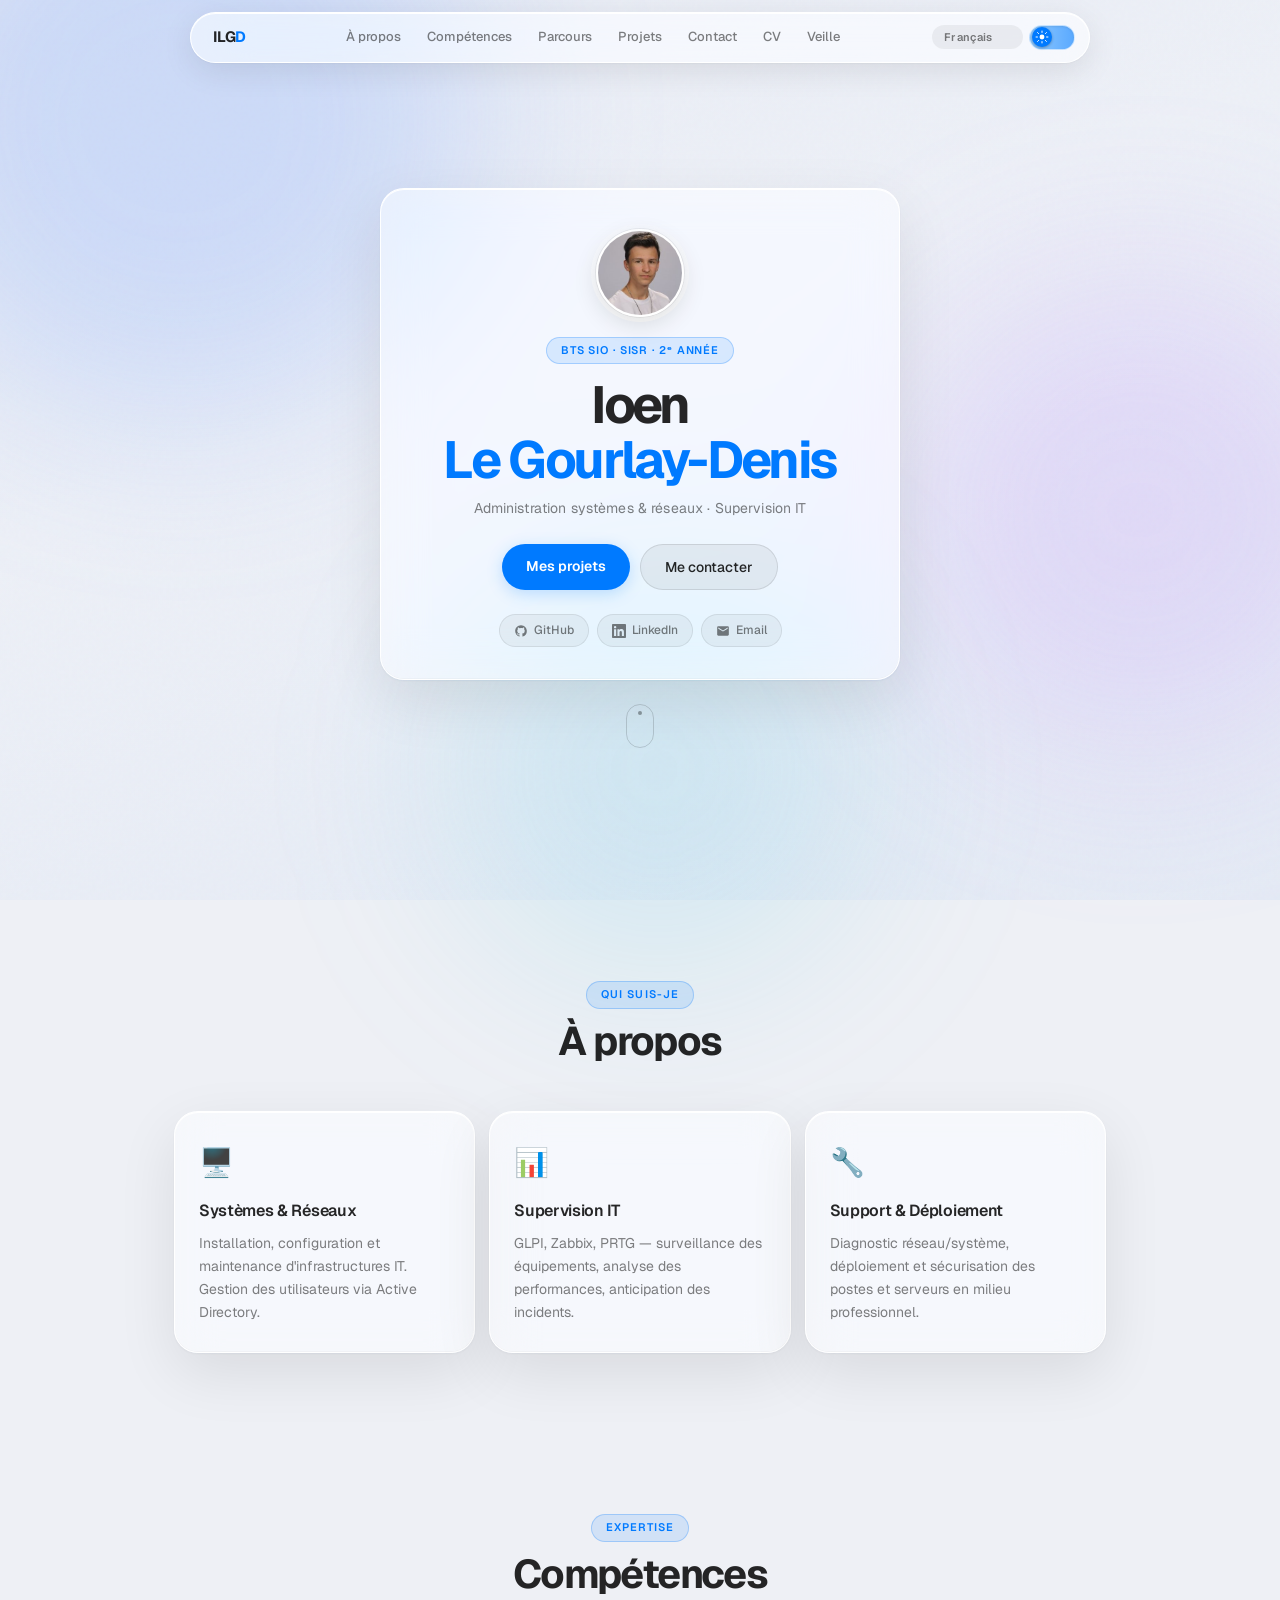
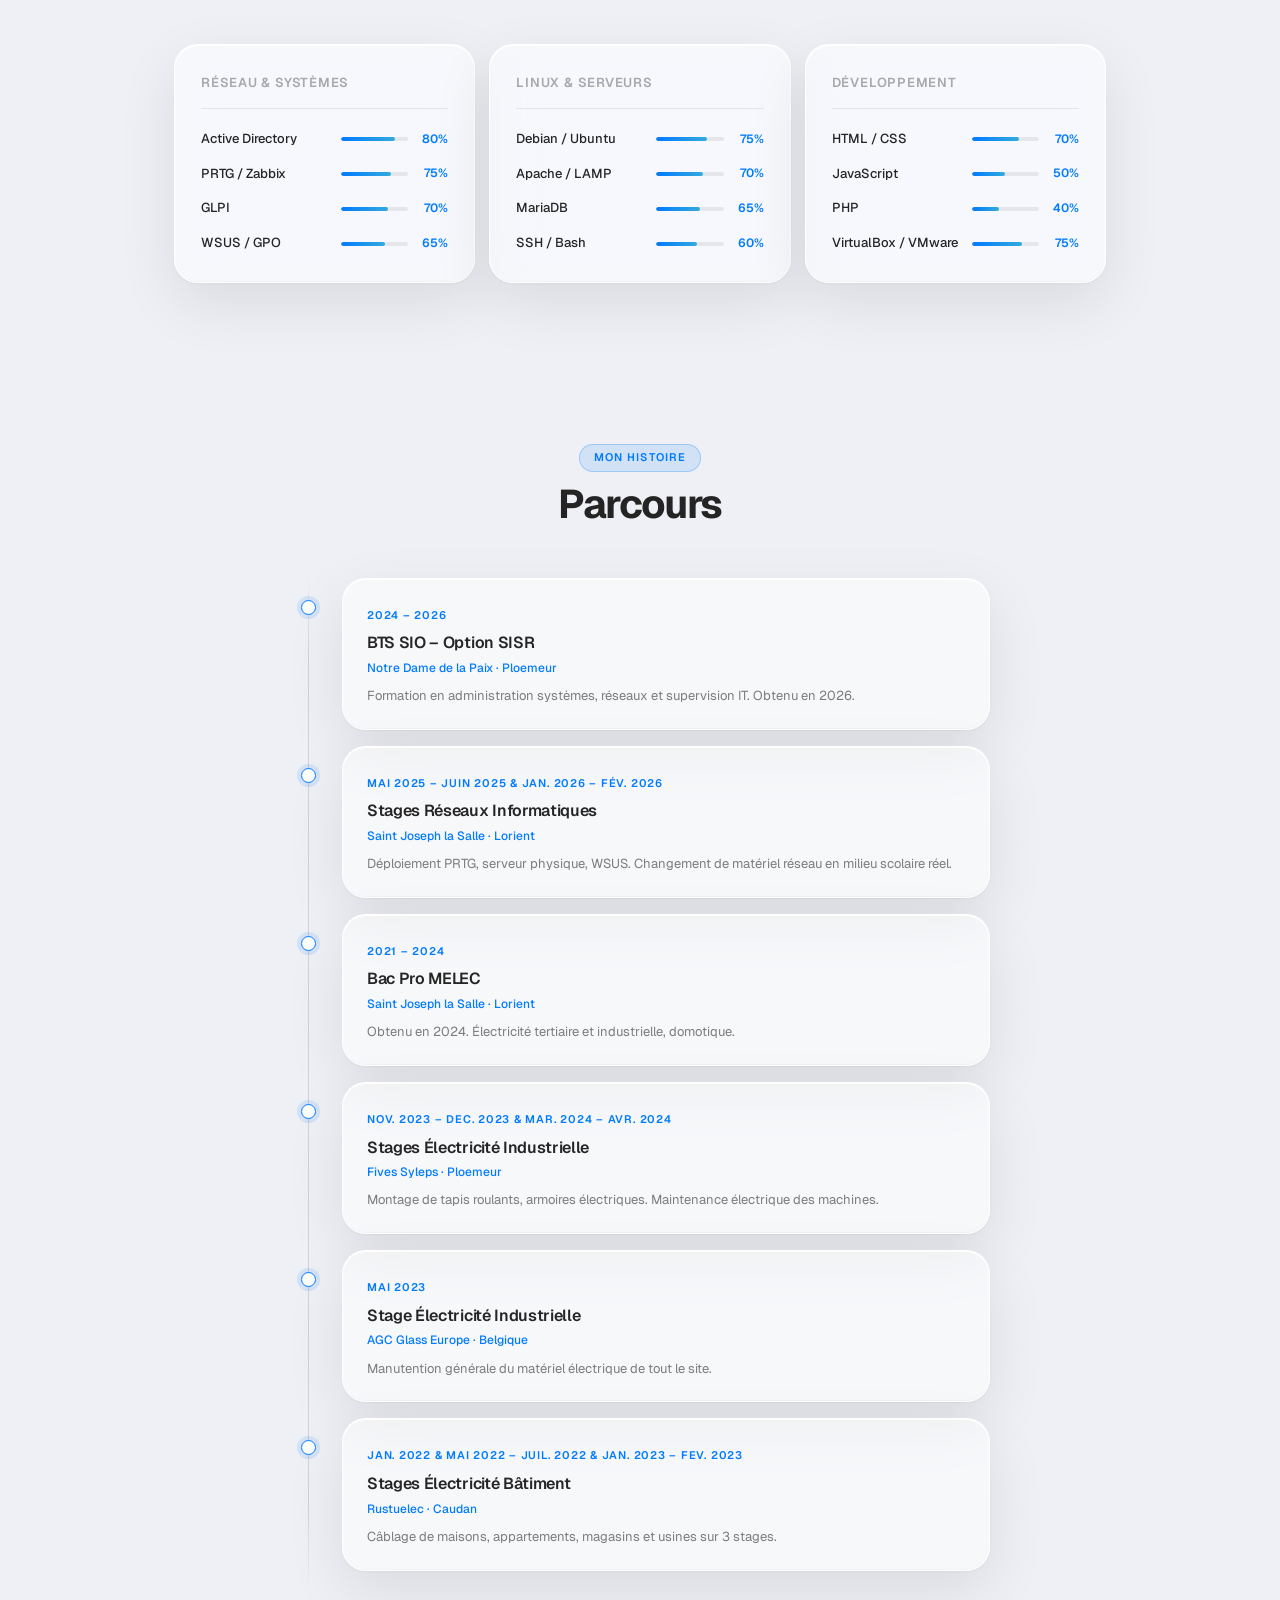
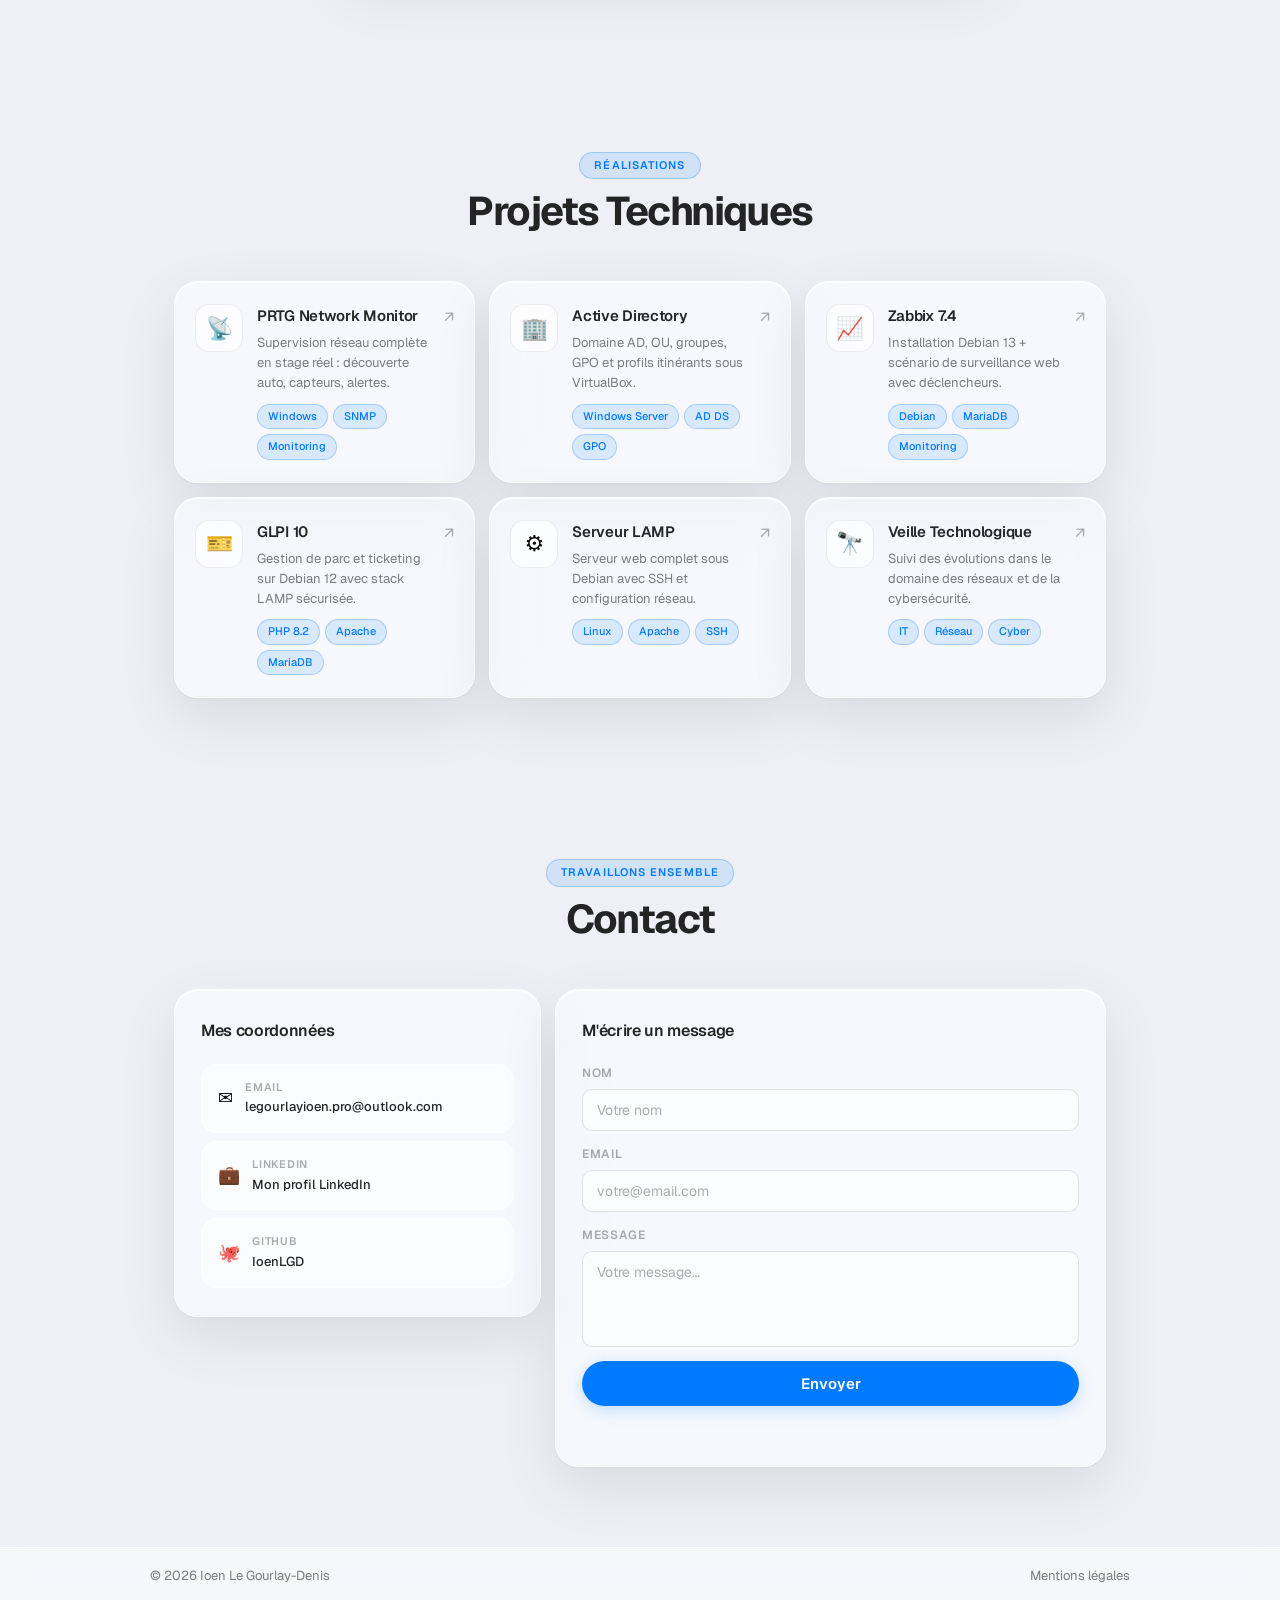
==== commit ddaa37d2: "Add files via upload" ====
--- a/index.html
+++ b/index.html
@@ -31,17 +31,40 @@
       <a href="veilletechnologique.html"   class="nav-a" data-fr="Veille"          data-en="Tech Watch">Veille</a>
     </div>
     <select class="lang-select" id="langSelect" aria-label="Changer la langue">
-      <option value="fr">FR</option>
-      <option value="en">EN</option>
-      <option value="es">ES</option>
-      <option value="de">DE</option>
-      <option value="pt">PT</option>
-      <option value="it">IT</option>
-      <option value="br">BR</option>
-      <option value="sv">SV</option>
-      <option value="nl">NL</option>
-      <option value="pl">PL</option>
+      <option value="fr">Français</option>
+      <option value="en">English</option>
+      <option value="es">Español</option>
+      <option value="de">Deutsch</option>
+      <option value="pt">Português</option>
+      <option value="it">Italiano</option>
+      <option value="br">Brezhoneg</option>
+      <option value="sv">Svenska</option>
+      <option value="nl">Nederlands</option>
+      <option value="pl">Polski</option>
     </select>
+    <label class="theme-toggle" id="themeToggle" aria-label="Basculer le mode sombre">
+      <input type="checkbox" id="themeCheckbox">
+      <span class="theme-track">
+        <span class="theme-thumb">
+          <svg class="icon-sun" viewBox="0 0 24 24" xmlns="http://www.w3.org/2000/svg">
+            <circle cx="12" cy="12" r="4.2" fill="#fff"/>
+            <g stroke="#fff" stroke-width="1.7" stroke-linecap="round">
+              <line x1="12" y1="1.8" x2="12" y2="4.2"/>
+              <line x1="12" y1="19.8" x2="12" y2="22.2"/>
+              <line x1="1.8" y1="12" x2="4.2" y2="12"/>
+              <line x1="19.8" y1="12" x2="22.2" y2="12"/>
+              <line x1="4.4" y1="4.4" x2="6.1" y2="6.1"/>
+              <line x1="17.9" y1="17.9" x2="19.6" y2="19.6"/>
+              <line x1="4.4" y1="19.6" x2="6.1" y2="17.9"/>
+              <line x1="17.9" y1="6.1" x2="19.6" y2="4.4"/>
+            </g>
+          </svg>
+          <svg class="icon-moon" viewBox="0 0 24 24" xmlns="http://www.w3.org/2000/svg">
+            <path d="M20.2 14.9A8.4 8.4 0 1 1 9.6 4.3a6.7 6.7 0 0 0 10.6 10.6z" fill="#000"/>
+          </svg>
+        </span>
+      </span>
+    </label>
     <button class="burger" id="burger" aria-label="Menu"><span></span><span></span></button>
   </div>
 </nav>
--- a/styles.css
+++ b/styles.css
@@ -104,14 +104,40 @@
 }
 .lang-btn:hover{color:var(--text);background:rgba(0,0,0,0.09);}
 .lang-select{
-  font-size:11px;font-weight:600;letter-spacing:0.07em;color:var(--text-2);
-  background:rgba(0,0,0,0.055);padding:5px 10px;border-radius:100px;
+  font-size:11px;font-weight:600;letter-spacing:0.03em;color:var(--text-2);
+  background:rgba(0,0,0,0.055);padding:5px 12px;border-radius:100px;
   border:none;outline:none;cursor:pointer;transition:all 0.2s;flex-shrink:0;
   -webkit-appearance:none;-moz-appearance:none;appearance:none;
-  font-family:inherit;
+  font-family:inherit;max-width:120px;
 }
 .lang-select:hover{color:var(--text);background:rgba(0,0,0,0.09);}
-.lang-select:focus{background:rgba(0,0,0,0.09);}
+.lang-select:focus{background:rgba(0,0,0,0.09);}
+
+/* ── Theme toggle (sun/moon switch) ── */
+.theme-toggle{position:relative;display:inline-flex;align-items:center;cursor:pointer;flex-shrink:0;}
+.theme-toggle input{position:absolute;opacity:0;width:0;height:0;}
+.theme-track{
+  width:46px;height:25px;border-radius:100px;
+  background:linear-gradient(90deg,#8ec9ff,#5aa9ff);
+  border:0.5px solid rgba(255,255,255,0.6);
+  display:flex;align-items:center;
+  transition:background 0.35s ease;
+  box-shadow:inset 0 1px 2px rgba(0,0,0,0.08);
+}
+.theme-thumb{
+  width:20px;height:20px;border-radius:50%;
+  background:var(--blue);
+  display:flex;align-items:center;justify-content:center;
+  transform:translateX(2px);
+  transition:transform 0.32s cubic-bezier(0.34,1.2,0.64,1),background 0.35s ease;
+  box-shadow:0 1px 3px rgba(0,0,0,0.3);
+}
+.theme-thumb svg{width:14px;height:14px;}
+.icon-moon{display:none;}
+.theme-toggle input:checked ~ .theme-track{background:linear-gradient(90deg,#1c2230,#0c0e14);border-color:rgba(255,255,255,0.15);}
+.theme-toggle input:checked ~ .theme-track .theme-thumb{transform:translateX(23px);background:#f2f2f5;}
+.theme-toggle input:checked ~ .theme-track .icon-sun{display:none;}
+.theme-toggle input:checked ~ .theme-track .icon-moon{display:block;}
 .burger{display:none;flex-direction:column;gap:5px;padding:8px;flex-shrink:0;}
 .burger span{display:block;width:20px;height:1.5px;background:var(--text-2);border-radius:2px;transition:all 0.25s;}
 .burger.open span:first-child{transform:rotate(45deg) translate(4.5px,4.5px);}
@@ -489,4 +515,96 @@
   .projects-grid{grid-template-columns:1fr;}
   .hero-actions{flex-direction:column;align-items:stretch;}
   .btn-primary,.btn-ghost{text-align:center;}
-}+}
+
+/* ══════════════════════════════════════════════
+   ── DARK MODE ──
+   Activé via [data-theme="dark"] sur <html>.
+   Ne modifie rien du mode clair par défaut.
+   ══════════════════════════════════════════════ */
+html[data-theme="dark"]{
+  --blue:#0A84FF;
+  --blue-light:rgba(10,132,255,0.16);
+  --blue-border:rgba(10,132,255,0.35);
+  --blue-glow:rgba(10,132,255,0.35);
+  --glass-bg:rgba(28,30,38,0.55);
+  --glass-border:rgba(255,255,255,0.1);
+  --glass-shadow:0 1px 0 rgba(255,255,255,0.06) inset, 0 -0.5px 0 rgba(0,0,0,0.3) inset, 0 20px 60px rgba(0,0,0,0.5), 0 1px 3px rgba(0,0,0,0.4);
+  --text:rgba(255,255,255,0.92);
+  --text-2:rgba(255,255,255,0.62);
+  --text-3:rgba(255,255,255,0.42);
+}
+html[data-theme="dark"] body{background:#08090d;}
+
+/* Background canvas & blobs */
+html[data-theme="dark"] .bg-canvas{
+  background:linear-gradient(160deg,#05060a 0%,#0a0c13 40%,#080911 100%);
+}
+html[data-theme="dark"] .b1{background:rgba(60,110,255,0.28);}
+html[data-theme="dark"] .b2{background:rgba(150,90,255,0.22);}
+html[data-theme="dark"] .b3{background:rgba(40,180,200,0.18);}
+html[data-theme="dark"] .bg-noise{opacity:0.05;}
+
+/* Glass shimmer / highlight */
+html[data-theme="dark"] .glass::before{
+  background:linear-gradient(90deg,transparent 0%,rgba(255,255,255,0.14) 25%,rgba(255,255,255,0.14) 75%,transparent 100%);
+}
+html[data-theme="dark"] .glass::after{
+  background:linear-gradient(110deg,transparent 0%,rgba(255,255,255,0.05) 50%,transparent 100%);
+}
+
+/* Nav */
+html[data-theme="dark"] .nav-pill{
+  background:rgba(24,26,32,0.6);
+  border-color:rgba(255,255,255,0.1);
+  box-shadow:0 1px 0 rgba(255,255,255,0.06) inset,0 8px 32px rgba(0,0,0,0.45),0 1px 2px rgba(0,0,0,0.3);
+}
+html[data-theme="dark"] .nav-a:hover{background:rgba(255,255,255,0.08);}
+html[data-theme="dark"] .nav-a.active{background:rgba(255,255,255,0.1);}
+html[data-theme="dark"] .lang-select{background:rgba(255,255,255,0.08);}
+html[data-theme="dark"] .lang-select:hover,html[data-theme="dark"] .lang-select:focus{background:rgba(255,255,255,0.14);}
+html[data-theme="dark"] .lang-select option{background:#16181e;color:#fff;}
+html[data-theme="dark"] .burger span{background:var(--text-2);}
+html[data-theme="dark"] .mobile-drawer a:hover{background:rgba(255,255,255,0.07);}
+
+/* Hero */
+html[data-theme="dark"] .hero-photo{border-color:rgba(255,255,255,0.15);box-shadow:0 0 0 1px rgba(255,255,255,0.08),0 8px 24px rgba(0,0,0,0.5);}
+html[data-theme="dark"] .hero-photo-ring{background:conic-gradient(from 180deg,rgba(255,255,255,0.3),rgba(255,255,255,0.02),rgba(255,255,255,0.3));}
+html[data-theme="dark"] .btn-ghost{background:rgba(255,255,255,0.08);border-color:rgba(255,255,255,0.14);}
+html[data-theme="dark"] .btn-ghost:hover{background:rgba(255,255,255,0.13);}
+html[data-theme="dark"] .social-pill{background:rgba(255,255,255,0.07);border-color:rgba(255,255,255,0.12);}
+html[data-theme="dark"] .social-pill:hover{background:rgba(255,255,255,0.12);}
+html[data-theme="dark"] .scroll-cue-track{border-color:rgba(255,255,255,0.2);}
+html[data-theme="dark"] .scroll-cue-dot{background:rgba(255,255,255,0.45);}
+
+/* Skills */
+html[data-theme="dark"] .skill-card h3{border-bottom-color:rgba(255,255,255,0.1);}
+html[data-theme="dark"] .bar-track{background:rgba(255,255,255,0.1);}
+html[data-theme="dark"] .tl-dot{background:#1c1e26;}
+html[data-theme="dark"] .tl-line{background:linear-gradient(to bottom,transparent,rgba(255,255,255,0.15) 8%,rgba(255,255,255,0.15) 92%,transparent);}
+
+/* Projects */
+html[data-theme="dark"] .proj-icon{background:rgba(255,255,255,0.08);border-color:rgba(255,255,255,0.12);}
+
+/* Contact */
+html[data-theme="dark"] .cr{background:rgba(255,255,255,0.06);border-color:rgba(255,255,255,0.1);}
+html[data-theme="dark"] .cr:hover{background:rgba(255,255,255,0.1);}
+html[data-theme="dark"] .cform-row input,html[data-theme="dark"] .cform-row textarea{
+  background:rgba(255,255,255,0.06);border-color:rgba(255,255,255,0.14);
+}
+html[data-theme="dark"] .cform-row input:focus,html[data-theme="dark"] .cform-row textarea:focus{
+  background:rgba(255,255,255,0.1);box-shadow:0 0 0 4px rgba(10,132,255,0.16);
+}
+
+/* CV & interest chips */
+html[data-theme="dark"] .cv-block-title{border-bottom-color:rgba(255,255,255,0.1);}
+html[data-theme="dark"] .interest-chip{background:rgba(255,255,255,0.07);border-color:rgba(255,255,255,0.12);}
+
+/* Project detail pages */
+html[data-theme="dark"] .detail-card h2{border-bottom-color:rgba(255,255,255,0.1);}
+html[data-theme="dark"] .detail-card pre{
+  background:rgba(255,255,255,0.05);border-color:rgba(255,255,255,0.12);color:rgba(255,255,255,0.8);
+}
+
+/* Footer */
+html[data-theme="dark"] .site-footer{background:rgba(18,19,24,0.55);border-top-color:rgba(255,255,255,0.1);}
